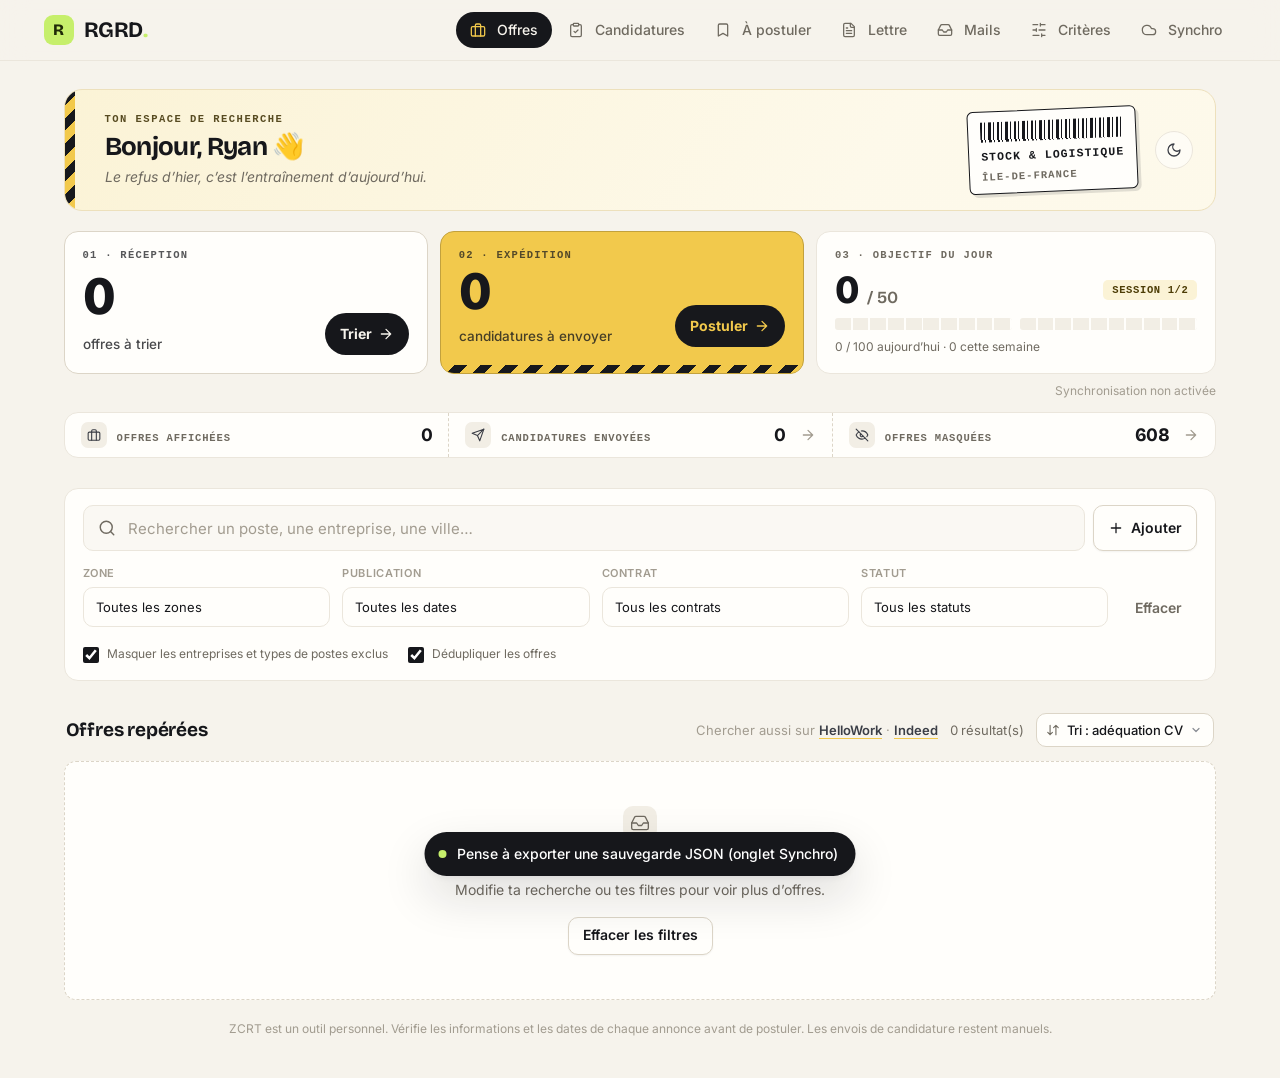
==== index.html @ 9b46cd70 "Refonte visuelle « esprit entrepôt » : bannière, poste de travail, candidatures, mobile - Bannière :" ====
<!doctype html>
<html lang="fr">
<head>
<meta charset="utf-8"><meta name="viewport" content="width=device-width,initial-scale=1">
<title>ZCRT — Recherche d'emploi</title>
<link rel="manifest" href="manifest.webmanifest">
<meta name="theme-color" content="#15161b">
<link rel="icon" type="image/png" href="icons/favicon-64.png">
<link rel="apple-touch-icon" href="icons/apple-touch-icon.png">
<meta name="apple-mobile-web-app-capable" content="yes">
<meta name="mobile-web-app-capable" content="yes">
<meta name="apple-mobile-web-app-status-bar-style" content="black">
<meta name="apple-mobile-web-app-title" content="ZCRT">
<link rel="preconnect" href="https://fonts.googleapis.com"><link rel="preconnect" href="https://fonts.gstatic.com" crossorigin>
<link href="https://fonts.googleapis.com/css2?family=Bricolage+Grotesque:opsz,wght@12..96,500;12..96,700;12..96,800&family=Inter:wght@400;500;600;700&display=swap" rel="stylesheet">
<link rel="stylesheet" href="theme.css">
<script src="profiles.js"></script>
<script>
// Mode nuit appliqué avant l'affichage (pas de flash blanc) : choix enregistré
// sur cet appareil, sinon réglage clair/sombre du système.
(function () {
  var theme = '';
  try { theme = localStorage.getItem('zcrt_theme') || ''; } catch (e) {}
  if (!theme) theme = window.matchMedia && matchMedia('(prefers-color-scheme: dark)').matches ? 'dark' : 'light';
  document.documentElement.setAttribute('data-theme', theme);
  // Écran tactile (iPhone, iPad…) : réglages d'affichage propres au doigt (theme.css, .touch).
  if (navigator.maxTouchPoints > 0 || (window.matchMedia && matchMedia('(pointer: coarse)').matches)) {
    document.documentElement.classList.add('touch');
  }
})();
</script></head><body>
<svg xmlns="http://www.w3.org/2000/svg" style="display:none" aria-hidden="true">
<symbol id="i-briefcase" viewBox="0 0 24 24"><rect width="20" height="14" x="2" y="7" rx="2"/><path d="M16 21V5a2 2 0 0 0-2-2h-4a2 2 0 0 0-2 2v16"/></symbol>
<symbol id="i-clipboard" viewBox="0 0 24 24"><rect width="8" height="4" x="8" y="2" rx="1"/><path d="M16 4h2a2 2 0 0 1 2 2v14a2 2 0 0 1-2 2H6a2 2 0 0 1-2-2V6a2 2 0 0 1 2-2h2"/><path d="m9 14 2 2 4-4"/></symbol>
<symbol id="i-sliders" viewBox="0 0 24 24"><path d="M21 4h-7M10 4H3M21 12h-9M8 12H3M21 20h-5M12 20H3M14 2v4M8 10v4M16 18v4"/></symbol>
<symbol id="i-cloud" viewBox="0 0 24 24"><path d="M17.5 19H9a7 7 0 1 1 6.71-9h1.79a4.5 4.5 0 1 1 0 9Z"/></symbol>
<symbol id="i-search" viewBox="0 0 24 24"><circle cx="11" cy="11" r="8"/><path d="m21 21-4.3-4.3"/></symbol>
<symbol id="i-filter" viewBox="0 0 24 24"><path d="M3 6h18M7 12h10M10 18h4"/></symbol>
<symbol id="i-pin" viewBox="0 0 24 24"><path d="M20 10c0 6-8 12-8 12s-8-6-8-12a8 8 0 0 1 16 0Z"/><circle cx="12" cy="10" r="3"/></symbol>
<symbol id="i-clock" viewBox="0 0 24 24"><circle cx="12" cy="12" r="10"/><path d="M12 6v6l4 2"/></symbol>
<symbol id="i-route" viewBox="0 0 24 24"><circle cx="6" cy="19" r="3"/><path d="M9 19h8.5a3.5 3.5 0 0 0 0-7h-11a3.5 3.5 0 0 1 0-7H15"/><circle cx="18" cy="5" r="3"/></symbol>
<symbol id="i-zap" viewBox="0 0 24 24"><path d="M13 2 3 14h9l-1 8 10-12h-9l1-8z"/></symbol>
<symbol id="i-send" viewBox="0 0 24 24"><path d="m22 2-7 20-4-9-9-4Z"/><path d="M22 2 11 13"/></symbol>
<symbol id="i-target" viewBox="0 0 24 24"><circle cx="12" cy="12" r="10"/><circle cx="12" cy="12" r="6"/><circle cx="12" cy="12" r="2"/></symbol>
<symbol id="i-eyeoff" viewBox="0 0 24 24"><path d="M9.88 9.88a3 3 0 1 0 4.24 4.24"/><path d="M10.73 5.08A10.43 10.43 0 0 1 12 5c7 0 10 7 10 7a13.16 13.16 0 0 1-1.67 2.68"/><path d="M6.61 6.61A13.53 13.53 0 0 0 2 12s3 7 10 7a9.74 9.74 0 0 0 5.39-1.61"/><path d="M2 2l20 20"/></symbol>
<symbol id="i-inbox" viewBox="0 0 24 24"><path d="M22 12h-6l-2 3h-4l-2-3H2"/><path d="M5.45 5.11 2 12v6a2 2 0 0 0 2 2h16a2 2 0 0 0 2-2v-6l-3.45-6.89A2 2 0 0 0 16.76 4H7.24a2 2 0 0 0-1.79 1.11z"/></symbol>
<symbol id="i-moon" viewBox="0 0 24 24"><path d="M12 3a6 6 0 0 0 9 9 9 9 0 1 1-9-9Z"/></symbol>
<symbol id="i-sun" viewBox="0 0 24 24"><circle cx="12" cy="12" r="4"/><path d="M12 2v2M12 20v2M4.93 4.93l1.41 1.41M17.66 17.66l1.41 1.41M2 12h2M20 12h2M6.34 17.66l-1.41 1.41M19.07 4.93l-1.41 1.41"/></symbol>
<symbol id="i-package" viewBox="0 0 24 24"><path d="m7.5 4.27 9 5.15"/><path d="M21 8a2 2 0 0 0-1-1.73l-7-4a2 2 0 0 0-2 0l-7 4A2 2 0 0 0 3 8v8a2 2 0 0 0 1 1.73l7 4a2 2 0 0 0 2 0l7-4A2 2 0 0 0 21 16Z"/><path d="m3.3 7 8.7 5 8.7-5M12 22V12"/></symbol>
<symbol id="i-cart" viewBox="0 0 24 24"><circle cx="8" cy="21" r="1"/><circle cx="19" cy="21" r="1"/><path d="M2.05 2.05h2l2.66 12.42a2 2 0 0 0 2 1.58h9.78a2 2 0 0 0 1.95-1.57l1.65-7.43H5.12"/></symbol>
<symbol id="i-cup" viewBox="0 0 24 24"><path d="M17 8h1a4 4 0 0 1 0 8h-1"/><path d="M3 8h14v9a4 4 0 0 1-4 4H7a4 4 0 0 1-4-4z"/><path d="M6 2v2M10 2v2M14 2v2"/></symbol>
<symbol id="i-tag" viewBox="0 0 24 24"><path d="M12.59 2.59A2 2 0 0 0 11.17 2H4a2 2 0 0 0-2 2v7.17a2 2 0 0 0 .59 1.42l8.7 8.7a2.43 2.43 0 0 0 3.42 0l6.58-6.58a2.43 2.43 0 0 0 0-3.42z"/><circle cx="7.5" cy="7.5" r="1.2"/></symbol>
<symbol id="i-x" viewBox="0 0 24 24"><path d="M18 6 6 18M6 6l12 12"/></symbol>
<symbol id="i-trash" viewBox="0 0 24 24"><path d="M3 6h18M8 6V4a2 2 0 0 1 2-2h4a2 2 0 0 1 2 2v2M19 6l-1 14a2 2 0 0 1-2 2H8a2 2 0 0 1-2-2L5 6M10 11v6M14 11v6"/></symbol>
<symbol id="i-arrow" viewBox="0 0 24 24"><path d="M5 12h14M12 5l7 7-7 7"/></symbol>
<symbol id="i-back" viewBox="0 0 24 24"><path d="m12 19-7-7 7-7M19 12H5"/></symbol>
<symbol id="i-plus" viewBox="0 0 24 24"><path d="M5 12h14M12 5v14"/></symbol>
<symbol id="i-columns" viewBox="0 0 24 24"><rect width="18" height="18" x="3" y="3" rx="2"/><path d="M9 3v18M15 3v18"/></symbol>
<symbol id="i-rows" viewBox="0 0 24 24"><rect width="18" height="18" x="3" y="3" rx="2"/><path d="M3 9h18M3 15h18"/></symbol>
<symbol id="i-external" viewBox="0 0 24 24"><path d="M15 3h6v6M10 14 21 3M18 13v6a2 2 0 0 1-2 2H5a2 2 0 0 1-2-2V8a2 2 0 0 1 2-2h6"/></symbol>
<symbol id="i-check" viewBox="0 0 24 24"><path d="M20 6 9 17l-5-5"/></symbol>
<symbol id="i-calendar" viewBox="0 0 24 24"><rect width="18" height="18" x="3" y="4" rx="2"/><path d="M16 2v4M8 2v4M3 10h18"/></symbol>
<symbol id="i-bell" viewBox="0 0 24 24"><path d="M6 8a6 6 0 0 1 12 0c0 7 3 9 3 9H3s3-2 3-9"/><path d="M10.3 21a1.94 1.94 0 0 0 3.4 0"/></symbol>
<symbol id="i-bookmark" viewBox="0 0 24 24"><path d="m19 21-7-4-7 4V5a2 2 0 0 1 2-2h10a2 2 0 0 1 2 2v16z"/></symbol>
<symbol id="i-dot" viewBox="0 0 24 24"><circle cx="12" cy="12" r="9"/><circle cx="12" cy="12" r="2.5"/></symbol>
<symbol id="i-xcircle" viewBox="0 0 24 24"><circle cx="12" cy="12" r="10"/><path d="m15 9-6 6M9 9l6 6"/></symbol>
<symbol id="i-download" viewBox="0 0 24 24"><path d="M21 15v4a2 2 0 0 1-2 2H5a2 2 0 0 1-2-2v-4M7 10l5 5 5-5M12 15V3"/></symbol>
<symbol id="i-upload" viewBox="0 0 24 24"><path d="M21 15v4a2 2 0 0 1-2 2H5a2 2 0 0 1-2-2v-4M17 8l-5-5-5 5M12 3v12"/></symbol>
<symbol id="i-refresh" viewBox="0 0 24 24"><path d="M21 12a9 9 0 0 0-9-9 9.75 9.75 0 0 0-6.74 2.74L3 8"/><path d="M3 3v5h5M3 12a9 9 0 0 0 9 9 9.75 9.75 0 0 0 6.74-2.74L21 16"/><path d="M16 16h5v5"/></symbol>
<symbol id="i-file" viewBox="0 0 24 24"><path d="M15 2H6a2 2 0 0 0-2 2v16a2 2 0 0 0 2 2h12a2 2 0 0 0 2-2V7Z"/><path d="M14 2v4a2 2 0 0 0 2 2h4M16 13H8M16 17H8M10 9H8"/></symbol>
<symbol id="i-user" viewBox="0 0 24 24"><path d="M19 21v-2a4 4 0 0 0-4-4H9a4 4 0 0 0-4 4v2"/><circle cx="12" cy="7" r="4"/></symbol>
<symbol id="i-sort" viewBox="0 0 24 24"><path d="m3 16 4 4 4-4M7 20V4M21 8l-4-4-4 4M17 4v16"/></symbol>
</svg>
<div class="app">
<aside class="side">
  <div class="brand" data-brand></div>
  <nav class="nav" aria-label="Navigation principale">
    <button class="active" data-tab="dashboard"><svg class="ic" aria-hidden="true"><use href="#i-briefcase"/></svg><span>Offres</span></button>
    <button data-tab="applications"><svg class="ic" aria-hidden="true"><use href="#i-clipboard"/></svg><span class="hide-sm">Candidatures</span><span class="show-sm">Suivi</span><b class="nav-count" data-nav-count="applications" hidden></b></button>
    <button data-tab="queue"><svg class="ic" aria-hidden="true"><use href="#i-bookmark"/></svg><span>À postuler</span><b class="nav-count" data-nav-count="queue" hidden></b></button>
    <button data-tab="lettre"><svg class="ic" aria-hidden="true"><use href="#i-file"/></svg><span>Lettre</span></button>
    <button data-tab="mails"><svg class="ic" aria-hidden="true"><use href="#i-inbox"/></svg><span>Mails</span><b class="nav-count" data-nav-count="mails" hidden></b></button>
    <button data-tab="profile"><svg class="ic" aria-hidden="true"><use href="#i-sliders"/></svg><span>Critères</span></button>
    <button data-tab="export"><svg class="ic" aria-hidden="true"><use href="#i-cloud"/></svg><span>Synchro</span></button>
  </nav>
  <div class="side-note">Version 1.2 · Collecte automatique toutes les 6 h</div>
</aside>
<main class="main">
<header class="top">
  <div class="top-brand" data-brand></div>
  <div class="top-text"><div class="eyebrow">Ton espace de recherche</div><h1 id="pageTitle">Bonjour, prêt à avancer ?</h1><div class="motto" id="motto">Les bonnes offres, au même endroit.</div></div>
  <div class="hero-art" aria-hidden="true"><span class="hl-bars"></span><b id="heroTag"></b><span>Île-de-France</span></div>
  <div class="top-actions"><button class="ghost icon-btn theme-toggle" id="themeToggle" type="button" aria-label="Basculer le mode nuit" title="Mode nuit / jour">🌙</button></div>
</header>

<section id="dashboard" class="section active">
  <div class="pilot-bar">
    <button id="triageBtn" class="action-btn tile"><span class="tile-tag">01 · Réception</span><span class="count" id="triageCount">0</span><span class="tile-name">offres à trier</span><span class="tile-go">Trier <svg class="ic" aria-hidden="true"><use href="#i-arrow"/></svg></span></button>
    <button id="queueBtn" class="ok action-btn tile"><span class="tile-tag">02 · Expédition</span><span class="count" id="queueCount">0</span><span class="tile-name">candidatures à envoyer</span><span class="tile-go">Postuler <svg class="ic" aria-hidden="true"><use href="#i-arrow"/></svg></span></button>
    <div class="goal" id="goalBox"><div class="goal-top"><span class="goal-label">03 · Objectif du jour</span><span class="goal-check"><svg class="ic" aria-hidden="true"><use href="#i-check"/></svg></span></div><div class="goal-main"><b id="goalToday">0</b><span class="goal-of">/ <span id="goalTarget">50</span></span><span class="goal-session" id="goalSession">Session 1/2</span></div><div class="goal-bars"><div class="goal-bar" title="Session 1"><i id="goalFill"></i></div><div class="goal-bar" title="Session 2"><i id="goalFill2"></i></div></div><div class="goal-text"><span id="goalDay">0 / 100</span> aujourd’hui · <span id="goalWeek">0</span> cette semaine</div></div>
    <span class="sync-state" id="syncState"></span>
  </div>

  <div class="stats">
    <div class="stat"><span class="stat-ic"><svg class="ic" aria-hidden="true"><use href="#i-briefcase"/></svg></span><div><label><span class="hide-sm">Offres </span>affichées</label><strong id="statOffers">0</strong></div></div>
    <div class="stat"><span class="stat-ic"><svg class="ic" aria-hidden="true"><use href="#i-dot"/></svg></span><div><label>À examiner</label><strong id="statNew">0</strong></div></div>
    <div class="stat clickable" id="statSentCard" role="button" tabindex="0" title="Voir mes candidatures"><span class="stat-ic"><svg class="ic" aria-hidden="true"><use href="#i-send"/></svg></span><div><label><span class="hide-sm">Candidatures </span>envoyées</label><strong id="statSent">0</strong></div><svg class="ic stat-go" aria-hidden="true"><use href="#i-arrow"/></svg></div>
    <div class="stat clickable" id="statExcludedCard" role="button" tabindex="0" title="Voir les offres masquées"><span class="stat-ic"><svg class="ic" aria-hidden="true"><use href="#i-eyeoff"/></svg></span><div><label><span class="hide-sm">Offres </span>masquées</label><strong id="statExcluded">0</strong></div><svg class="ic stat-go" aria-hidden="true"><use href="#i-arrow"/></svg></div>
  </div>

  <div class="category-tabs" id="categoryTabs" role="tablist" aria-label="Métiers"></div>

  <div class="panel search-panel" id="searchPanel">
    <div class="search-row">
      <label class="search-box"><svg class="ic" aria-hidden="true"><use href="#i-search"/></svg><input id="q" type="search" placeholder="Rechercher un poste, une entreprise, une ville…" aria-label="Rechercher dans les offres"></label>
      <button class="secondary filters-toggle" id="filtersToggle" type="button" aria-expanded="false" aria-controls="filtersBox"><svg class="ic" aria-hidden="true"><use href="#i-filter"/></svg><span>Filtres</span><b class="ft-count" id="filtersCount" hidden></b></button>
      <button class="secondary" id="addOfferBtn" type="button" title="Ajouter une offre à la main"><svg class="ic" aria-hidden="true"><use href="#i-plus"/></svg><span class="hide-sm">Ajouter</span></button>
    </div>
    <div class="filters" id="filtersBox">
      <div class="field"><label for="zone">Zone</label><select id="zone"><option value="all">Toutes les zones</option><option value="75">Paris (75)</option><option value="paris10">Paris 10e et autour</option><option value="93">Seine-Saint-Denis (93)</option><option value="92">Hauts-de-Seine (92)</option><option value="94">Val-de-Marne (94)</option><option value="gc">Grande couronne (77·78·91·95)</option><option value="IDF">Toute l'Île-de-France</option></select></div>
      <div class="field"><label for="freshness">Publication</label><select id="freshness"><option value="all">Toutes les dates</option><option value="1">24 dernières heures</option><option value="7">7 derniers jours</option><option value="30">30 derniers jours</option></select></div>
      <div class="field"><label for="contract">Contrat</label><select id="contract"><option value="all">Tous les contrats</option><option>CDI</option><option>CDD</option><option>Intérim</option><option>À vérifier</option></select></div>
      <div class="field"><label for="status">Statut</label><select id="status"><option value="all">Tous les statuts</option><option value="À examiner">À examiner</option><option value="À postuler">À postuler</option><option value="Candidature envoyée">Candidature envoyée</option><option value="Entretien">Entretien</option><option value="Refus">Refus</option><option value="À relancer">À relancer</option><option value="Ignorée">Ignorée</option></select></div>
      <button id="resetFilters" class="ghost" type="button">Effacer</button>
      <div class="checks"><label><input type="checkbox" id="hideExcluded" checked> Masquer les entreprises et types de postes exclus</label><label><input type="checkbox" id="hideDuplicates" checked> Dédupliquer les offres</label></div>
    </div>
    <div class="active-filters" id="activeFilters" hidden></div>
  </div>

  <div class="results">
    <div class="results-head">
      <h2><span id="listTitle">Offres repérées</span> <button class="ghost small-btn" id="exitHidden" hidden>← Revenir aux offres</button></h2>
      <div class="results-tools"><span class="more-search">Chercher aussi sur <a href="#" onclick="return searchElsewhere('hellowork')">HelloWork</a> · <a href="#" onclick="return searchElsewhere('indeed')">Indeed</a></span><span class="result-count" id="resultCount">0 résultat</span><label class="sort"><svg class="ic" aria-hidden="true"><use href="#i-sort"/></svg><select id="sortMode" aria-label="Tri"><option value="score">Tri : adéquation CV</option><option value="date">Tri : date</option><option value="trajet">Tri : trajet</option></select></label></div>
    </div>
    <div class="jobs" id="jobs" aria-live="polite"></div>
  </div>
</section>

<section id="applications" class="section">
  <div class="apps-toolbar">
    <div class="segmented" id="appsFilters" role="group" aria-label="Filtrer par statut"></div>
    <div class="apps-actions">
      <div class="view-switch" role="group" aria-label="Affichage"><button class="ghost" data-apps-view="table" title="Tableau"><svg class="ic" aria-hidden="true"><use href="#i-rows"/></svg><span>Liste</span></button><button class="ghost" data-apps-view="kanban" title="Kanban"><svg class="ic" aria-hidden="true"><use href="#i-columns"/></svg><span>Kanban</span></button></div>
      <button class="secondary" id="exportCsv"><svg class="ic" aria-hidden="true"><use href="#i-download"/></svg><span class="hide-sm">Exporter CSV</span></button>
    </div>
  </div>
  <div class="table-wrap" id="appsTable"><table><thead><tr><th>Poste</th><th>Statut</th><th>Candidature</th><th><span class="sr-only">Actions</span></th></tr></thead><tbody id="applicationRows"></tbody></table></div>
  <div class="kanban" id="appsKanban" hidden></div>
</section>

<section id="queue" class="section">
  <div class="segmented queue-filters" id="queueFilters" role="group" aria-label="Filtrer par métier" hidden></div>
  <div class="apps-toolbar">
    <p class="muted" id="queueSummary"></p>
    <div class="apps-actions"><label class="sort"><svg class="ic" aria-hidden="true"><use href="#i-sort"/></svg><select id="queueSort" aria-label="Tri des offres à postuler"><option value="score">Tri : adéquation CV</option><option value="date">Tri : date</option></select></label><button class="ok" id="queueStart"><svg class="ic" aria-hidden="true"><use href="#i-send"/></svg><span>Lancer la file</span></button></div>
  </div>
  <div class="table-wrap"><table><thead><tr><th>Poste</th><th>Publiée</th><th>Statut</th><th><span class="sr-only">Actions</span></th></tr></thead><tbody id="queueRows"></tbody></table></div>
</section>

<section id="lettre" class="section">
<div class="lm-grid">
  <div class="panel lm-input">
    <div class="panel-head"><div><h2>Générateur de lettre</h2><p class="panel-sub">Colle le texte de l’annonce et coche le CV que tu envoies : la lettre se compose toute seule, selon ce que demande l’annonce.</p></div></div>
    <div class="field"><label for="lmText">Texte de l’annonce</label><textarea id="lmText" rows="10" placeholder="Copie ici l’annonce : titre, entreprise, missions, profil recherché…"></textarea></div>
    <div class="field"><label>CV joint</label><div class="lm-cvs" id="lmCvs" role="radiogroup" aria-label="CV joint"></div><p class="lm-file">Fichier : <b id="lmCvFile">—</b></p></div>
    <div class="lm-fields">
      <div class="field"><label for="lmTitle">Poste</label><input id="lmTitle" placeholder="Deviné dans l’annonce"></div>
      <div class="field"><label for="lmCompany">Entreprise</label><input id="lmCompany" placeholder="Facultatif"></div>
      <div class="field"><label for="lmContract">Contrat</label><select id="lmContract"><option>À vérifier</option><option>CDI</option><option>CDD</option><option>Intérim</option></select></div>
    </div>
    <button class="ghost" id="lmClear" type="button"><svg class="ic" aria-hidden="true"><use href="#i-x"/></svg>Vider</button>
  </div>
  <div class="panel lm-result empty" id="lmResult">
    <div class="panel-head"><div><h2>Ta lettre</h2><p class="panel-sub">Modifiable avant de la copier.</p></div></div>
    <textarea id="lmOut" rows="22" aria-label="Lettre de motivation" placeholder="La lettre apparaît ici dès que tu colles une annonce."></textarea>
    <div class="lm-actions">
      <button id="lmCopy" type="button"><svg class="ic" aria-hidden="true"><use href="#i-check"/></svg>Copier la lettre</button>
      <button class="secondary" id="lmAgain" type="button"><svg class="ic" aria-hidden="true"><use href="#i-refresh"/></svg>Autre version</button>
      <button class="secondary" id="lmPrint" type="button"><svg class="ic" aria-hidden="true"><use href="#i-download"/></svg>Imprimer / PDF</button>
    </div>
  </div>
</div>
</section>
<section id="mails" class="section">
  <div class="apps-toolbar">
    <div class="segmented" id="mailFilters" role="group" aria-label="Filtrer par type"></div>
    <p class="muted small" id="mailSummary"></p>
  </div>
  <div class="table-wrap"><table><thead><tr><th>Mail</th><th>Type</th><th>Reçu</th><th><span class="sr-only">Actions</span></th></tr></thead><tbody id="mailRows"></tbody></table></div>
</section>

<section id="profile" class="section">
<div class="panel"><div class="panel-head"><div><h2>Critères de recherche</h2><p class="panel-sub">Métiers suivis, entreprises écartées et zones prioritaires.</p></div><span class="pill green"><svg class="ic" aria-hidden="true"><use href="#i-check"/></svg>Enregistrés sur cet appareil</span></div><div class="two"><div class="field"><label for="keywords">Métiers et mots-clés (séparés par des virgules)</label><textarea id="keywords" rows="4">gestionnaire de stock, stockiste, magasinier, assistant logistique, préparateur de commandes, approvisionnement
Employé libre-service, mise en rayon, rayoniste, employé de rayon, réassortisseur, vendeur grande surface
Vendeur boutique, vendeur prêt-à-porter, conseiller de vente Paris</textarea></div><div class="field"><label for="excluded">Entreprises à exclure (séparées par des virgules)</label><textarea id="excluded" rows="4" placeholder="Entreprise déjà contactée, entreprise déjà traitée…"></textarea><p class="hint">Les exclusions sont appliquées aux offres affichées.</p></div><div class="field" hidden><label for="priority">Zone prioritaire</label><select id="priority"><option>Paris 10e et alentours → Paris → Bondy/93 → Île-de-France</option><option>Paris → Bondy/93 → Île-de-France</option><option>Bondy/93 → Paris → Île-de-France</option></select></div><div class="field"><label>Fréquence de collecte</label><input value="Toutes les 6 heures" disabled><p class="hint">La collecte automatique sur GitHub tourne déjà à ce rythme.</p></div></div><div class="panel-foot"><button id="saveProfile">Enregistrer les critères</button></div></div>
<div class="panel"><div class="panel-head"><div><h2>Types de postes à masquer</h2><p class="panel-sub">Entre parenthèses : nombre d’offres concernées aujourd’hui. Les offres que tu suis restent toujours visibles.</p></div></div><div class="job-types" id="jobTypes"></div><div class="field" style="margin-top:16px"><label for="excludedWords">Autres mots à exclure du titre (séparés par des virgules)</label><input id="excludedWords" placeholder="Ex. nettoyage, inventaire de nuit, alternance"></div><div class="panel-foot"><button id="saveJobTypes">Enregistrer les types masqués</button></div></div>
<div class="panel"><div class="panel-head"><div><h2>Mes infos</h2><p class="panel-sub">Copiables en un clic dans la fenêtre Préparer.</p></div></div><div class="info-grid"><div class="field"><label for="info_prenom">Prénom</label><input id="info_prenom" autocomplete="given-name"></div><div class="field"><label for="info_nom">Nom</label><input id="info_nom" autocomplete="family-name"></div><div class="field"><label for="info_telephone">Téléphone</label><input id="info_telephone" type="tel" autocomplete="tel"></div><div class="field"><label for="info_email">E-mail</label><input id="info_email" type="email" autocomplete="email"></div><div class="field"><label for="info_adresse">Adresse / ville</label><input id="info_adresse" autocomplete="address-level2"></div><div class="field"><label for="info_disponibilite">Disponibilité</label><input id="info_disponibilite" placeholder="immédiatement"></div><div class="field"><label for="info_permis">Permis / CACES</label><input id="info_permis" placeholder="Permis B, CACES 1-3-5…"></div><div class="field"><label for="info_accroche">Phrase d’accroche (facultative)</label><input id="info_accroche" placeholder="Ajoutée dans la lettre si remplie"></div><div class="field"><label for="goalInput">Objectif par session (2 sessions par jour)</label><input id="goalInput" type="number" min="1" max="200" value="50"></div></div></div>
<div class="panel"><div class="panel-head"><div><h2>Modèles de lettre de motivation</h2><p class="panel-sub">Variables : <code>{poste}</code> <code>{entreprise}</code> <code>{ville}</code> <code>{prenom}</code> <code>{nom}</code> <code>{telephone}</code> <code>{email}</code> <code>{adresse}</code> <code>{disponibilite}</code> <code>{permis}</code> <code>{accroche}</code></p></div></div><div class="tpl-grid" id="tplGrid"></div><div class="panel-foot"><button id="saveTemplates">Enregistrer les modèles et mes infos</button></div></div></section>

<section id="export" class="section">
<div class="panel"><div class="panel-head"><div><h2>Synchronisation téléphone / PC</h2><p class="panel-sub">Statuts, notes, candidatures, critères, modèles et infos sont enregistrés dans un gist GitHub <b>secret</b> de ton compte, puis récupérés sur chaque appareil. Un gist secret n’est pas listé publiquement mais reste lisible par quiconque obtient son lien.</p></div><span class="sync-state sync-pill" id="syncState2"></span></div><ol class="steps"><li>Crée un jeton classique sur GitHub : <a href="https://github.com/settings/tokens/new?scopes=gist&description=ZCRT%20synchro" target="_blank" rel="noopener">Settings → Developer settings → Tokens (classic) ↗</a></li><li>Coche uniquement la case <b>gist</b>.</li><li>Colle-le ici sur chacun de tes appareils. Il reste enregistré dans ce navigateur uniquement.</li></ol><div class="field" style="max-width:520px"><label for="syncTokenInput">Jeton GitHub</label><input id="syncTokenInput" type="password" autocomplete="off" placeholder="ghp_…"></div><div class="panel-foot"><button id="syncEnable">Activer sur cet appareil</button> <button class="secondary" id="syncNowBtn"><svg class="ic" aria-hidden="true"><use href="#i-refresh"/></svg>Synchroniser maintenant</button> <button class="ghost" id="syncDisable">Désactiver sur cet appareil</button></div></div>
<div class="panel"><div class="panel-head"><div><h2>Sauvegarde</h2><p class="panel-sub">Télécharge une copie de tes statuts, notes et candidatures, ou restaure une sauvegarde.</p></div></div><div class="panel-foot"><button id="downloadData" class="secondary"><svg class="ic" aria-hidden="true"><use href="#i-download"/></svg>Télécharger une sauvegarde JSON</button> <button id="importData" class="secondary"><svg class="ic" aria-hidden="true"><use href="#i-upload"/></svg>Importer une sauvegarde JSON</button><input type="file" id="importFile" accept="application/json" hidden></div></div>
<div class="panel"><div class="panel-head"><div><h2>Collecte & sources</h2><p class="panel-sub">La collecte tourne sur GitHub, même lorsque ce navigateur est fermé.</p></div><span class="pill blue">GitHub Actions</span></div><div class="info-cards"><div class="info-card"><h3><svg class="ic" aria-hidden="true"><use href="#i-clock"/></svg>Cadence</h3><p>Toutes les 6 heures (00 h 07, 06 h 07, 12 h 07 et 18 h 07 UTC, soit 1 à 2 h de plus à Paris).</p></div><div class="info-card"><h3><svg class="ic" aria-hidden="true"><use href="#i-inbox"/></svg>Sources</h3><ul><li>Jooble et Adzuna (API)</li><li>France Travail, dès que ses identifiants sont configurés</li><li>Pages carrière d’employeurs (SmartRecruiters…)</li></ul></div><div class="info-card"><h3><svg class="ic" aria-hidden="true"><use href="#i-check"/></svg>Fonctions</h3><ul><li>Doublons détectés par lien, poste, entreprise et ville</li><li>Suivi des candidatures et export CSV</li><li>Lettre préparée, envoi toujours manuel</li></ul><p><a href="https://www.data.gouv.fr/dataservices/api-offres-demploi" target="_blank" rel="noopener">Documentation de l’API France Travail ↗</a></p></div></div></div></section>
<div class="footer">ZCRT est un outil personnel. Vérifie les informations et les dates de chaque annonce avant de postuler. Les envois de candidature restent manuels.</div></main></div>
<div class="modal" id="modal"><div class="modal-card" role="dialog" aria-modal="true" aria-labelledby="modalTitle"><div class="panel-head"><h2 id="modalTitle">Ajouter une offre</h2><button class="ghost icon-btn" id="closeModal" aria-label="Fermer"><svg class="ic" aria-hidden="true"><use href="#i-x"/></svg></button></div><form id="offerForm"><input type="hidden" id="editId"><div class="two"><div class="field"><label for="fTitle">Intitulé du poste *</label><input id="fTitle" required></div><div class="field"><label for="fCompany">Entreprise *</label><input id="fCompany" required></div><div class="field"><label for="fLocation">Lieu</label><input id="fLocation" placeholder="Paris, Bondy, Saint-Denis…"></div><div class="field"><label for="fContract">Contrat</label><select id="fContract"><option>CDI</option><option>CDD</option><option>Intérim</option></select></div><div class="field"><label for="fDate">Date de publication</label><input id="fDate" type="date"></div><div class="field"><label for="fUrl">Lien direct</label><input id="fUrl" type="url" placeholder="https://…"></div></div><div class="field" style="margin-top:12px"><label for="fNotes">Notes / exigences</label><textarea id="fNotes" rows="3"></textarea></div><div class="panel-foot"><button type="submit">Enregistrer l’offre</button></div></form></div></div><div class="toast" id="toast" role="status"></div>
<script src="letters.js"></script>
<script src="compose.js"></script>
<script src="pilot.js"></script>
<script src="logos.js"></script>
<script src="ui.js"></script>
<script src="motion.js"></script>
<script src="fun.js"></script>
<script src="lettre.js"></script>
<script>
const KEY=nsKey('emploipilot_v1_data'), PROFILE=nsKey('emploipilot_v1_profile');document.querySelectorAll('[data-brand]').forEach(el=>el.innerHTML=brandHtml());document.getElementById('categoryTabs').innerHTML=categoryTabsHtml();document.getElementById('categoryTabs').hidden=ACTIVE_PROFILE.cats.length<2;document.getElementById('heroTag').textContent=ACTIVE_PROFILE.cats.map(c=>CAT_INFO[c].label).join(' · ');document.getElementById('tplGrid').innerHTML=templateFieldsHtml();if(!ACTIVE_PROFILE.mails)document.querySelectorAll('[data-tab="mails"]').forEach(b=>b.hidden=true);document.getElementById('pageTitle').textContent='Bonjour, '+fem('prêt','prête')+' à avancer ?';let offers=[];let profile={keywords:'gestionnaire de stock, stockiste, magasinier, assistant logistique, préparateur de commandes, approvisionnement\nEmployé libre-service, mise en rayon, rayoniste, employé de rayon, réassortisseur, vendeur grande surface\nVendeur boutique, vendeur prêt-à-porter, conseiller de vente Paris',excluded:[],priority:'Paris 10e et alentours → Paris → Bondy/93 → Île-de-France'};if(ACTIVE_PROFILE.keywords)profile.keywords=ACTIVE_PROFILE.keywords;if(ACTIVE_PROFILE.priority)profile.priority=ACTIVE_PROFILE.priority;let activeCategory=ACTIVE_PROFILE.cats[0],hiddenView=false;
const demo=[{id:'demo1',title:'Gestionnaire de stock (exemple)',company:'Entreprise de démonstration A',location:'Paris 10e',contract:'CDI',category:'stock',date:'',url:'',notes:'Exemple fictif : suivi des entrées/sorties, inventaires et outils de gestion.',status:'À examiner',created:'2026-10-10',demo:true},{id:'demo2',title:'Employé de mise en rayon (exemple)',company:'Entreprise de démonstration B',location:'Bondy / 93',contract:'CDD',category:'rayon',date:'',url:'',notes:'Exemple fictif : remplissage des rayons, réassort et rotation des produits.',status:'À examiner',created:'2026-10-10',demo:true},{id:'demo3',title:'Vendeur boutique (exemple)',company:'Entreprise de démonstration C',location:'Paris 10e',contract:'CDI',category:'vente',date:'',url:'',notes:'Exemple fictif : accueil, conseil client et vente en magasin.',status:'À examiner',created:'2026-10-10',demo:true},{id:'demo4',title:'Préparateur de commandes — mission (exemple)',company:'Agence de démonstration D',location:'Pantin',contract:'Intérim',category:'interim',date:'',url:'',notes:'Exemple fictif : mission d’intérim en préparation de commandes. Aucune annonce réelle.',status:'À examiner',created:'2026-10-10',demo:true}];
function load(){try{offers=JSON.parse(localStorage.getItem(KEY)||'null')||(location.protocol==='file:'?demo:[]);if(location.protocol==='file:'&&!offers.some(o=>o.id==='demo4'))offers.push(demo.find(o=>o.id==='demo4'));purgeOffers();profile={...profile,...JSON.parse(localStorage.getItem(PROFILE)||'{}')};}catch(e){offers=demo;}document.getElementById('keywords').value=profile.keywords;document.getElementById('excluded').value=(profile.excluded||[]).join(', ');document.getElementById('priority').value=profile.priority;render();}
function save(){storeOffers();render();syncSchedule();}function norm(s){return (s||'').toLowerCase().normalize('NFD').replace(/[\u0300-\u036f]/g,'').replace(/[^a-z0-9]/g,'');}function dedupe(list){let seen=new Set();return list.filter(o=>{let k=urlKey(o.url)||contentKey(o);if(seen.has(k))return false;seen.add(k);return true;});}function isExcluded(o){return isHiddenType(o)||isTooFar(o)||(profile.excluded||[]).some(x=>x.trim()&&norm(o.company).includes(norm(x)));}function toast(t){let e=document.getElementById('toast');e.textContent=t;e.style.display='block';setTimeout(()=>e.style.display='none',2400)}function esc(s){return String(s||'').replace(/[&<>"']/g,c=>({'&':'&amp;','<':'&lt;','>':'&gt;','"':'&quot;',"'":'&#39;'}[c]));}
function urlKey(u){return String(u||'').split('#')[0].replace(/\/+$/,'').trim();}
// Même clé que collect.py : titre sans « H/F », entreprise et ville seule.
function placeKey(l){return norm(String(l||'').split(/[,(]/)[0].replace(/\b\d{5}\b/g,' '));}
function contentKey(o){return norm(String(o.title||'').replace(/\(?\b[hfx]\s*\/\s*[hfx](\s*\/\s*[hfx])?\b\)?/gi,' '))+'_'+norm(o.company)+'_'+placeKey(o.location);}
function offerDate(o){/* Sans vraie date (Jooble) : la plus ancienne entre la mise à jour et le jour où ZCRT l'a vue pour la première fois, pour qu'une annonce republiée ne paraisse pas neuve. */return o.date||[o.updated,o.created].filter(Boolean).map(x=>String(x).slice(0,10)).sort()[0]||'';}
function isTracked(o){return (o.status&&o.status!=='À examiner'&&o.status!=='Ignorée')||!!o.appliedDate||!!o.notesEdited;}
function parseDate(s){if(!s)return null;let d=Date.parse(String(s).replace(/(\.\d{3})\d+/,'$1'));return isNaN(d)?null:new Date(d);}
function fmtDate(s){let d=parseDate(s);if(!d)return 'Date à vérifier';let days=Math.floor((Date.now()-d.getTime())/86400000);let rel=days<=0?"aujourd'hui":days===1?'hier':days<31?'il y a '+days+' jours':days<60?'il y a 1 mois':'il y a '+Math.round(days/30)+' mois';return d.toLocaleDateString('fr-FR')+' ('+rel+')';}
// Le département des offres collectées est calculé par collect.py ; ce calcul
// ne sert qu'aux offres ajoutées à la main. Un lieu n'est reconnu que s'il forme
// des mots entiers, et le plus long l'emporte (Clichy-sous-Bois ≠ Clichy).
const DEPT_PLACES={75:['paris'],77:['seine-et-marne','meaux','melun','torcy','chelles','chessy','bussy','marne-la-vallee','lagny','coulommiers','provins','fontainebleau','dammarie','serris','villeparisis','montereau-fault-yonne','pontault-combault','lieusaint'],78:['yvelines','versailles','saint-quentin-en-yvelines','mantes','poissy','sartrouville','plaisir','rambouillet','trappes','guyancourt','chatou','houilles','conflans','le-chesnay','saint-germain-en-laye','velizy-villacoublay','montigny-le-bretonneux'],91:['essonne','evry','massy','palaiseau','longjumeau','draveil','ris-orangis','savigny-sur-orge','athis-mons','juvisy','bretigny','orsay','bondoufle','lisses','les-ulis','corbeil-essonnes','etampes'],92:['hauts-de-seine','nanterre','courbevoie','boulogne-billancourt','puteaux','asnieres','colombes','levallois','neuilly-sur-seine','clichy','montrouge','antony','gennevilliers','issy-les-moulineaux','clamart','suresnes','rueil','bagneux','malakoff','chatenay-malabry','la-defense','meudon','chatillon'],93:['seine-saint-denis','bondy','saint-denis','montreuil','pantin','aubervilliers','bobigny','noisy-le-sec','romainville','rosny-sous-bois','aulnay','drancy','bagnolet','pierrefitte','saint-ouen','villemomble','gagny','blanc-mesnil','livry-gargan','neuilly-sur-marne','neuilly-plaisance','clichy-sous-bois','coubron','vaujours','sevran','noisy-le-grand','montfermeil','stains','la-courneuve','les-lilas','epinay-sur-seine'],94:['val-de-marne','creteil','vincennes','ivry','vitry','villejuif','joinville','nogent-sur-marne','le-perreux','champigny','maisons-alfort','saint-maur','kremlin-bicetre','fontenay-sous-bois','bonneuil','saint-mande','chennevieres','choisy-le-roi','thiais','chevilly','rungis','orly','charenton'],95:['val-d-oise','argenteuil','cergy','pontoise','sarcelles','garges','enghien','montmorency','eaubonne','franconville','ermont','goussainville','villiers-le-bel','herblay','taverny','cormeilles-en-parisis','saint-ouen-l-aumone','roissy-en-france','gonesse']};
function slugify(s){return String(s||'').toLowerCase().normalize('NFD').replace(/[̀-ͯ]/g,'').replace(/[^a-z0-9]+/g,'-');}
function deptOf(o){if(o.dept)return String(o.dept);if(o.source)return '';const l=(o.location||'')+' '+(o.title||'');const t='-'+slugify(l)+'-';let best='',len=0;for(const d in DEPT_PLACES)for(const p of DEPT_PLACES[d])if(p.length>len&&t.includes('-'+p+'-')){best=d;len=p.length;}if(best)return best;const m=l.match(/(?:^|\D)(75|77|78|9[1-5])\d{3}(?!\d)/)||l.match(/\b(75|77|78|9[1-5])\b/);if(m)return m[1];if(/-(ile-de-france|idf)-/.test(t))return 'IDF';return '';}
function backupReminder(){let t=Number(localStorage.getItem(nsKey('emploipilot_last_backup'))||0);if(t&&Date.now()-t<30*86400000)return;toast('Pense à exporter une sauvegarde JSON (onglet Synchro)');}
// Onglet d'une offre : la catégorie calculée par collect.py à partir du titre
// (même ordre : stock, rayon, puis vente). Les missions d'intérim vont dans
// l'onglet de leur métier. Le repli sur le titre ne sert qu'aux offres ajoutées à la main.
function categoryOf(o){
 if(o.category in CAT_INFO)return o.category;
 const t=o.title||'';
 if(/stock|logisti|magasinier|pr[eé]parat(eur|rice|ion) de commandes|approvision|cariste|r[eé]ceptionnaire|entrep[oô]t|manutention|agent de quai/i.test(t))return 'stock';
 if(/mise en rayon|employ[eé].{0,12}rayon|employ[eé]e? commercia|rayonn?iste|libre.?service|r[eé]assort|r[eé]serviste|grande distribution/i.test(t))return 'rayon';
 if(/vendeu(r|se)|conseill[\w.·()]*(\s+\w+)?\s+(de |en |des )?ventes?|conseill[\w.·()]*\s+(de )?mode|caissi|h[oô]te(sse)?\s*de\s*caisse|[eé]quipier\w*\s+(de\s+)?vente/i.test(t))return 'vente';
 if(/serveu(r|se)|runner|commis de salle|chef(fe)? de rang|barista|barman|barmaid|h[oô]te(sse)?\s+d['’]accueil.{0,25}(restau|brasserie|caf[eé])/i.test(t))return 'restauration';
 return ACTIVE_PROFILE.cats[0];
}function render(){const q=norm(document.getElementById('q')?.value||''),zone=document.getElementById('zone')?.value||'all',contract=document.getElementById('contract')?.value||'all',status=document.getElementById('status')?.value||'all',fresh=document.getElementById('freshness')?.value||'all';let list=hiddenView?offers.filter(o=>isExcluded(o)&&CATS.includes(categoryOf(o))):offers.slice().filter(o=>categoryOf(o)===activeCategory);document.getElementById('listTitle').textContent=hiddenView?'Offres masquées (toutes catégories)':'Offres repérées';document.getElementById('exitHidden').hidden=!hiddenView;if(document.getElementById('hideDuplicates')?.checked)list=dedupe(list);if(!hiddenView&&document.getElementById('hideExcluded')?.checked)list=list.filter(o=>!isExcluded(o));if(q)list=list.filter(o=>norm([o.title,o.company,o.location,o.notes].join(' ')).includes(q));if(zone!=='all')list=list.filter(o=>{let d=deptOf(o);if(zone==='paris10')return d==='75'||/paris( ?(9e|10e|11e|19e|2e)(me)?|pantin|saint-denis|aubervilliers)/i.test(o.location||'');if(zone==='gc')return ['77','78','91','95'].includes(d);if(zone==='IDF')return !!d;return d===zone;});if(fresh!=='all')list=list.filter(o=>{let d=parseDate(offerDate(o));let days=d?(Date.now()-d.getTime())/86400000:Infinity;return days<=Number(fresh);});if(contract!=='all')list=list.filter(o=>o.contract===contract);if(status!=='all')list=list.filter(o=>(o.status||'À examiner')===status);else list=list.filter(o=>!HORS_REPEREES.includes(o.status));if(document.getElementById('sortMode')?.value==='trajet')list.sort((a,b)=>travelCost(a)-travelCost(b));else if(document.getElementById('sortMode')?.value==='date')list.sort((a,b)=>(parseDate(offerDate(b))?.getTime()||0)-(parseDate(offerDate(a))?.getTime()||0));else list.sort((a,b)=>score(b)-score(a));document.getElementById('statOffers').textContent=CATS.reduce((n,c)=>n+repereesOf(c).length,0);document.getElementById('statNew').textContent=pilotList('triage').length;document.getElementById('statSent').textContent=offers.filter(o=>o.status!=='Ignorée'&&(o.appliedDate||['Candidature envoyée','À relancer','Entretien','Refus'].includes(o.status))).length;document.getElementById('statExcluded').textContent=offers.filter(o=>isExcluded(o)&&CATS.includes(categoryOf(o))).length;document.getElementById('resultCount').textContent=list.length+' résultat(s)';document.getElementById('jobs').innerHTML=list.length?list.map(o=>{const st=o.status||'À examiner',nw=uiIsNew(o);return `<article class="job${nw?' is-new':''}" data-cat="${categoryOf(o)}" data-status="${esc(st)}">${uiLogo(o.company)}<div class="job-main"><div class="job-head"><h3>${esc(o.title)}</h3>${nw?'<span class="badge-new">Nouveau</span>':''}${o.demo?'<span class="pill">Exemple fictif</span>':''}</div><div class="job-company">${esc(o.company)}</div><div class="job-meta"><span>${ic('pin')}${esc(o.location||'Lieu non précisé')}</span>${travelLabel(o)?`<span class="travel">${ic('route')}${esc(uiTravel(o))}</span>`:''}<span class="m-date${nw?' fresh':''}" title="${esc(o.date?fmtDate(o.date):o.updated?'Mise à jour le '+fmtDate(o.updated):'Date à vérifier')}">${ic('clock')}${uiAge(o)}</span>${(w=>w?`<span class="hidden-why">${ic('eyeoff')}Masquée : ${esc(w)}</span>`:'')(hiddenReason(o))}</div><p>${esc(o.notes||'Pas de description.')}</p><div class="job-tags">${uiContract(o.contract)}${(o.source==='Adzuna'||(o.sources||[]).includes('Adzuna'))?'<a class="source-credit" href="https://www.adzuna.fr/" target="_blank" rel="noopener">Adzuna</a>':''}</div></div><div class="job-side">${uiStatus(st)}<button class="prep-main" onclick="prep('${o.id}')">Préparer${ic('arrow')}</button>${uiStatusSelect(o)}</div></article>`}).join(''):uiEmpty('Aucune offre ne correspond','Modifie ta recherche ou tes filtres pour voir plus d’offres.','<button class="secondary" onclick="uiClearFilter(\'all\')">Effacer les filtres</button>');let apps=offers.filter(o=>!['À examiner','À postuler','Ignorée'].includes(o.status||'À examiner')).sort((a,b)=>(b.status==='À relancer')-(a.status==='À relancer')||String(b.appliedDate||'').localeCompare(String(a.appliedDate||'')));document.getElementById('applicationRows').innerHTML=apps.length?apps.map(o=>`<tr data-status="${esc(o.status)}"><td data-label="Poste"><div class="cell-job">${uiLogo(o.company)}<div><b>${esc(o.title)}</b><span class="muted small">${esc(o.company)}${o.location?' · '+esc(o.location):''}</span></div></div></td><td data-label="Statut">${uiStatus(o.status)}</td><td data-label="Candidature">${uiDay(o.appliedDate)}${uiMail(o)}</td><td><div class="row-actions"><button class="secondary small-btn" onclick="prep('${o.id}')">Préparer</button>${o.url?`<a class="icon-link" href="${esc(o.url)}" target="_blank" rel="noopener" title="Ouvrir l'annonce" aria-label="Ouvrir l'annonce">${ic('external')}</a>`:''}</div></td></tr>`).join(''):`<tr class="empty-row"><td colspan="4">${uiEmpty('Aucune candidature pour le moment','Passe une offre en « Candidature envoyée » depuis Préparer pour la retrouver ici.')}</td></tr>`;updatePilotBar();}
function setStatus(id,s){let o=offers.find(x=>x.id===id);if(o){setTrack(o,s);save();toast('Statut mis à jour');}}function openModal(o){document.getElementById('modal').classList.add('open');document.getElementById('modalTitle').textContent=o?'Modifier l’offre':'Ajouter une offre';document.getElementById('editId').value=o?.id||'';document.getElementById('fTitle').value=o?.title||'';document.getElementById('fCompany').value=o?.company||'';document.getElementById('fLocation').value=o?.location||'';document.getElementById('fContract').value=o?.contract||'CDI';document.getElementById('fDate').value=o?.date||'';document.getElementById('fUrl').value=o?.url||'';document.getElementById('fNotes').value=o?.notes||'';}function editOffer(id){openModal(offers.find(o=>o.id===id));}function prep(id){openPilotFor(id);}
document.getElementById('offerForm').addEventListener('submit',e=>{e.preventDefault();let id=document.getElementById('editId').value;let o={id:id||('o'+Date.now()),title:document.getElementById('fTitle').value.trim(),company:document.getElementById('fCompany').value.trim(),location:document.getElementById('fLocation').value.trim(),category:activeCategory,contract:document.getElementById('fContract').value,date:document.getElementById('fDate').value,url:document.getElementById('fUrl').value.trim(),notes:document.getElementById('fNotes').value.trim(),status:offers.find(x=>x.id===id)?.status||'À examiner',created:new Date().toISOString().slice(0,10),trackedAt:Date.now()};if(id){let prev=offers.find(x=>x.id===id);if(prev&&prev.notes!==o.notes)o.notesEdited=true;}if(id)offers=offers.map(x=>x.id===id?{...x,...o}:x);else offers.unshift(o);save();document.getElementById('modal').classList.remove('open');toast('Offre enregistrée');});document.getElementById('addOfferBtn').onclick=()=>openModal();document.getElementById('closeModal').onclick=()=>{document.getElementById('modal').classList.remove('open');location.reload()};['q','zone','freshness','contract','status','hideExcluded','hideDuplicates','sortMode'].forEach(id=>document.getElementById(id).addEventListener('input',render));document.querySelectorAll('[data-category]').forEach(b=>b.onclick=()=>{activeCategory=b.dataset.category;hiddenView=false;document.querySelectorAll('[data-category]').forEach(x=>x.classList.toggle('active',x===b));document.querySelector('#jobs').innerHTML='';document.getElementById('q').value='';document.getElementById('zone').value='all';render();});function statClick(id,fn){let e=document.getElementById(id);e.onclick=fn;e.onkeydown=ev=>{if(ev.key==='Enter'||ev.key===' '){ev.preventDefault();fn();}};}statClick('statSentCard',()=>document.querySelector('[data-tab="applications"]').click());statClick('statExcludedCard',()=>{hiddenView=true;document.getElementById('status').value='all';render();document.getElementById('jobs').scrollIntoView({behavior:'smooth',block:'start'});});document.getElementById('exitHidden').onclick=()=>{hiddenView=false;render();};document.getElementById('resetFilters').onclick=()=>{['q'].forEach(id=>document.getElementById(id).value='');['zone','freshness','contract','status'].forEach(id=>document.getElementById(id).value='all');render()};document.getElementById('saveProfile').onclick=()=>{profile.keywords=document.getElementById('keywords').value;profile.excluded=document.getElementById('excluded').value.split(',').map(s=>s.trim()).filter(Boolean);profile.priority=document.getElementById('priority').value;saveProfileState();toast('Critères enregistrés')};document.querySelectorAll('[data-tab]').forEach(b=>b.onclick=()=>{document.querySelectorAll('[data-tab]').forEach(x=>x.classList.toggle('active',x===b));document.querySelectorAll('.section').forEach(x=>x.classList.toggle('active',x.id===b.dataset.tab));document.getElementById('pageTitle').textContent=({'dashboard':'Bonjour, '+fem('prêt','prête')+' à avancer ?','applications':'Suivi des candidatures','profile':'Critères & modèles','queue':'À postuler','mails':'Mails de candidature','lettre':'Lettre de motivation','export':'Synchro & sauvegarde'})[b.dataset.tab]});function csv(){let rows=[['Poste','Entreprise','Lieu','Contrat','Date publication','Statut','Date candidature','URL'],...offers.map(o=>[o.title,o.company,o.location,o.contract,o.date,o.status,o.appliedDate,o.url])];let s='\ufeff'+rows.map(r=>r.map(v=>'"'+String(v||'').replace(/"/g,'""')+'"').join(';')).join('\r\n');let a=document.createElement('a');a.href=URL.createObjectURL(new Blob([s],{type:'text/csv;charset=utf-8;'}));a.download='zcrt_candidatures.csv';a.click();URL.revokeObjectURL(a.href)}document.getElementById('exportCsv').onclick=csv;document.getElementById('downloadData').onclick=()=>{localStorage.setItem(nsKey('emploipilot_last_backup'),Date.now());let a=document.createElement('a');a.href=URL.createObjectURL(new Blob([JSON.stringify({offers,profile},null,2)],{type:'application/json'}));a.download='zcrt_sauvegarde'+(ACTIVE_PROFILE.ns?'_'+ACTIVE_PROFILE.id:'')+'.json';a.click();URL.revokeObjectURL(a.href)};document.getElementById('importData').onclick=()=>document.getElementById('importFile').click();document.getElementById('importFile').onchange=e=>{let f=e.target.files[0];if(!f)return;let r=new FileReader();r.onload=()=>{try{let d=JSON.parse(r.result);offers=d.offers||offers;profile={...profile,...d.profile};storeOffers();localStorage.setItem(PROFILE,JSON.stringify(profile));load();toast('Sauvegarde importée')}catch(err){toast('Fichier invalide')}};r.readAsText(f)};load();backupReminder();pilotInit();
// En version hébergée, fusionner les offres publiées par le collecteur autorisé.

if (location.protocol === 'http:' || location.protocol === 'https:') {
  fetch('./offres.json', { cache: 'no-store' })
    .then(response => {
      if (!response.ok) throw new Error('Fichier offres.json introuvable');
      return response.json();
    })
    .then(remote => {
      if (!Array.isArray(remote)) return;

      const byUrl = new Map(), byContent = new Map();

      offers.forEach(offer => {
        if (offer.url) byUrl.set(urlKey(offer.url), offer);
        byContent.set(contentKey(offer), offer);
      });

      // Offres locales conservées d'office : celles ajoutées à la main et celles
      // que tu suis (statut, candidature, notes). Les autres offres collectées
      // disparaissent quand le collecteur les a retirées (obsolètes, hors cible).
      const merged = new Map();
      offers.forEach(offer => {
        if (!offer.source || isTracked(offer)) merged.set(offer.id, offer);
      });

      remote.filter(offer => offer && offer.url && !offer.demo).forEach(offer => {
        const old = byUrl.get(urlKey(offer.url)) || byContent.get(contentKey(offer));
        if (old) {
          merged.set(old.id, { ...offer,
            id: old.id,
            status: old.status || offer.status,
            appliedDate: old.appliedDate || offer.appliedDate,
            created: old.created || offer.created,
            notes: old.notesEdited ? old.notes : (offer.notes || old.notes),
            notesEdited: old.notesEdited,
            trackedAt: old.trackedAt,
            relanceAuto: old.relanceAuto,
            relanceDate: old.relanceDate,
            mailKind: old.mailKind,
            mailAt: old.mailAt,
            mailDate: old.mailDate,
            mailSubject: old.mailSubject,
            mailFrom: old.mailFrom
          });
        } else {
          merged.set(offer.id, offer);
        }
      });

      offers = Array.from(merged.values());
      applySyncCache(); // statuts posés sur un autre appareil
      render(); // d'abord l'affichage : un stockage plein ne doit jamais vider la liste
      storeOffers();
      autoRelances();
      afterRemoteLoad();
    })
    .catch(error => console.error('Chargement des offres :', error));
}
</script>
</body>
</html>
---- theme.css ----
/* ==========================================================================
   ZCRT — système de design
   Identité : encre profonde + citron vert (signal), fond papier chaud,
   une couleur discrète par métier. Titres en Bricolage Grotesque, interface
   en Inter. Clair et sombre partagent les mêmes jetons.
   ========================================================================== */

:root {
  color-scheme: light;
  --bg: #f6f5f1;
  --surface: #ffffff;
  --surface-2: #faf9f6;
  --surface-3: #f1efea;
  --ink: #16171b;
  --ink-2: #3b3e46;
  --muted: #6a6d75;
  --faint: #9a9ca3;
  --line: #e8e5de;
  --line-strong: #d8d4cb;

  --brand: #16171b;
  --brand-ink: #ffffff;
  --signal: #c6ef6b;
  --signal-ink: #1f2a07;
  --focus: #4c6ef5;

  --stock: #d97a2b;
  --rayon: #1d9a74;
  --vente: #cf4a7d;

  --st-examiner: #6a6d75;
  --st-postuler: #3a66db;
  --st-envoyee: #1d8f57;
  --st-entretien: #7a55e8;
  --st-relancer: #b7791f;
  --st-refus: #c9423a;
  --st-ignoree: #8b8e95;

  --radius-sm: 8px;
  --radius: 12px;
  --radius-lg: 16px;
  --shadow-xs: 0 1px 2px rgba(22, 23, 27, .05);
  --shadow-sm: 0 1px 2px rgba(22, 23, 27, .04), 0 2px 6px rgba(22, 23, 27, .04);
  --shadow: 0 1px 2px rgba(22, 23, 27, .04), 0 8px 24px rgba(22, 23, 27, .06);
  --shadow-lg: 0 2px 6px rgba(22, 23, 27, .06), 0 20px 48px rgba(22, 23, 27, .14);
  --ease: cubic-bezier(.2, .7, .2, 1);

  --display: "Bricolage Grotesque", "Inter", system-ui, sans-serif;
  --sans: "Inter", ui-sans-serif, system-ui, -apple-system, "Segoe UI", Arial, sans-serif;
  --mono: ui-monospace, "SF Mono", Menlo, Consolas, monospace;
}

:root[data-theme="dark"] {
  color-scheme: dark;
  --bg: #0e0f12;
  --surface: #16171c;
  --surface-2: #1b1d23;
  --surface-3: #22242b;
  --ink: #eceef1;
  --ink-2: #c5c8ce;
  --muted: #9a9ea7;
  --faint: #6e727b;
  --line: #25272e;
  --line-strong: #33363e;

  --brand: #eceef1;
  --brand-ink: #111215;
  --signal: #c6ef6b;
  --signal-ink: #1a2405;
  --focus: #8aa4ff;

  --stock: #f0974f;
  --rayon: #3cc196;
  --vente: #ec6f9d;

  --st-examiner: #a2a6ae;
  --st-postuler: #7c9dff;
  --st-envoyee: #4cc887;
  --st-entretien: #a98bff;
  --st-relancer: #e3b04f;
  --st-refus: #f07b72;
  --st-ignoree: #7d818a;

  --shadow-xs: 0 1px 2px rgba(0, 0, 0, .4);
  --shadow-sm: 0 1px 2px rgba(0, 0, 0, .35), 0 2px 6px rgba(0, 0, 0, .2);
  --shadow: 0 1px 2px rgba(0, 0, 0, .35), 0 8px 24px rgba(0, 0, 0, .3);
  --shadow-lg: 0 2px 6px rgba(0, 0, 0, .4), 0 24px 56px rgba(0, 0, 0, .55);
}

/* ---------- Base ---------- */
*, *::before, *::after { box-sizing: border-box; }
html { scroll-behavior: smooth; -webkit-text-size-adjust: 100%; }
body {
  margin: 0;
  background: var(--bg);
  color: var(--ink);
  font: 14px/1.55 var(--sans);
  -webkit-font-smoothing: antialiased;
  -moz-osx-font-smoothing: grayscale;
  text-rendering: optimizeLegibility;
}
h1, h2, h3, h4 { font-family: var(--display); color: var(--ink); margin: 0; letter-spacing: -.01em; }
p { margin: 0 0 10px; }
a { color: var(--ink); text-underline-offset: 3px; text-decoration-color: var(--line-strong); }
a:hover { text-decoration-color: currentColor; }
code { font: 12px/1 var(--mono); background: var(--surface-3); border-radius: 5px; padding: 2px 5px; color: var(--ink-2); }
ul { margin: 6px 0 10px; padding-left: 18px; }
li { margin: 3px 0; }
[hidden] { display: none !important; }
.sr-only { position: absolute; width: 1px; height: 1px; overflow: hidden; clip: rect(0 0 0 0); white-space: nowrap; }
.muted { color: var(--muted); }
.small { font-size: 12px; }
.hint { color: var(--muted); font-size: 12px; margin: 6px 0 0; }
::selection { background: color-mix(in srgb, var(--signal) 60%, transparent); color: var(--ink); }

.ic { width: 16px; height: 16px; flex: none; fill: none; stroke: currentColor; stroke-width: 1.9; stroke-linecap: round; stroke-linejoin: round; vertical-align: -3px; }

:focus-visible { outline: 2px solid var(--focus); outline-offset: 2px; border-radius: 6px; }

/* ---------- Boutons ---------- */
button, input, select, textarea { font: inherit; color: inherit; }
button {
  display: inline-flex; align-items: center; justify-content: center; gap: 7px;
  min-height: 38px; padding: 8px 14px;
  border: 1px solid transparent; border-radius: 10px;
  background: var(--brand); color: var(--brand-ink);
  font-weight: 600; font-size: 14px; line-height: 1.2;
  cursor: pointer; white-space: nowrap;
  box-shadow: var(--shadow-xs);
  transition: background-color .15s var(--ease), border-color .15s var(--ease), color .15s var(--ease), box-shadow .15s var(--ease), transform .15s var(--ease);
}
button:hover { background: color-mix(in srgb, var(--brand) 86%, var(--bg)); }
button:active { transform: translateY(1px); }
button:disabled, button[disabled] { opacity: .45; cursor: not-allowed; transform: none; box-shadow: none; }
button.secondary { background: var(--surface); color: var(--ink); border-color: var(--line-strong); }
button.secondary:hover { background: var(--surface-2); border-color: color-mix(in srgb, var(--line-strong) 60%, var(--ink)); }
button.ghost { background: transparent; color: var(--ink-2); border-color: transparent; box-shadow: none; }
button.ghost:hover { background: var(--surface-3); color: var(--ink); }
button.ok { background: var(--st-envoyee); color: #fff; }
button.ok:hover { background: color-mix(in srgb, var(--st-envoyee) 86%, #000); }
:root[data-theme="dark"] button.ok { color: #08130d; }
.small-btn { min-height: 32px; padding: 5px 10px; font-size: 13px; }
.icon-btn { width: 38px; padding: 0; }
.icon-link { display: inline-grid; place-items: center; width: 32px; height: 32px; border-radius: 8px; color: var(--muted); }
.icon-link:hover { background: var(--surface-3); color: var(--ink); }

/* ---------- Champs ---------- */
.field label { display: block; margin: 0 0 6px; font-size: 12px; font-weight: 600; color: var(--ink-2); }
.field input, .field select, .field textarea, select, .search-box {
  width: 100%; min-height: 40px; padding: 9px 12px;
  border: 1px solid var(--line-strong); border-radius: 10px;
  background: var(--surface); color: var(--ink);
  transition: border-color .15s var(--ease), box-shadow .15s var(--ease), background-color .15s var(--ease);
}
.field textarea { line-height: 1.55; resize: vertical; }
.field input:hover, .field select:hover, .field textarea:hover, select:hover { border-color: color-mix(in srgb, var(--line-strong) 55%, var(--ink)); }
.field input:focus, .field select:focus, .field textarea:focus, select:focus, .search-box:focus-within {
  outline: none; border-color: var(--focus); box-shadow: 0 0 0 3px color-mix(in srgb, var(--focus) 22%, transparent);
}
.field input:disabled { background: var(--surface-3); color: var(--muted); }
input::placeholder, textarea::placeholder { color: var(--faint); }
select {
  appearance: none; -webkit-appearance: none; cursor: pointer; padding-right: 32px;
  background-image: url("data:image/svg+xml,%3Csvg xmlns='http://www.w3.org/2000/svg' width='12' height='12' viewBox='0 0 24 24' fill='none' stroke='%238a8d94' stroke-width='2.4' stroke-linecap='round' stroke-linejoin='round'%3E%3Cpath d='m6 9 6 6 6-6'/%3E%3C/svg%3E");
  background-repeat: no-repeat; background-position: right 11px center;
}
input[type="checkbox"] { accent-color: var(--brand); width: 16px; height: 16px; margin: 0; }

/* ---------- Structure ---------- */
.app { display: grid; grid-template-columns: 236px minmax(0, 1fr); min-height: 100vh; }
.side {
  position: sticky; top: 0; height: 100vh; display: flex; flex-direction: column; gap: 6px;
  padding: 22px 14px; background: #121316; color: #fff; z-index: 10;
}
:root[data-theme="dark"] .side { background: #0a0b0d; border-right: 1px solid var(--line); }
.brand { display: flex; align-items: center; gap: 10px; margin: 0 8px 22px; font: 700 22px/1 var(--display); letter-spacing: -.5px; }
.brand-mark { display: inline-grid; place-items: center; width: 30px; height: 30px; border-radius: 9px; background: var(--signal); color: var(--signal-ink); font: 800 16px/1 var(--display); }
.brand i, .top-brand i { font-style: normal; color: var(--signal); }
/* Le logo est aussi la bascule de profil (RGRD = Ryan, ZCRT = Zia). */
.brand-btn { display: inline-flex; align-items: center; gap: 10px; min-height: 0; padding: 0; border: 0; border-radius: 10px; background: none; color: inherit; box-shadow: none; font: inherit; letter-spacing: inherit; cursor: pointer; -webkit-tap-highlight-color: transparent; }
.brand-btn:hover { background: none; opacity: .85; }
.brand-btn:active { opacity: .6; }
.nav { display: grid; gap: 2px; }
.nav button {
  justify-content: flex-start; gap: 11px; width: 100%; min-height: 40px; padding: 9px 12px;
  background: transparent; color: #a8abb3; border: 0; box-shadow: none; font-weight: 500; text-align: left;
}
.nav button .ic { width: 18px; height: 18px; }
.nav button:hover { background: rgba(255, 255, 255, .06); color: #fff; }
.nav button.active { background: rgba(255, 255, 255, .09); color: #fff; }
.nav button.active .ic { color: var(--signal); }
.nav-count { margin-left: auto; min-width: 22px; padding: 1px 7px; border-radius: 999px; background: rgba(255, 255, 255, .1); color: #fff; font-size: 11px; font-weight: 600; text-align: center; }
.side-note { margin-top: auto; padding: 0 10px; color: #6f727a; font-size: 11px; line-height: 1.5; }

.main { min-width: 0; width: 100%; max-width: 1240px; margin: 0 auto; padding: 28px clamp(18px, 3.4vw, 44px) 40px; }

/* ---------- En-tête ---------- */
.top { position: relative; display: flex; align-items: center; justify-content: center; text-align: center; padding: 4px 52px 22px; margin-bottom: 22px; border-bottom: 1px solid var(--line); }
.top-brand { display: none; }
.top-brand i { margin-left: -6px; }
.eyebrow { color: var(--muted); font-size: 11px; font-weight: 600; letter-spacing: .14em; text-transform: uppercase; }
.top h1 { margin: 6px 0 4px; font-size: clamp(24px, 2.6vw, 32px); font-weight: 700; line-height: 1.15; letter-spacing: -.025em; }
.motto { color: var(--muted); font-size: 14px; font-style: italic; }
.top-actions { position: absolute; top: 2px; right: 0; }
.theme-toggle { border: 1px solid var(--line-strong); background: var(--surface); color: var(--ink-2); border-radius: 999px; }
.theme-toggle:hover { background: var(--surface-2); color: var(--ink); }

.section { display: none; }
.section.active { display: block; animation: rise .28s var(--ease); }
@keyframes rise { from { opacity: 0; transform: translateY(6px); } to { opacity: 1; transform: none; } }

/* ---------- Pastilles ---------- */
.pill { display: inline-flex; align-items: center; gap: 6px; padding: 4px 10px; border-radius: 999px; background: var(--surface-3); color: var(--ink-2); font-size: 12px; font-weight: 600; white-space: nowrap; }
.pill .ic { width: 13px; height: 13px; }
.pill.green { background: color-mix(in srgb, var(--st-envoyee) 13%, transparent); color: var(--st-envoyee); }
.pill.blue { background: color-mix(in srgb, var(--st-postuler) 13%, transparent); color: var(--st-postuler); }

/* ---------- Statistiques ---------- */
.stats { display: grid; grid-template-columns: repeat(4, minmax(0, 1fr)); gap: 12px; margin-bottom: 12px; }
.stat {
  position: relative; display: flex; align-items: center; gap: 12px; padding: 14px 16px;
  background: var(--surface); border: 1px solid var(--line); border-radius: var(--radius); box-shadow: var(--shadow-xs);
}
.stat-ic { display: grid; place-items: center; flex: none; width: 36px; height: 36px; border-radius: 10px; background: var(--surface-3); color: var(--ink-2); }
.stat-ic .ic { width: 18px; height: 18px; }
.stat:nth-child(2) .stat-ic { background: color-mix(in srgb, var(--stock) 14%, transparent); color: var(--stock); }
.stat:nth-child(3) .stat-ic { background: color-mix(in srgb, var(--st-envoyee) 14%, transparent); color: var(--st-envoyee); }
.stat:nth-child(4) .stat-ic { background: color-mix(in srgb, var(--st-entretien) 13%, transparent); color: var(--st-entretien); }
.stat label { display: block; color: var(--muted); font-size: 12px; font-weight: 500; line-height: 1.3; }
.stat strong { display: block; margin-top: 2px; font: 700 24px/1.1 var(--display); letter-spacing: -.02em; font-variant-numeric: tabular-nums; }
.stat.clickable { cursor: pointer; transition: border-color .15s var(--ease), box-shadow .15s var(--ease), transform .15s var(--ease); }
.stat.clickable:hover { border-color: var(--line-strong); box-shadow: var(--shadow-sm); transform: translateY(-1px); }
.stat-go { margin-left: auto; color: var(--faint); transition: transform .15s var(--ease), color .15s var(--ease); }
.stat.clickable:hover .stat-go { color: var(--ink); transform: translateX(2px); }

/* ---------- Actions rapides et objectif ---------- */
.pilot-bar { display: grid; grid-template-columns: repeat(3, minmax(0, 1fr)); gap: 12px; margin-bottom: 12px; }
.action-btn { min-height: 52px; border-radius: var(--radius); font-size: 15px; font-weight: 600; gap: 9px; }
.action-btn .ic { width: 18px; height: 18px; }
.count { min-width: 26px; padding: 2px 8px; border-radius: 999px; background: rgba(255, 255, 255, .16); font-size: 12px; font-weight: 600; font-variant-numeric: tabular-nums; }
:root[data-theme="dark"] #triageBtn { background: var(--surface-3); color: var(--ink); border-color: var(--line-strong); }
:root[data-theme="dark"] #triageBtn:hover { background: #2b2e36; }
:root[data-theme="dark"] .ok .count { background: rgba(0, 0, 0, .12); }
.goal { display: flex; flex-direction: column; justify-content: center; gap: 6px; min-width: 0; padding: 10px 14px; background: var(--surface); border: 1px solid var(--line); border-radius: var(--radius); box-shadow: var(--shadow-xs); color: var(--muted); font-size: 12px; }
.goal-top { display: flex; align-items: center; justify-content: space-between; }
.goal-label { display: inline-flex; align-items: center; gap: 6px; font-weight: 600; color: var(--ink-2); }
.goal-label .ic { width: 14px; height: 14px; }
.goal-check { display: none; color: var(--st-envoyee); }
.goal.done .goal-check { display: inline-flex; }
.goal-text b { color: var(--ink); font: 700 15px/1 var(--display); }
.goal-bar { height: 6px; overflow: hidden; border-radius: 99px; background: var(--surface-3); }
.goal-bar i { display: block; width: 0; height: 100%; border-radius: inherit; background: var(--ink); transition: width .5s var(--ease); }
.goal.done .goal-bar i { background: var(--st-envoyee); }
.sync-state { color: var(--muted); font-size: 12px; }
.pilot-bar .sync-state { grid-column: 1 / -1; margin-top: -4px; text-align: right; }
.pilot-bar .sync-state:empty { display: none; }
.sync-error { color: var(--st-refus) !important; }
.sync-pill:not(:empty) { padding: 4px 10px; border-radius: 999px; background: var(--surface-3); white-space: nowrap; }

/* ---------- Onglets métiers ---------- */
.category-tabs { display: grid; grid-template-columns: repeat(3, minmax(0, 1fr)); gap: 12px; margin-bottom: 16px; }
.category-tabs button {
  --c: var(--stock);
  position: relative; justify-content: flex-start; gap: 12px; min-height: 64px; padding: 12px 16px;
  background: var(--surface); color: var(--ink-2); border: 1px solid var(--line); border-radius: var(--radius);
  box-shadow: var(--shadow-xs); font: 600 15px/1.25 var(--display); text-align: left; white-space: normal;
}
.category-tabs button[data-category="rayon"] { --c: var(--rayon); }
.category-tabs button[data-category="vente"] { --c: var(--vente); }
.ct-ic { display: grid; place-items: center; flex: none; width: 38px; height: 38px; border-radius: 10px; background: color-mix(in srgb, var(--c) 13%, transparent); color: var(--c); transition: background-color .15s var(--ease), color .15s var(--ease); }
.ct-ic .ic { width: 19px; height: 19px; }
.ct-label { flex: 1; min-width: 0; }
.ct-count { padding: 2px 9px; border-radius: 999px; background: var(--surface-3); color: var(--muted); font: 600 12px/1.5 var(--sans); font-variant-numeric: tabular-nums; }
.ct-count:empty { display: none; }
.category-tabs button:hover { background: var(--surface-2); border-color: var(--line-strong); color: var(--ink); }
.category-tabs button.active { color: var(--ink); border-color: var(--c); background: color-mix(in srgb, var(--c) 6%, var(--surface)); box-shadow: 0 0 0 1px var(--c), var(--shadow-sm); }
.category-tabs button.active .ct-ic { background: var(--c); color: #fff; }
.category-tabs button.active .ct-count { background: color-mix(in srgb, var(--c) 16%, transparent); color: var(--ink); }

/* ---------- Recherche et filtres ---------- */
.panel { background: var(--surface); border: 1px solid var(--line); border-radius: var(--radius-lg); box-shadow: var(--shadow-xs); padding: 22px; margin-bottom: 16px; }
.panel-head { display: flex; align-items: flex-start; justify-content: space-between; gap: 14px; margin-bottom: 18px; }
.panel h2 { font-size: 18px; font-weight: 700; letter-spacing: -.015em; }
.panel h3 { font-size: 15px; }
.panel-sub { margin: 4px 0 0; color: var(--muted); font-size: 13px; max-width: 70ch; }
.panel-foot { display: flex; flex-wrap: wrap; gap: 8px; margin-top: 18px; }

.search-panel { padding: 14px; margin-bottom: 18px; }
.search-row { display: flex; gap: 8px; }
.search-box { display: flex; align-items: center; gap: 10px; flex: 1; width: auto; min-width: 0; min-height: 46px; padding: 0 14px; cursor: text; border-radius: 11px; background: var(--surface-2); }
.search-box .ic { width: 18px; height: 18px; color: var(--muted); }
.search-box input { flex: 1; min-width: 0; height: 44px; border: 0; outline: 0; background: transparent; font-size: 15px; }
.search-box input::-webkit-search-cancel-button { cursor: pointer; }
.search-row > button { min-height: 46px; border-radius: 11px; }
.filters-toggle { display: none; }
.ft-count { min-width: 20px; padding: 1px 6px; border-radius: 999px; background: var(--brand); color: var(--brand-ink); font-size: 11px; }
.filters { display: grid; grid-template-columns: repeat(4, minmax(0, 1fr)) auto; gap: 10px; align-items: end; margin-top: 12px; }
.filters .field label { font-size: 11px; color: var(--muted); font-weight: 600; letter-spacing: .02em; }
.filters select { min-height: 38px; font-size: 13px; background-color: var(--surface); }
.filters #resetFilters { min-height: 38px; color: var(--muted); }
.checks { grid-column: 1 / -1; display: flex; flex-wrap: wrap; gap: 8px 20px; padding-top: 4px; color: var(--muted); font-size: 12px; }
.checks label { display: inline-flex; align-items: center; gap: 8px; cursor: pointer; }
.active-filters { display: flex; flex-wrap: wrap; gap: 6px; margin-top: 12px; padding-top: 12px; border-top: 1px dashed var(--line); }
.filter-chip { min-height: 30px; padding: 4px 8px 4px 11px; gap: 6px; border-radius: 999px; background: var(--surface-3); color: var(--ink); border: 1px solid transparent; box-shadow: none; font-size: 12px; font-weight: 500; }
.filter-chip .ic { width: 13px; height: 13px; color: var(--muted); }
.filter-chip:hover { background: color-mix(in srgb, var(--surface-3) 60%, var(--line-strong)); }
.filter-chip.clear-all { background: transparent; color: var(--muted); padding: 4px 10px; }
.filter-chip.clear-all:hover { color: var(--ink); background: transparent; text-decoration: underline; }

/* ---------- Résultats ---------- */
.results-head { display: flex; align-items: center; justify-content: space-between; gap: 12px; margin: 0 2px 12px; }
.results-head h2 { display: flex; align-items: center; gap: 10px; font-size: 18px; }
.results-tools { display: flex; align-items: center; gap: 12px; }
.result-count { color: var(--muted); font-size: 13px; font-variant-numeric: tabular-nums; }
.sort { position: relative; display: inline-flex; align-items: center; }
.sort .ic { position: absolute; left: 10px; width: 14px; height: 14px; color: var(--muted); pointer-events: none; }
.sort select { width: auto; min-height: 34px; padding: 6px 30px 6px 30px; border-radius: 9px; font-size: 13px; font-weight: 500; }

.jobs { display: grid; gap: 10px; }
.jobs:empty { min-height: 300px; border-radius: var(--radius); background:
  linear-gradient(90deg, transparent, color-mix(in srgb, var(--surface) 70%, transparent), transparent) 0 0 / 40% 100% no-repeat,
  repeating-linear-gradient(var(--surface-3) 0 118px, transparent 118px 128px);
  animation: shimmer 1.2s linear infinite; }
@keyframes shimmer { from { background-position: -40% 0, 0 0; } to { background-position: 140% 0, 0 0; } }

/* ---------- Carte d'offre ---------- */
.job {
  --c: var(--stock);
  position: relative; display: grid; grid-template-columns: auto minmax(0, 1fr) 176px; gap: 16px;
  padding: 16px 16px 16px 18px; background: var(--surface); border: 1px solid var(--line); border-radius: var(--radius);
  box-shadow: var(--shadow-xs); transition: border-color .15s var(--ease), box-shadow .15s var(--ease), transform .15s var(--ease);
}
.job::before { content: ""; position: absolute; left: -1px; top: 14px; bottom: 14px; width: 3px; border-radius: 0 3px 3px 0; background: var(--c); }
.job[data-cat="rayon"] { --c: var(--rayon); }
.job[data-cat="vente"] { --c: var(--vente); }
.job:hover { border-color: var(--line-strong); box-shadow: var(--shadow); transform: translateY(-1px); }
.job[data-status="Candidature envoyée"], .job[data-status="Refus"], .job[data-status="Ignorée"] { background: var(--surface-2); }
.job[data-status="Candidature envoyée"] h3, .job[data-status="Refus"] h3, .job[data-status="Ignorée"] h3 { color: var(--ink-2); }

.job-logo { flex: none; display: grid; place-items: center; width: 44px; height: 44px; border-radius: 11px; background: hsl(var(--h, 220) 42% 93%); color: hsl(var(--h, 220) 38% 30%); font: 700 15px/1 var(--display); letter-spacing: .02em; }
:root[data-theme="dark"] .job-logo { background: hsl(var(--h, 220) 22% 20%); color: hsl(var(--h, 220) 60% 80%); }
.job-main { min-width: 0; }
.job-head { display: flex; align-items: flex-start; gap: 8px; }
.job h3 { font-size: 16px; font-weight: 700; line-height: 1.3; letter-spacing: -.01em; }
.badge-new { flex: none; margin-top: 1px; padding: 2px 8px; border-radius: 999px; background: var(--signal); color: var(--signal-ink); font-size: 11px; font-weight: 700; letter-spacing: .01em; }
.job-company { margin-top: 2px; color: var(--ink-2); font-weight: 500; font-size: 14px; }
.job-meta { display: flex; flex-wrap: wrap; align-items: center; gap: 4px 14px; margin-top: 8px; color: var(--muted); font-size: 13px; }
.job-meta > span { display: inline-flex; align-items: center; gap: 5px; }
.job-meta .ic { width: 14px; height: 14px; color: var(--faint); }
.job-meta .travel { color: var(--ink-2); font-weight: 500; }
.job-meta .hidden-why { color: var(--muted); font-style: italic; }
.job-meta .fresh { color: color-mix(in srgb, var(--st-envoyee) 85%, var(--ink)); font-weight: 600; }
.job-meta .fresh .ic { color: currentColor; }
.job p { margin: 10px 0 0; color: var(--muted); font-size: 13px; line-height: 1.55; display: -webkit-box; -webkit-line-clamp: 2; -webkit-box-orient: vertical; overflow: hidden; }
.job-tags { display: flex; flex-wrap: wrap; align-items: center; gap: 6px; margin-top: 10px; }
.contract { display: inline-flex; align-items: center; padding: 3px 9px; border-radius: 6px; font-size: 12px; font-weight: 600; border: 1px solid transparent; }
.c-cdi { background: color-mix(in srgb, var(--st-envoyee) 12%, transparent); color: var(--st-envoyee); }
.c-cdd { background: color-mix(in srgb, var(--st-postuler) 12%, transparent); color: var(--st-postuler); }
.c-interim { background: color-mix(in srgb, var(--st-entretien) 12%, transparent); color: var(--st-entretien); }
.c-verifier { background: transparent; color: var(--muted); border: 1px dashed var(--line-strong); }
.source-credit { display: inline-flex; align-items: center; padding: 3px 8px; border-radius: 6px; border: 1px solid var(--line); color: var(--muted); font-size: 11px; font-weight: 600; text-decoration: none; }
.source-credit:hover { color: var(--ink); border-color: var(--line-strong); }

.job-side { display: flex; flex-direction: column; align-items: stretch; gap: 8px; }
.job-side .status { align-self: flex-end; }
.job-side .status.s-examiner { display: none; } /* statut par défaut : déjà lisible dans le menu */
.prep-main { min-height: 40px; font-weight: 600; }
.prep-main .ic { transition: transform .15s var(--ease); }
.prep-main:hover .ic { transform: translateX(3px); }
.status-select { min-height: 34px; padding: 6px 30px 6px 10px; font-size: 12px; color: var(--ink-2); background-color: var(--surface); }
.status-select.compact { width: auto; min-height: 32px; }

/* ---------- Statuts (icône + texte, jamais la couleur seule) ---------- */
.status { --s: var(--st-examiner); display: inline-flex; align-items: center; gap: 5px; padding: 3px 9px 3px 7px; border-radius: 999px; background: color-mix(in srgb, var(--s) 12%, transparent); color: var(--s); font-size: 12px; font-weight: 600; white-space: nowrap; }
.status .ic { width: 13px; height: 13px; stroke-width: 2.2; }
.s-postuler { --s: var(--st-postuler); }
.s-envoyee { --s: var(--st-envoyee); }
.s-entretien { --s: var(--st-entretien); }
.s-relancer { --s: var(--st-relancer); }
.s-refus { --s: var(--st-refus); }
.s-ignoree { --s: var(--st-ignoree); }

/* ---------- États vides ---------- */
.empty { display: flex; flex-direction: column; align-items: center; gap: 6px; padding: 44px 20px; text-align: center; color: var(--muted); background: var(--surface); border: 1px dashed var(--line-strong); border-radius: var(--radius); }
.empty strong { color: var(--ink); font: 600 16px/1.3 var(--display); }
.empty .empty-ic { width: 34px; height: 34px; margin-bottom: 6px; padding: 7px; border-radius: 10px; background: var(--surface-3); color: var(--muted); stroke-width: 1.6; }
.empty button { margin-top: 10px; }

/* ---------- Candidatures ---------- */
.apps-toolbar { display: flex; flex-wrap: wrap; align-items: center; justify-content: space-between; gap: 10px; margin-bottom: 14px; }
.segmented { display: flex; flex-wrap: wrap; gap: 6px; }
.seg { min-height: 34px; padding: 5px 12px; gap: 6px; border-radius: 999px; background: var(--surface); color: var(--ink-2); border: 1px solid var(--line); box-shadow: none; font-size: 13px; font-weight: 500; }
.seg .ic { width: 14px; height: 14px; }
.seg b { color: var(--muted); font-weight: 600; font-variant-numeric: tabular-nums; }
.seg:hover { background: var(--surface-2); border-color: var(--line-strong); }
.seg.active { background: var(--brand); color: var(--brand-ink); border-color: var(--brand); }
.seg.active b { color: inherit; opacity: .7; }
.apps-actions { display: flex; gap: 8px; margin-left: auto; }
.view-switch { display: inline-flex; padding: 3px; border-radius: 11px; background: var(--surface-3); }
.view-switch button { min-height: 32px; padding: 5px 11px; font-size: 13px; color: var(--muted); }
.view-switch button.active { background: var(--surface); color: var(--ink); box-shadow: var(--shadow-xs); }

.table-wrap { overflow: auto; background: var(--surface); border: 1px solid var(--line); border-radius: var(--radius-lg); box-shadow: var(--shadow-xs); }
table { width: 100%; border-collapse: collapse; }
th { position: sticky; top: 0; padding: 11px 16px; background: var(--surface-2); border-bottom: 1px solid var(--line); color: var(--muted); font-size: 11px; font-weight: 600; letter-spacing: .06em; text-transform: uppercase; text-align: left; white-space: nowrap; }
td { padding: 12px 16px; border-bottom: 1px solid var(--line); font-size: 13px; vertical-align: middle; }
tbody tr { transition: background-color .12s var(--ease); }
tbody tr:hover { background: var(--surface-2); }
tbody tr:last-child td { border-bottom: 0; }
.cell-job { display: flex; align-items: center; gap: 12px; min-width: 220px; }
#appsTable td:nth-child(3) { color: var(--muted); white-space: nowrap; font-variant-numeric: tabular-nums; }
.cell-job .muted { display: block; margin-top: 1px; }
#appsTable td:last-child { width: 1%; white-space: nowrap; }
.row-actions .status-select { width: 168px; }
.cell-job .job-logo { width: 34px; height: 34px; border-radius: 9px; font-size: 12px; }
.cell-job b { display: block; font-weight: 600; color: var(--ink); line-height: 1.35; }
.row-actions { display: flex; align-items: center; justify-content: flex-end; gap: 6px; }
.empty-row td { padding: 16px; }
.empty-row .empty { border: 0; }

.kanban { display: grid; grid-auto-flow: column; grid-auto-columns: minmax(200px, 1fr); gap: 12px; overflow-x: auto; padding-bottom: 6px; align-items: start; }
.kcol { background: var(--surface-2); border: 1px solid var(--line); border-radius: var(--radius-lg); padding: 10px; }
.kcol-head { display: flex; align-items: center; justify-content: space-between; padding: 2px 4px 10px; }
.kcount { color: var(--muted); font-size: 12px; font-weight: 600; }
.kcol { min-width: 0; }
.kcol-body { display: grid; grid-template-columns: minmax(0, 1fr); gap: 8px; }
.kcard-top > div { min-width: 0; }
.kcard h4 { overflow-wrap: anywhere; }
.kcard-meta { min-width: 0; }
.kcard { padding: 12px; background: var(--surface); border: 1px solid var(--line); border-radius: var(--radius); box-shadow: var(--shadow-xs); transition: box-shadow .15s var(--ease), border-color .15s var(--ease); }
.kcard:hover { border-color: var(--line-strong); box-shadow: var(--shadow-sm); }
.kcard-top { display: flex; gap: 10px; margin-bottom: 8px; }
.kcard-top .job-logo { width: 32px; height: 32px; border-radius: 8px; font-size: 11px; }
.kcard h4 { font-size: 14px; line-height: 1.3; }
.kcard-meta { display: flex; align-items: center; gap: 6px; margin-top: 3px; color: var(--muted); font-size: 12px; }
.kcard-meta .ic { width: 13px; height: 13px; color: var(--faint); }
.mail-entretien, .mail-entretien .ic { color: var(--st-entretien); font-weight: 600; }
.mail-refus, .mail-refus .ic { color: var(--st-refus); }
.mail-reponse, .mail-reponse .ic { color: var(--st-envoyee); font-weight: 600; }
.mail-action, .mail-action .ic { color: var(--st-relancer); font-weight: 600; }
.mail-tag { display: inline-flex; align-items: center; gap: 6px; white-space: nowrap; font-size: 13px; color: var(--ink-2); }
.mail-tag .ic { width: 14px; height: 14px; color: var(--faint); }
.mail-verifier, .mail-verifier .ic { color: var(--st-postuler); }
.kcard-actions { display: flex; flex-wrap: wrap; align-items: center; gap: 6px; margin-top: 10px; }
.kcard-actions .small-btn { flex: 1; }
.kcard-actions .status-select { flex: 1 1 100%; width: 100%; min-width: 0; }
.kcard-top .job-logo { flex: none; }
.kempty { padding: 18px; text-align: center; color: var(--faint); font-size: 12px; border: 1px dashed var(--line); border-radius: var(--radius); }

/* ---------- Critères, modèles, synchro ---------- */
.two { display: grid; grid-template-columns: 1fr 1fr; gap: 16px; }
.info-grid { display: grid; grid-template-columns: repeat(3, minmax(0, 1fr)); gap: 14px; }
.tpl-grid { display: grid; grid-template-columns: repeat(3, minmax(0, 1fr)); gap: 16px; }
.tpl { --c: var(--stock); padding: 14px; border: 1px solid var(--line); border-radius: var(--radius); background: var(--surface-2); }
.tpl[data-cat="rayon"] { --c: var(--rayon); }
.tpl[data-cat="vente"] { --c: var(--vente); }
.tpl > label:first-child { display: flex; align-items: center; gap: 8px; font: 600 14px/1.3 var(--display); color: var(--ink); }
.tpl > label:first-child::before { content: ""; width: 8px; height: 8px; border-radius: 50%; background: var(--c); }
.tpl textarea { min-height: 300px; font-size: 13px; }
.tpl p { margin: 10px 0 0; }
.job-types { display: grid; grid-template-columns: repeat(auto-fill, minmax(260px, 1fr)); gap: 8px; }
.job-types label { display: flex; align-items: center; gap: 10px; padding: 10px 12px; border: 1px solid var(--line); border-radius: 10px; background: var(--surface); cursor: pointer; font-size: 13px; transition: border-color .15s var(--ease), background-color .15s var(--ease); }
.job-types label:hover { border-color: var(--line-strong); }
.job-types label:has(input:checked) { background: color-mix(in srgb, var(--vente) 7%, var(--surface)); border-color: color-mix(in srgb, var(--vente) 40%, var(--line)); color: var(--ink); }
.job-types input { accent-color: var(--vente); }
.steps { margin: 0 0 16px; padding-left: 20px; color: var(--ink-2); }
.steps li { margin: 6px 0; padding-left: 4px; }
.info-cards { display: grid; grid-template-columns: repeat(3, minmax(0, 1fr)); gap: 12px; }
.info-card { padding: 16px; border: 1px solid var(--line); border-radius: var(--radius); background: var(--surface-2); color: var(--ink-2); font-size: 13px; }
.info-card h3 { display: flex; align-items: center; gap: 8px; margin-bottom: 8px; font-size: 14px; }
.info-card h3 .ic { color: var(--muted); }
.footer { padding: 20px 2px 0; color: var(--faint); font-size: 12px; text-align: center; }

/* ---------- Fenêtres ---------- */
.modal, .pilot { position: fixed; inset: 0; z-index: 50; display: none; align-items: center; justify-content: center; padding: 20px; background: rgba(14, 15, 18, .5); backdrop-filter: blur(6px); -webkit-backdrop-filter: blur(6px); }
.modal.open, .pilot.open { display: flex; animation: fade .18s var(--ease); }
@keyframes fade { from { opacity: 0; } to { opacity: 1; } }
@keyframes pop { from { opacity: 0; transform: translateY(10px) scale(.985); } to { opacity: 1; transform: none; } }
.modal-card, .pilot-card { width: min(640px, 100%); max-height: 92vh; overflow: auto; padding: 24px; background: var(--surface); border: 1px solid var(--line); border-radius: 20px; box-shadow: var(--shadow-lg); animation: pop .22s var(--ease); }
.modal-card .panel-head { align-items: center; }
.pilot-card { width: min(860px, 100%); }
.pilot-head { display: flex; flex-wrap: wrap; align-items: center; gap: 6px; margin-bottom: 14px; }
.pilot-head > button { margin-left: auto; }
.pilot-head .pill.blue { background: var(--brand); color: var(--brand-ink); }
.pilot-card h2 { margin: 2px 0 8px; font-size: 24px; font-weight: 700; line-height: 1.2; letter-spacing: -.02em; }
.pilot-card .job-meta { margin-top: 0; }
.pilot-card .m-company { color: var(--ink); font-weight: 600; }
.pilot-notes { max-height: 34vh; overflow: auto; overscroll-behavior: contain; white-space: pre-line; margin: 14px 0 0; padding: 14px; border-radius: var(--radius); background: var(--surface-2); color: var(--ink-2); font-size: 14px; line-height: 1.65; }
.pilot-hint { display: flex; align-items: center; gap: 6px; margin: 16px 0 8px; padding: 9px 12px; border-radius: 10px; background: color-mix(in srgb, var(--signal) 22%, var(--surface)); color: var(--ink-2); font-size: 13px; }
:root[data-theme="dark"] .pilot-hint { background: color-mix(in srgb, var(--signal) 10%, var(--surface)); }
.pilot-card textarea { width: 100%; min-height: 260px; padding: 14px; border: 1px solid var(--line-strong); border-radius: var(--radius); background: var(--surface-2); color: var(--ink); font: 13.5px/1.65 var(--sans); resize: vertical; }
.pilot-card textarea:focus { outline: none; border-color: var(--focus); box-shadow: 0 0 0 3px color-mix(in srgb, var(--focus) 22%, transparent); background: var(--surface); }
.pilot-chips { display: flex; flex-wrap: wrap; align-items: center; gap: 6px; margin: 12px 0 4px; }
.chip { min-height: 30px; padding: 4px 11px; border-radius: 999px; background: var(--surface-3); color: var(--ink); border: 1px solid transparent; box-shadow: none; font-size: 12px; font-weight: 500; }
.chip:hover { background: var(--surface); border-color: var(--line-strong); }
.pilot-actions { display: flex; flex-wrap: wrap; gap: 8px; margin-top: 16px; padding-top: 16px; border-top: 1px solid var(--line); }
.pilot-actions button { min-height: 42px; }
kbd { display: inline-block; min-width: 20px; padding: 0 5px; border-radius: 5px; background: rgba(255, 255, 255, .18); font: 600 11px/19px var(--mono); text-align: center; }
button.secondary kbd, button.ghost kbd { background: var(--surface-3); color: var(--muted); }
:root[data-theme="dark"] button:not(.secondary):not(.ghost):not(.ok) kbd { background: rgba(0, 0, 0, .1); }

/* ---------- Notification ---------- */
.toast { position: fixed; left: 50%; bottom: 24px; z-index: 60; display: none; transform: translateX(-50%); max-width: calc(100vw - 32px); padding: 11px 18px 11px 14px; border-radius: 999px; background: var(--brand); color: var(--brand-ink); box-shadow: var(--shadow-lg); font-weight: 500; animation: toastIn .22s var(--ease); }
.toast::before { content: ""; display: inline-block; width: 8px; height: 8px; margin-right: 10px; border-radius: 50%; background: var(--signal); vertical-align: 1px; }
@keyframes toastIn { from { opacity: 0; transform: translate(-50%, 8px); } to { opacity: 1; transform: translate(-50%, 0); } }

/* ==========================================================================
   Responsive
   ========================================================================== */
.show-sm { display: none; }

@media (max-width: 1180px) {
  .job { grid-template-columns: auto minmax(0, 1fr) 160px; }
  .tpl-grid { grid-template-columns: 1fr; }
  .info-cards { grid-template-columns: 1fr 1fr; }
}

/* Tablette et mobile : barre de navigation en bas de l'écran. */
@media (max-width: 900px) {
  .app { grid-template-columns: minmax(0, 1fr); }
  .side {
    position: fixed; top: auto; bottom: 0; left: 0; right: 0; height: auto; flex-direction: row;
    padding: 6px 8px calc(6px + env(safe-area-inset-bottom)); border-top: 1px solid rgba(255, 255, 255, .06);
  }
  .brand, .side-note { display: none; }
  .nav { grid-template-columns: none; grid-auto-flow: column; grid-auto-columns: minmax(0, 1fr); width: 100%; gap: 2px; }
  .nav button { position: relative; flex-direction: column; justify-content: center; gap: 3px; min-height: 52px; padding: 6px 0; font-size: 10px; text-align: center; letter-spacing: -.02em; }
  .nav button span { max-width: 100%; overflow: hidden; text-overflow: ellipsis; white-space: nowrap; }
  .nav button .ic { width: 20px; height: 20px; }
  .nav button.active { background: transparent; }
  .nav button.active span { color: #fff; font-weight: 600; }
  .nav-count { position: absolute; top: 3px; left: calc(50% + 6px); margin: 0; min-width: 18px; padding: 0 5px; background: var(--signal); color: var(--signal-ink); font-size: 10px; line-height: 16px; }
  .main { padding: 18px 16px calc(88px + env(safe-area-inset-bottom)); }
  .top { flex-direction: column; padding: 0 44px 16px; margin-bottom: 16px; }
  .top-brand { display: flex; align-items: center; gap: 7px; margin-bottom: 10px; font: 700 17px/1 var(--display); }
  .top-brand .brand-mark { width: 24px; height: 24px; border-radius: 7px; font-size: 13px; }
  .top-brand .brand-btn { gap: 7px; }
  .top-brand .brand-name i { margin-left: 0; }
  .eyebrow { display: none; }
  .stats { grid-template-columns: repeat(2, minmax(0, 1fr)); }
  .filters-toggle { display: inline-flex; }
  .filters { display: none; grid-template-columns: 1fr 1fr; }
  .search-panel.filters-open .filters { display: grid; animation: rise .2s var(--ease); }
  .filters #resetFilters { grid-column: 1 / -1; }
  .info-grid { grid-template-columns: 1fr 1fr; }
  .info-cards { grid-template-columns: 1fr; }
  .toast { bottom: calc(80px + env(safe-area-inset-bottom)); border-radius: 14px; width: max-content; text-align: left; }
}

@media (max-width: 640px) {
  body { font-size: 14px; }
  .top { padding: 0 40px 14px; }
  .top h1 { font-size: 22px; }
  .motto { font-size: 13px; }
  .top-actions { top: 0; }
  .stats { gap: 8px; }
  /* « Offres affichées » et « À examiner » sont déjà lisibles sur les onglets et le bouton Trier. */
  .stat:nth-child(1), .stat:nth-child(2) { display: none; }
  .stat { padding: 11px 12px; gap: 10px; }
  .stat-ic { width: 32px; height: 32px; }
  .stat strong { font-size: 20px; }
  .stat label { font-size: 11px; }
  .stat-go { display: none; }
  .pilot-bar { grid-template-columns: 1fr 1fr; gap: 8px; }
  .pilot-bar .goal { grid-column: 1 / -1; }
  .action-btn { min-height: 52px; font-size: 14px; white-space: normal; }
  .category-tabs { gap: 8px; }
  .category-tabs button { flex-direction: column; justify-content: center; gap: 4px; min-height: 0; padding: 10px 6px; text-align: center; font-size: 12.5px; }
  .ct-ic { width: 30px; height: 30px; border-radius: 9px; }
  .ct-ic .ic { width: 16px; height: 16px; }
  .ct-label { flex: none; }
  .ct-count { padding: 0 7px; font-size: 11px; }
  .search-panel { padding: 10px; }
  .search-box { min-height: 44px; padding: 0 12px; }
  .search-box input { font-size: 16px; }
  .hide-sm { display: none; }
  .show-sm { display: inline; }
  .search-row > button { width: 46px; padding: 0; }
  .filters-toggle { width: auto !important; padding: 0 12px !important; }
  .results-head { flex-direction: column; align-items: flex-start; gap: 6px; }
  .results-tools { width: 100%; justify-content: space-between; }
  .job { grid-template-columns: auto minmax(0, 1fr); gap: 12px; padding: 14px; }
  .job-logo { width: 38px; height: 38px; border-radius: 10px; font-size: 13px; }
  .job h3 { font-size: 15px; }
  .job-side { grid-column: 1 / -1; display: grid; grid-template-columns: 1fr 1fr; align-items: center; }
  .job-side .status { display: none; }
  .prep-main { min-height: 44px; }
  .status-select { min-height: 44px; }
  .panel { padding: 16px; border-radius: var(--radius); }
  .panel-head { flex-direction: column; }
  .two, .info-grid { grid-template-columns: 1fr; }
  .apps-toolbar { flex-direction: column; align-items: stretch; }
  .segmented { flex-wrap: nowrap; min-width: 0; max-width: 100%; overflow-x: auto; padding-bottom: 2px; scrollbar-width: none; }
  .apps-toolbar > * { min-width: 0; }
  .seg { flex: none; }
  .apps-actions { justify-content: space-between; }
  /* Tableau des candidatures en cartes. */
  .table-wrap { background: transparent; border: 0; box-shadow: none; overflow: visible; }
  .table-wrap thead { display: none; }
  .table-wrap table, .table-wrap tbody, .table-wrap tr, .table-wrap td { display: block; width: 100%; }
  .table-wrap tbody { display: grid; gap: 10px; }
  .table-wrap tr { padding: 12px 14px; background: var(--surface); border: 1px solid var(--line); border-radius: var(--radius); }
  .table-wrap tr:hover { background: var(--surface); }
  .table-wrap td { display: flex; align-items: center; justify-content: space-between; gap: 10px; padding: 6px 0; border: 0; }
  .table-wrap td[data-label]::before { content: attr(data-label); color: var(--muted); font-size: 12px; }
  .table-wrap td[data-label="Poste"] { display: block; padding-bottom: 10px; margin-bottom: 4px; border-bottom: 1px solid var(--line); }
  .table-wrap td[data-label="Poste"]::before { display: none; }
  .cell-job { min-width: 0; }
  .row-actions { justify-content: stretch; margin-top: 6px; }
  .row-actions .status-select { flex: 1; }
  .empty-row { padding: 0 !important; border: 0 !important; }
  .kanban { grid-auto-columns: 86%; scroll-snap-type: x mandatory; }
  .kcol { scroll-snap-align: start; }
  .modal, .pilot { padding: 0; align-items: flex-end; }
  .modal-card, .pilot-card { width: 100%; max-height: 94vh; border-radius: 20px 20px 0 0; padding: 18px 16px calc(18px + env(safe-area-inset-bottom)); }
  .pilot-card h2 { font-size: 20px; }
  .pilot-actions button { flex: 1 1 calc(50% - 4px); min-height: 46px; white-space: normal; }
  kbd { display: none; }
}

@media (max-width: 380px) {
  .category-tabs button { font-size: 12px; }
  .stat-ic { display: none; }
}

/* ---------- Écrans tactiles (iPhone, iPad) ----------
   Pas de raccourcis clavier, des cibles à la taille du doigt, et des champs
   en 16 px : en dessous, Safari zoome sur la page à chaque saisie. */
.touch kbd, .touch .key-hint { display: none; }
.touch input, .touch select, .touch textarea { font-size: 16px !important; }
.touch .pilot-actions button { min-height: 48px; }
.touch .pilot-actions .ghost { border: 1px solid var(--line); }
.touch .chip { min-height: 36px; padding: 6px 12px; }
.touch .status-select, .touch .filters select, .touch .sort select { min-height: 40px; }

/* Fenêtre de la file / du tri : pastille métier cliquable (menu). */
.pill-select { position: relative; padding: 0; cursor: pointer; }
.pill-select select { min-height: 0; padding: 4px 26px 4px 10px; border: 0; border-radius: 999px; background: transparent; color: inherit; font: inherit; font-weight: 600; cursor: pointer; appearance: none; -webkit-appearance: none; }
/* Liste déroulante des menus : couleurs du thème (sinon fond blanc et texte pâle en mode nuit). */
select option, select optgroup { background-color: var(--surface); color: var(--ink); }
.pill-select::after { content: "▾"; position: absolute; right: 10px; top: 50%; transform: translateY(-50%); pointer-events: none; font-size: 11px; opacity: .7; }
.touch .pill-select select { font-size: 16px !important; padding: 6px 28px 6px 12px; }

/* Fenêtre « Préparer » / tri : pourquoi ce score d'adéquation avec le CV. */
.fit-why { margin: 8px 0 0; color: var(--muted); font-size: 13px; line-height: 1.5; }

/* Onglet « À postuler » : filtres par métier au-dessus de la liste. */
.queue-filters { margin-bottom: 14px; }

/* Tri au doigt (glisser la carte) : tampons, indication, arrivée de la carte suivante. */
.swipe-hint { display: none; margin: 10px 0 0; color: var(--muted); font-size: 13px; text-align: center; }
.touch .swipe-hint { display: block; }
.touch .pilot-card { position: relative; touch-action: pan-y; }
.pilot-card[data-swipe]::after { position: absolute; top: 22px; z-index: 2; padding: 6px 14px; border: 3px solid; border-radius: 10px; font: 800 22px/1 var(--display); letter-spacing: .04em; background: var(--surface); pointer-events: none; }
.pilot-card[data-swipe="apply"]::after { content: "POSTULER"; left: 18px; color: var(--st-envoyee); transform: rotate(-12deg); }
.pilot-card[data-swipe="ignore"]::after { content: "IGNORER"; right: 18px; color: var(--st-refus); transform: rotate(12deg); }
.pilot-card.swipe-in { animation: swipe-in .22s var(--ease); }
@keyframes swipe-in { from { opacity: 0; transform: scale(.94) translateY(12px); } to { opacity: 1; transform: none; } }

/* « Supprimer » dans la file : corbeille où part la carte. */
.trash-bin { position: fixed; left: 50%; bottom: calc(28px + env(safe-area-inset-bottom)); z-index: 60; display: grid; place-items: center; width: 58px; height: 58px; margin-left: -29px; border-radius: 50%; background: var(--st-refus); color: #fff; box-shadow: var(--shadow-lg); animation: bin-in .2s var(--ease); pointer-events: none; }
.trash-bin .ic { width: 26px; height: 26px; }
.trash-bin.gulp { animation: bin-gulp .45s var(--ease) forwards; }
@keyframes bin-in { from { opacity: 0; transform: translateY(16px) scale(.8); } to { opacity: 1; transform: none; } }
@keyframes bin-gulp { 0% { transform: scale(1); } 30% { transform: scale(1.18) rotate(-8deg); } 60% { transform: scale(.95) rotate(4deg); opacity: 1; } 100% { transform: translateY(10px) scale(.8); opacity: 0; } }

/* Premier lancement sur un appareil : choix du profil. */
.welcome { position: fixed; inset: 0; z-index: 100; display: grid; place-items: center; padding: 16px; background: rgba(14, 15, 18, .55); }
.welcome-card { width: min(420px, 100%); padding: 24px 20px 20px; border-radius: 18px; background: var(--surface); color: var(--ink); box-shadow: var(--shadow-lg); text-align: center; }
.welcome-card h2 { margin-bottom: 6px; font-size: 22px; }
.welcome-card p { margin: 0 0 18px; color: var(--muted); font-size: 14px; }
.welcome-choices { display: grid; grid-template-columns: 1fr 1fr; gap: 10px; }
.welcome-choices button { min-height: 64px; border-radius: 14px; font-size: 17px; font-weight: 700; }

/* iPhone / iPad dans Safari : conseil d'installation sur l'écran d'accueil. */
.install-hint { position: fixed; left: 12px; right: 12px; bottom: calc(76px + env(safe-area-inset-bottom)); z-index: 60; display: flex; align-items: flex-start; gap: 10px; max-width: 520px; margin: 0 auto; padding: 12px 12px 12px 14px; border: 1px solid var(--line); border-radius: 14px; background: var(--surface); color: var(--ink); box-shadow: var(--shadow-lg); font-size: 14px; line-height: 1.45; }
.install-hint b { font-weight: 700; }
.install-hint button { flex: none; min-height: 36px; padding: 6px 12px; }
@media (min-width: 901px) { .install-hint { bottom: 20px; } }

/* ---------- Animations (motion.js) : transform et opacity seulement ---------- */
.pilot-card { position: relative; }
/* Listes en cascade : les 12 premiers éléments arrivent l'un après l'autre. */
.stagger > :nth-child(-n+12) { animation: item-in .32s var(--ease) both; }
.stagger > :nth-child(1) { animation-delay: 0ms; }
.stagger > :nth-child(2) { animation-delay: 28ms; }
.stagger > :nth-child(3) { animation-delay: 56ms; }
.stagger > :nth-child(4) { animation-delay: 84ms; }
.stagger > :nth-child(5) { animation-delay: 112ms; }
.stagger > :nth-child(6) { animation-delay: 140ms; }
.stagger > :nth-child(7) { animation-delay: 168ms; }
.stagger > :nth-child(8) { animation-delay: 196ms; }
.stagger > :nth-child(9) { animation-delay: 224ms; }
.stagger > :nth-child(10) { animation-delay: 252ms; }
.stagger > :nth-child(11) { animation-delay: 280ms; }
.stagger > :nth-child(12) { animation-delay: 308ms; }
@keyframes item-in { from { opacity: 0; transform: translateY(10px); } to { opacity: 1; transform: none; } }
/* Offre qui quitte une liste : glisse et s'efface, puis la place se referme. */
.leaving { overflow: hidden; opacity: 0; transform: translateX(28px); height: 0 !important; margin-top: 0 !important; margin-bottom: 0 !important; padding-top: 0 !important; padding-bottom: 0 !important; border-width: 0 !important;
  transition: opacity .18s ease-out, transform .18s ease-out, height .22s var(--ease) .08s, margin .22s var(--ease) .08s, padding .22s var(--ease) .08s; }
tr.leaving { height: auto !important; }
/* Ligne mise à jour (Candidatures, Kanban) : bref surlignage. */
.flash { animation: flash .9s var(--ease); }
@keyframes flash { 0%, 30% { background-color: color-mix(in srgb, var(--st-envoyee) 16%, transparent); } 100% { background-color: transparent; } }
/* Appui : léger enfoncement des éléments touchables. */
.chip, .seg, .kcard, .category-tabs button, .filter-chip { transition: background-color .15s var(--ease), border-color .15s var(--ease), color .15s var(--ease), transform .12s var(--ease); }
.chip:active, .seg:active, .kcard:active, .category-tabs button:active, .filter-chip:active, .stat.clickable:active, .action-btn:active { transform: scale(.97); }
/* Sur écran tactile, pas d'effet de survol qui reste « collé » après un appui. */
.touch .job:hover, .touch .stat.clickable:hover { transform: none; box-shadow: var(--shadow-xs); }
.touch .job:active { transform: scale(.985); }
/* « Candidature envoyée » dans la file : tampon vert avant l'envol de la carte. */
.pilot-card[data-swipe="sent"]::after { content: "ENVOYÉE ✓"; left: 50%; color: var(--st-envoyee); transform: translateX(-50%) rotate(-8deg); animation: stamp .18s var(--ease); }
@keyframes stamp { from { opacity: 0; transform: translateX(-50%) rotate(-8deg) scale(1.6); } to { opacity: 1; transform: translateX(-50%) rotate(-8deg) scale(1); } }

/* ---------- Ambiance vivante (fun.js) ---------- */
.confetti-canvas { position: fixed; inset: 0; z-index: 200; width: 100vw; height: 100vh; pointer-events: none; }

/* Objectif du jour : barre dégradée avec un reflet qui passe, fête quand c'est atteint. */
.goal-bar i { position: relative; overflow: hidden; background: linear-gradient(90deg, var(--signal), var(--st-envoyee)); }
.goal-bar i::after { content: ""; position: absolute; inset: 0; background: linear-gradient(100deg, transparent 20%, rgba(255, 255, 255, .55) 50%, transparent 80%); transform: translateX(-100%); animation: sheen 2.6s ease-in-out infinite; }
@keyframes sheen { 60%, 100% { transform: translateX(100%); } }
.goal-streak { margin-left: auto; margin-right: 6px; padding: 2px 8px; border-radius: 999px; background: color-mix(in srgb, #ff9f43 18%, transparent); color: #e07a14; font-size: 12px; font-weight: 700; }
:root[data-theme="dark"] .goal-streak { color: #ffb366; }
.goal.celebrate { animation: celebrate 1.4s var(--ease); }
@keyframes celebrate { 0% { transform: scale(1); } 15% { transform: scale(1.04) rotate(-1deg); } 30% { transform: scale(1.02) rotate(1deg); } 45%, 100% { transform: none; } }

/* « Postuler » : bouton mis en avant, avec un reflet de temps en temps. */
#queueBtn { position: relative; overflow: hidden; background: linear-gradient(135deg, var(--st-envoyee), color-mix(in srgb, var(--st-envoyee) 70%, #3fc1ff)); border-color: transparent; }
#queueBtn::after { content: ""; position: absolute; inset: 0; background: linear-gradient(100deg, transparent 30%, rgba(255, 255, 255, .35) 50%, transparent 70%); transform: translateX(-120%); animation: sheen-slow 5s ease-in-out infinite; pointer-events: none; }
@keyframes sheen-slow { 70%, 100% { transform: translateX(120%); } }

/* Icônes qui réagissent. */
.category-tabs button:hover .ct-ic, .category-tabs button.active .ct-ic { animation: hop .45s var(--ease); }
@keyframes hop { 40% { transform: translateY(-4px) rotate(-6deg); } 70% { transform: translateY(1px); } }
.stat:hover .stat-ic, .stat:hover > .ic, .stat:hover svg:first-child { animation: wiggle .5s var(--ease); }
@keyframes wiggle { 25% { transform: rotate(-10deg); } 50% { transform: rotate(8deg); } 75% { transform: rotate(-4deg); } }
.nav button.active .ic { animation: pop .3s var(--ease); }
@keyframes pop-ic { 50% { transform: scale(1.25); } }
.nav button.active .ic { animation-name: pop-ic; }

@media (prefers-reduced-motion: reduce) {
  *, *::before, *::after { animation: none !important; transition: none !important; scroll-behavior: auto !important; }
}

/* ==========================================================================
   Habillage RGRD : calme et aéré. Fond crème, texte noir, jaune en accent,
   noir pour l'action principale, bordures légères et coins doucement arrondis.
   ========================================================================== */
:root:not([data-theme="dark"]) {
  --bg: #f6f3ec;
  --surface: #fffefb;
  --surface-2: #faf8f3;
  --surface-3: #f2eee5;
  --line: #ebe6dc;
  --line-strong: #dcd5c7;
  --muted: #6f6a60;
  --faint: #a29c90;
  --accent: #f2c94c;
  --accent-soft: #fbf3d6;
  --accent-ink: #4d3d06;
}
:root[data-theme="dark"] { --accent: #f2c94c; --accent-soft: #2a2414; --accent-ink: #f6dc8a; }
:root { --r-card: 14px; --r-ctrl: 10px; }

/* ---------- Navigation (barre du haut sur ordinateur) ---------- */
@media (min-width: 901px) {
  .app { grid-template-columns: minmax(0, 1fr); }
  .side {
    position: sticky; top: 0; height: auto; flex-direction: row; align-items: center; gap: 24px;
    padding: 12px clamp(18px, 3.4vw, 44px); color: var(--ink); border-bottom: 1px solid var(--line);
    background: color-mix(in srgb, var(--bg) 86%, transparent); -webkit-backdrop-filter: blur(14px); backdrop-filter: blur(14px);
  }
  :root[data-theme="dark"] .side { background: color-mix(in srgb, var(--bg) 86%, transparent); border-right: 0; }
  .side .brand { margin: 0; }
  .side-note { display: none; }
  .nav { grid-auto-flow: column; gap: 2px; margin-left: auto; }
  .nav button { width: auto; min-height: 36px; padding: 7px 14px; border-radius: 999px; color: var(--muted); font-size: 14px; }
  .nav button .ic { width: 16px; height: 16px; }
  .nav button:hover { background: var(--surface-3); color: var(--ink); }
  .nav button.active { background: var(--ink); color: var(--bg); }
  .nav button.active .ic { color: var(--accent); }
  .nav-count { background: var(--surface-3); color: var(--ink); }
  .nav button.active .nav-count { background: var(--accent); color: var(--accent-ink); }
  .main { padding-top: 28px; }
}
@media (max-width: 900px) {
  :root:not([data-theme="dark"]) .side { background: var(--surface); border-top: 1px solid var(--line); }
  :root:not([data-theme="dark"]) .nav button { color: var(--muted); }
  :root:not([data-theme="dark"]) .nav button.active span { color: var(--ink); }
  :root:not([data-theme="dark"]) .nav button.active .ic { color: #b8900f; }
  .nav-count { background: var(--accent); color: var(--accent-ink); }
}

/* ---------- Bannière d'accueil : douce, discrète ---------- */
.top {
  align-items: center; justify-content: flex-start; text-align: left; min-height: 0;
  padding: 22px 28px; margin-bottom: 20px; border: 1px solid color-mix(in srgb, var(--accent) 22%, var(--line));
  border-radius: 18px; overflow: hidden;
  background: linear-gradient(120deg, var(--accent-soft), color-mix(in srgb, var(--accent-soft) 45%, var(--surface)) 70%);
}
.top::before, .top::after { display: none; }
.top .top-text { position: relative; z-index: 1; max-width: 62%; }
.top .eyebrow { color: color-mix(in srgb, var(--accent-ink) 70%, var(--muted)); letter-spacing: .12em; }
.top h1 { margin: 6px 0 4px; font-size: 26px; font-weight: 700; color: var(--ink); }
.top .motto { color: var(--muted); font-size: 14px; }
.hero-art { position: absolute; right: 76px; top: 50%; font-size: 48px; line-height: 1; letter-spacing: -6px; opacity: .9; transform: translateY(-50%); pointer-events: none; user-select: none; filter: drop-shadow(0 4px 8px rgba(0, 0, 0, .08)); }
.top .top-actions { top: 50%; right: 22px; transform: translateY(-50%); }
.top .theme-toggle { background: color-mix(in srgb, var(--surface) 70%, transparent); border: 1px solid var(--line); }

/* ---------- Surfaces communes ---------- */
.stat, .goal, .panel, .search-panel, .category-tabs button, .job {
  background: var(--surface); border: 1px solid var(--line); border-radius: var(--r-card); box-shadow: none;
}
button, select, .search-box, .search-row > button, .sort select { border-radius: var(--r-ctrl); }

/* ---------- Indicateurs : sobres, monochromes ---------- */
.stats { gap: 12px; margin-bottom: 14px; }
.stat { gap: 14px; padding: 16px 18px; }
.stat .stat-ic, .stat:nth-child(n) .stat-ic { width: 34px; height: 34px; border-radius: 9px; background: var(--surface-3); color: var(--ink-2); }
.stat .stat-ic .ic { width: 17px; height: 17px; }
.stat label { color: var(--muted); font-size: 12.5px; }
.stat strong { margin-top: 3px; font-size: 26px; }
.stat.clickable:hover { border-color: var(--line-strong); box-shadow: none; transform: none; }

/* ---------- Actions : Postuler en jaune, Trier en blanc ---------- */
.pilot-bar { margin-bottom: 30px; }
.action-btn { min-height: 54px; font-size: 15px; box-shadow: none; }
#queueBtn { background: var(--accent); color: #17181c; border: 1px solid color-mix(in srgb, var(--accent) 80%, #000); }
#queueBtn:hover { background: color-mix(in srgb, var(--accent) 90%, #000); }
#queueBtn::after { display: none; }
#queueBtn .count { background: rgba(0, 0, 0, .12); color: #17181c; }
#triageBtn, :root[data-theme="dark"] #triageBtn { background: var(--surface); color: var(--ink); border: 1px solid var(--line-strong); }
#triageBtn:hover { background: var(--surface-2); border-color: var(--ink); }
#triageBtn .count { background: var(--surface-3); color: var(--ink-2); }
.goal { padding: 12px 16px; }
.goal-bars { display: grid; grid-template-columns: 1fr 1fr; gap: 6px; }
.goal-bar { height: 5px; }
.goal-bar.full i { background: var(--st-envoyee); }
.goal-session { margin-right: 4px; padding: 1px 7px; border-radius: 999px; background: var(--accent-soft); color: var(--accent-ink); font-size: 11px; font-weight: 700; }
.goal-bar i { background: var(--accent); }
.goal-bar i::after { display: none; }
.sync-state { color: var(--faint); }

/* ---------- Catégories ---------- */
.category-tabs { gap: 12px; margin-bottom: 14px; }
.category-tabs button { padding: 14px 16px; color: var(--ink-2); }
.category-tabs button .ct-ic { width: 36px; height: 36px; border-radius: 9px; background: var(--surface-3); color: var(--ink-2); }
.category-tabs button:hover { background: var(--surface); border-color: var(--line-strong); }
.category-tabs button.active { color: var(--ink); background: var(--surface); border-color: var(--ink); box-shadow: 0 0 0 1px var(--ink); }
.category-tabs button.active .ct-ic { background: var(--ink); color: var(--accent); }
.category-tabs button.active .ct-count { background: var(--accent-soft); color: var(--accent-ink); }

/* ---------- Recherche et filtres ---------- */
.search-panel { padding: 16px 18px; margin-bottom: 32px; }
.search-box { min-height: 46px; background: var(--surface-2); border: 1px solid var(--line); }
.search-row > button { border: 1px solid var(--line-strong); background: var(--surface); }
.filters { gap: 12px; margin-top: 14px; }
.filters .field label { margin-bottom: 5px; font-size: 11px; font-weight: 600; letter-spacing: .06em; text-transform: uppercase; color: var(--faint); }
.filters select { min-height: 40px; border-color: var(--line); background-color: var(--surface); }
.checks { padding-top: 6px; }

/* ---------- Résultats ---------- */
.results-head { margin: 0 2px 14px; }
.results-head h2 { font-size: 19px; letter-spacing: -.01em; }
.results-tools { flex-wrap: wrap; justify-content: flex-end; }
.more-search { color: var(--faint); font-size: 13px; }
.more-search a { color: var(--ink-2); font-weight: 600; text-decoration: none; border-bottom: 1px solid var(--accent); }
.more-search a:hover { color: var(--ink); }
@media (max-width: 640px) { .more-search { order: 3; width: 100%; text-align: right; } }
.jobs { gap: 12px; }

/* ---------- Cartes d'offres : aérées, hiérarchie nette ---------- */
.job { grid-template-columns: 64px minmax(0, 1fr) 176px; gap: 20px; padding: 22px 24px; align-items: start; overflow: hidden; }
.job::before { display: none; }
.job:hover { border-color: var(--line-strong); box-shadow: 0 6px 20px rgba(23, 24, 28, .05); transform: none; }
.job .job-logo, :root[data-theme="dark"] .job .job-logo {
  position: relative; overflow: hidden; width: 64px; height: 64px; min-height: 0; border-radius: 14px;
  background: var(--surface-3); color: var(--ink-2); font-size: 18px;
}
.job-logo { position: relative; overflow: hidden; }
.job-logo img { position: absolute; inset: 0; width: 100%; height: 100%; padding: 3px; border-radius: inherit; background: #fff; object-fit: contain; }
.job .job-logo.has-logo { background: #fff; box-shadow: inset 0 0 0 1px var(--line); }
.job .job-logo img { padding: 9px; }
.job .job-logo.logo-sd img { padding: 16px; }
.job-logo.has-logo > span { visibility: hidden; }
.job-main { padding: 0; }
.job-head { gap: 10px; }
.job h3 { font-size: 18px; font-weight: 650; line-height: 1.3; letter-spacing: -.012em; color: var(--ink); }
.job-company { margin-top: 3px; color: var(--ink-2); font-size: 14px; font-weight: 500; }
.job-meta { gap: 6px 18px; margin-top: 10px; color: var(--muted); font-size: 13px; }
.job-meta > span:first-child { padding: 0; background: none; border-radius: 0; color: var(--muted); font-weight: 400; }
.job-meta .ic { color: var(--faint); }
.job-meta .travel { color: var(--muted); font-weight: 400; }
.job p { margin-top: 14px; color: var(--muted); font-size: 14px; line-height: 1.6; }
.job-main > p { cursor: pointer; border-radius: 8px; transition: background-color .15s var(--ease), color .15s var(--ease); }
.job-main > p:hover { color: var(--ink-2); }
.job-main > p.open {
  display: block; -webkit-line-clamp: unset; max-height: 220px; overflow-y: auto; overscroll-behavior: contain;
  margin-left: -10px; margin-right: -10px; padding: 10px; background: var(--surface-2); color: var(--ink-2); box-shadow: inset 0 0 0 1px var(--line);
}
.job-tags { gap: 8px; margin-top: 14px; }
.contract, .c-cdi, .c-cdd, .c-interim { padding: 3px 9px; border: 0; border-radius: 6px; background: var(--surface-3); color: var(--ink-2); font-size: 12px; font-weight: 600; }
.c-verifier { padding: 3px 9px; border-radius: 6px; background: transparent; color: var(--muted); border: 1px dashed var(--line-strong); font-size: 12px; }
.source-credit { color: var(--faint); font-size: 12px; border: 0; padding: 0; }
.badge-new, :root[data-theme="dark"] .badge-new { background: var(--accent-soft); color: var(--accent-ink); }
.job-side { padding: 0; gap: 10px; justify-content: flex-start; }
.job .prep-main { min-height: 40px; background: var(--ink); color: var(--bg); border: 1px solid var(--ink); box-shadow: none; }
.job .prep-main:hover { background: color-mix(in srgb, var(--ink) 85%, var(--accent)); }
.job-side select { min-height: 38px; border-color: var(--line); font-size: 13px; }
.job[data-status="Candidature envoyée"], .job[data-status="Refus"], .job[data-status="Ignorée"] { background: var(--surface-2); }

/* ---------- Grand écran : contenu élargi, offres sur deux colonnes ---------- */
@media (min-width: 1440px) {
  .main { max-width: 1560px; }
  .side { padding-left: max(44px, calc((100vw - 1560px) / 2 + 44px)); padding-right: max(44px, calc((100vw - 1560px) / 2 + 44px)); }
}
@media (min-width: 1500px) {
  .jobs { grid-template-columns: repeat(2, minmax(0, 1fr)); gap: 14px; }
  .jobs > :not(.job) { grid-column: 1 / -1; }
  .job { grid-template-columns: 56px minmax(0, 1fr); }
  .job .job-logo { width: 56px; height: 56px; }
  .job-side { grid-column: 2; flex-direction: row; align-items: center; gap: 8px; margin-top: 4px; }
  .job-side > :not(.prep-main) { flex: 1; min-width: 0; }
  .job-side .status { display: none; }
}

/* ---------- Tablette et mobile ---------- */
@media (max-width: 900px) {
  .top { padding: 18px 20px; }
  .top .top-text { max-width: 74%; }
  .top .top-actions { top: 16px; transform: none; }
  .hero-art { right: 18px; top: auto; bottom: 12px; font-size: 38px; transform: none; }
  .pilot-bar { margin-bottom: 22px; }
  .search-panel { margin-bottom: 24px; }
}
@media (max-width: 640px) {
  .top { padding: 16px 18px 52px; margin-bottom: 16px; }
  .top .top-text { max-width: 100%; padding-right: 40px; }
  .top h1 { font-size: 22px; }
  .hero-art { font-size: 32px; bottom: 10px; }
  .job { grid-template-columns: 44px minmax(0, 1fr); gap: 12px 14px; padding: 16px; }
  .job .job-logo { width: 44px; height: 44px; border-radius: 11px; font-size: 14px; }
  .job .job-logo img { padding: 6px; }
  .job .job-logo.logo-sd img { padding: 10px; }
  .job h3 { font-size: 16px; }
  .job p { font-size: 13.5px; }
  .job-side { grid-column: 1 / -1; padding: 0; }
}

/* ---------- Générateur de lettre ---------- */
.lm-grid { display: grid; grid-template-columns: minmax(0, 1fr) minmax(0, 1.1fr); gap: 16px; align-items: start; }
.lm-input { display: grid; gap: 14px; }
.lm-input > #lmClear { justify-self: start; color: var(--muted); }
.lm-input textarea { min-height: 220px; line-height: 1.55; }
.lm-cvs { display: flex; flex-wrap: wrap; gap: 8px; }
.lm-cv input { position: absolute; opacity: 0; pointer-events: none; }
.lm-cv span { display: inline-flex; align-items: center; gap: 8px; padding: 8px 14px; border: 1px solid var(--line-strong); border-radius: 999px; background: var(--surface); color: var(--ink-2); font-size: 14px; font-weight: 500; cursor: pointer; transition: background-color .15s var(--ease), border-color .15s var(--ease); }
.lm-cv span .ic { width: 16px; height: 16px; }
.lm-cv input:checked + span { background: var(--ink); border-color: var(--ink); color: var(--bg); }
.lm-cv input:checked + span .ic { color: var(--accent); }
.lm-cv input:focus-visible + span { outline: 2px solid var(--focus); outline-offset: 2px; }
.lm-file { margin-top: 6px; color: var(--muted); font-size: 12.5px; }
.lm-fields { display: grid; grid-template-columns: 1.4fr 1fr .8fr; gap: 10px; }
.lm-result { position: sticky; top: 76px; }
.lm-result textarea { width: 100%; min-height: 460px; padding: 18px 20px; border: 1px solid var(--line); border-radius: var(--r-ctrl); background: var(--surface-2); font: 14.5px/1.65 var(--sans); color: var(--ink); resize: vertical; }
.lm-result.empty .lm-actions { opacity: .45; pointer-events: none; }
.lm-actions { display: flex; flex-wrap: wrap; gap: 8px; margin-top: 12px; }
@media (max-width: 900px) {
  .lm-grid { grid-template-columns: minmax(0, 1fr); }
  .lm-result { position: static; }
  .lm-result textarea { min-height: 380px; }
  .lm-fields { grid-template-columns: 1fr 1fr; }
  .lm-fields .field:first-child { grid-column: 1 / -1; }
}

/* ==========================================================================
   Esprit entrepôt : même identité (crème, noir, jaune), avec trois motifs
   empruntés à la logistique — une bande de signalisation jaune et noire,
   des étiquettes en caractères machine, des perforations en pointillés.
   Zones retouchées : haut de page, candidatures, navigation mobile.
   ========================================================================== */
:root {
  --hazard: repeating-linear-gradient(-45deg, var(--accent) 0 9px, #17181c 9px 18px);
  --label: 600 10.5px/1.35 var(--mono);
}

/* ---------- Bannière : bande de signalisation et étiquette de colis ---------- */
.top { padding-left: 40px; }
.top::before { content: ""; display: block; position: absolute; inset: 0 auto 0 0; width: 10px; background: var(--hazard); }
.top .eyebrow { display: block; font: var(--label); letter-spacing: .14em; }
.hero-art {
  right: 78px; display: grid; gap: 5px; min-width: 148px; padding: 10px 12px 9px;
  border: 1.5px solid var(--ink); border-radius: 6px; background: var(--surface); color: var(--ink);
  font: var(--label); letter-spacing: .1em; text-transform: uppercase; opacity: 1; filter: none;
  transform: translateY(-50%) rotate(-2.5deg); box-shadow: 3px 3px 0 color-mix(in srgb, var(--ink) 12%, transparent);
}
.hero-art b { font-weight: 700; font-size: 11.5px; }
.hero-art span:last-child { color: var(--muted); }
/* Code-barres dessiné en CSS. */
.hl-bars { height: 20px; margin-bottom: 2px; background: repeating-linear-gradient(90deg, var(--ink) 0 2px, transparent 2px 4px, var(--ink) 4px 5px, transparent 5px 8px, var(--ink) 8px 11px, transparent 11px 13px, var(--ink) 13px 14px, transparent 14px 17px); }

/* ---------- Poste de travail : réception (tri), expédition (envoi), objectif ----------
   Trois tuiles : le nombre en grand, l'action dans une pastille. */
.pilot-bar { grid-template-columns: minmax(0, 1fr) minmax(0, 1fr) minmax(0, 1.1fr); gap: 12px; margin-bottom: 12px; }
.tile {
  position: relative; display: grid; grid-template-columns: minmax(0, 1fr) auto; grid-template-areas: "tag tag" "count go" "name go";
  align-items: end; justify-items: start; gap: 0 12px; min-height: 138px; padding: 16px 18px 18px; overflow: hidden;
  border-radius: var(--r-card); font: inherit; text-align: left; white-space: normal;
  transition: border-color .15s var(--ease), background-color .15s var(--ease), transform .15s var(--ease);
}
.tile-tag { grid-area: tag; align-self: start; font: var(--label); letter-spacing: .12em; text-transform: uppercase; opacity: .72; }
.tile .count, #triageBtn .count, #queueBtn .count {
  grid-area: count; min-width: 0; padding: 0; border-radius: 0; background: none; color: inherit;
  font: 800 54px/1 var(--display); letter-spacing: -.035em; font-variant-numeric: tabular-nums;
}
.tile-name { grid-area: name; margin-top: 5px; font-size: 13.5px; font-weight: 500; opacity: .78; }
.tile-go { grid-area: go; align-self: end; display: inline-flex; align-items: center; gap: 6px; padding: 10px 15px; border-radius: 999px; background: var(--ink); color: var(--bg); font-size: 14px; font-weight: 700; white-space: nowrap; transition: gap .15s var(--ease); }
.tile-go .ic { width: 16px; height: 16px; }
.tile:hover .tile-go { gap: 10px; }
#triageBtn:hover { border-color: var(--ink); }
/* Expédition : la tuile jaune, soulignée par la bande de signalisation. */
#queueBtn { padding-bottom: 26px; }
#queueBtn::after { content: ""; display: block; position: absolute; inset: auto 0 0 0; height: 8px; background: var(--hazard); transform: none; animation: none; }
#queueBtn .tile-go { background: #17181c; color: var(--accent); }

/* Objectif : nombre en grand, jauge graduée (rayée tant qu'elle se remplit, verte une fois pleine). */
.goal { justify-content: space-between; gap: 8px; padding: 16px 18px; }
.goal-main { display: flex; align-items: baseline; flex-wrap: wrap; gap: 4px 8px; }
.goal-main b { color: var(--ink); font: 800 40px/1 var(--display); letter-spacing: -.03em; font-variant-numeric: tabular-nums; }
.goal-of { color: var(--muted); font: 600 17px/1 var(--display); }
.goal-main .goal-session { margin: 0 0 0 auto; align-self: center; padding: 3px 9px; border-radius: 5px; font: var(--label); letter-spacing: .06em; text-transform: uppercase; }
.goal-bars { gap: 8px; }
.goal-bar { position: relative; height: 12px; border-radius: 3px; }
.goal-bar i { border-radius: 0; background: var(--hazard); }
.goal-bar::after { content: ""; position: absolute; inset: 0; background: repeating-linear-gradient(90deg, transparent 0 calc(10% - 2px), var(--surface) calc(10% - 2px) 10%); pointer-events: none; }
.goal-bar.full i, .goal.done .goal-bar i { background: var(--st-envoyee); }
.goal-text { font-size: 12px; }
.goal-label { font: var(--label); letter-spacing: .12em; text-transform: uppercase; color: var(--muted); }

/* ---------- Compteurs : bandeau fin sous le poste de travail, cases séparées par des perforations ---------- */
.stats { grid-template-columns: repeat(3, minmax(0, 1fr)); gap: 0; margin-bottom: 30px; overflow: hidden; background: var(--surface); border: 1px solid var(--line); border-radius: var(--r-card); }
.stat:nth-child(2) { display: none; } /* « À examiner » : c'est le nombre de la tuile Réception */
.stat, .stat:nth-child(n) { gap: 10px; padding: 9px 16px; background: transparent; border: 0; border-radius: 0; box-shadow: none; }
.stat + .stat { border-left: 1px dashed var(--line-strong); }
.stat .stat-ic, .stat:nth-child(n) .stat-ic { width: 26px; height: 26px; border-radius: 7px; }
.stat .stat-ic .ic { width: 14px; height: 14px; }
.stat > div { display: flex; flex: 1; align-items: baseline; justify-content: space-between; gap: 10px; min-width: 0; }
.stat label { overflow: hidden; font: var(--label); letter-spacing: .08em; text-transform: uppercase; text-overflow: ellipsis; white-space: nowrap; }
.stat strong { margin: 0; font-size: 19px; }
.stat-go { margin-left: 4px; }
.stat.clickable:hover { background: var(--surface-2); }

/* ---------- Candidatures : une couleur par statut, colonnes façon emplacements ---------- */
[data-status="Candidature envoyée"] { --s: var(--st-envoyee); }
[data-status="Entretien"] { --s: var(--st-entretien); }
[data-status="À relancer"] { --s: var(--st-relancer); }
[data-status="Refus"] { --s: var(--st-refus); }
.kcol.s-relancer { --s: var(--st-relancer); }
.kcol.s-refus { --s: var(--st-refus); }
th { font: var(--label); letter-spacing: .1em; }
#applicationRows tr[data-status] td:first-child { box-shadow: inset 3px 0 0 var(--s, var(--line-strong)); }
#appsTable td:nth-child(3) { font-family: var(--mono); font-size: 12px; }
.kcol { padding: 0 10px 10px; border-top: 3px solid var(--s, var(--line-strong)); border-radius: var(--r-card); }
.kcol-head { margin: 0 -10px 10px; padding: 10px 12px; border-bottom: 1px dashed var(--line-strong); }
.kcount { min-width: 26px; padding: 1px 7px; border: 1px solid var(--line-strong); border-radius: 5px; background: var(--surface); color: var(--ink-2); font: var(--label); text-align: center; }
.kcard { border-radius: 10px; box-shadow: none; }
.kempty { font: var(--label); letter-spacing: .08em; text-transform: uppercase; }
/* « Lancer la file » : même jaune que « Postuler ». */
#queueStart { background: var(--accent); color: #17181c; border: 1px solid color-mix(in srgb, var(--accent) 80%, #000); }
#queueStart:hover { background: color-mix(in srgb, var(--accent) 90%, #000); }
#queueStart:disabled { opacity: .5; }
#queueSummary { font-family: var(--mono); font-size: 12px; }

/* ---------- Tablette et mobile ---------- */
@media (max-width: 900px) {
  .top { align-items: flex-start; padding: 16px 20px 16px 30px; text-align: left; }
  .top::before { width: 8px; }
  .top .top-text { max-width: calc(100% - 210px); }
  .top h1 { margin-top: 4px; }
  .tile .count, #triageBtn .count, #queueBtn .count { font-size: 46px; }
  .tile { padding: 14px 14px 16px; }
  .tile-go { padding: 9px 12px; }
  .hero-art { right: 76px; top: 50%; bottom: auto; transform: translateY(-50%) rotate(-2.5deg); font-size: 10px; }
  .stat label .hide-sm { display: none; } /* libellés courts dès la tablette */
  /* Barre du bas : repère jaune au-dessus de l'onglet ouvert. */
  .nav button.active::before { content: ""; position: absolute; top: -6px; left: 50%; width: 28px; height: 3px; margin-left: -14px; border-radius: 0 0 3px 3px; background: var(--accent); }
  .nav button.active .ic, :root:not([data-theme="dark"]) .nav button.active .ic { color: var(--ink); }
}
@media (max-width: 640px) {
  .top { padding: 14px 16px 14px 26px; }
  .top .top-text { max-width: 100%; padding-right: 0; }
  .top-brand { margin-bottom: 8px; }
  .hero-art { display: none; }
  /* Tuiles côte à côte : le nombre, puis l'action sur toute la largeur. */
  .pilot-bar { grid-template-columns: minmax(0, 1fr) minmax(0, 1fr); gap: 8px; margin-bottom: 8px; }
  .tile { grid-template-columns: minmax(0, 1fr); grid-template-areas: "tag" "count" "name" "go"; min-height: 0; padding: 12px 12px 14px; }
  #queueBtn { padding-bottom: 20px; }
  #queueBtn::after { height: 6px; }
  .tile .count, #triageBtn .count, #queueBtn .count { margin-top: 8px; font-size: 40px; }
  .tile-name { font-size: 12.5px; }
  .tile-go { justify-self: stretch; justify-content: center; margin-top: 12px; }
  .goal { padding: 12px 14px; }
  .goal-main b { font-size: 32px; }
  /* Compteurs : trois cases sur une ligne, libellés courts, sans icône. */
  .stats { margin-bottom: 20px; }
  .stat:nth-child(1) { display: flex; }
  .stat, .stat:nth-child(n) { padding: 9px 10px; }
  .stat .stat-ic, .stat:nth-child(n) .stat-ic { display: none; }
  .stat > div { display: block; }
  .stat label { display: block; font-size: 9.5px; letter-spacing: .05em; }
  .stat strong { margin-top: 2px; font-size: 19px; }
  /* Candidatures en cartes : le repère de statut passe sur le bord de la carte. */
  #applicationRows tr[data-status] { border-left: 3px solid var(--s, var(--line-strong)); }
  #applicationRows tr[data-status] td:first-child { box-shadow: none; }
  .kcol-head { padding: 10px 12px; }
}
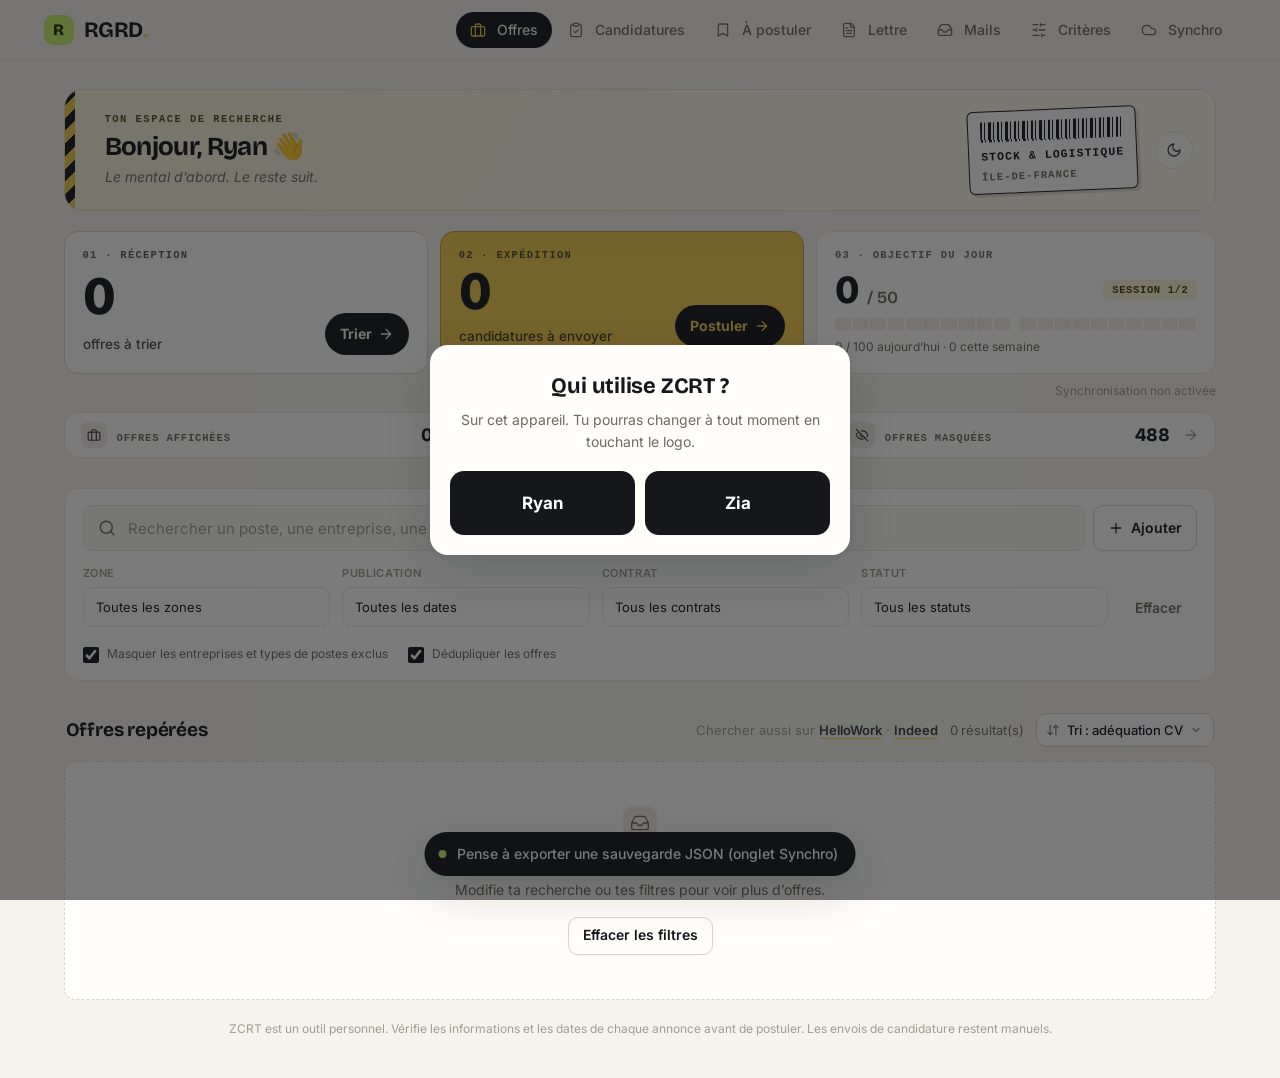
==== commit 798ac47a: "Mise à niveau (2) : relance des collectes, France Travail prêt, nom CARTIER GAZARD - Workflows : cha" ====
--- a/index.html
+++ b/index.html
@@ -81,9 +81,9 @@
     <button data-tab="lettre"><svg class="ic" aria-hidden="true"><use href="#i-file"/></svg><span>Lettre</span></button>
     <button data-tab="mails"><svg class="ic" aria-hidden="true"><use href="#i-inbox"/></svg><span>Mails</span><b class="nav-count" data-nav-count="mails" hidden></b></button>
     <button data-tab="profile"><svg class="ic" aria-hidden="true"><use href="#i-sliders"/></svg><span>Critères</span></button>
-    <button data-tab="export"><svg class="ic" aria-hidden="true"><use href="#i-cloud"/></svg><span>Synchro</span></button>
+    <button data-tab="export" class="nav-wide"><svg class="ic" aria-hidden="true"><use href="#i-cloud"/></svg><span>Synchro</span></button>
   </nav>
-  <div class="side-note">Version 1.2 · Collecte automatique toutes les 6 h</div>
+  <div class="side-note">Version 1.3 · Collecte automatique plusieurs fois par jour</div>
 </aside>
 <main class="main">
 <header class="top">
@@ -190,6 +190,7 @@
 </section>
 
 <section id="profile" class="section">
+<button type="button" class="secondary only-sm sync-link" onclick="document.querySelector('.nav [data-tab=export]').click()"><svg class="ic" aria-hidden="true"><use href="#i-cloud"/></svg>Synchro &amp; sauvegarde</button>
 <div class="panel"><div class="panel-head"><div><h2>Critères de recherche</h2><p class="panel-sub">Métiers suivis, entreprises écartées et zones prioritaires.</p></div><span class="pill green"><svg class="ic" aria-hidden="true"><use href="#i-check"/></svg>Enregistrés sur cet appareil</span></div><div class="two"><div class="field"><label for="keywords">Métiers et mots-clés (séparés par des virgules)</label><textarea id="keywords" rows="4">gestionnaire de stock, stockiste, magasinier, assistant logistique, préparateur de commandes, approvisionnement
 Employé libre-service, mise en rayon, rayoniste, employé de rayon, réassortisseur, vendeur grande surface
 Vendeur boutique, vendeur prêt-à-porter, conseiller de vente Paris</textarea></div><div class="field"><label for="excluded">Entreprises à exclure (séparées par des virgules)</label><textarea id="excluded" rows="4" placeholder="Entreprise déjà contactée, entreprise déjà traitée…"></textarea><p class="hint">Les exclusions sont appliquées aux offres affichées.</p></div><div class="field" hidden><label for="priority">Zone prioritaire</label><select id="priority"><option>Paris 10e et alentours → Paris → Bondy/93 → Île-de-France</option><option>Paris → Bondy/93 → Île-de-France</option><option>Bondy/93 → Paris → Île-de-France</option></select></div><div class="field"><label>Fréquence de collecte</label><input value="Toutes les 6 heures" disabled><p class="hint">La collecte automatique sur GitHub tourne déjà à ce rythme.</p></div></div><div class="panel-foot"><button id="saveProfile">Enregistrer les critères</button></div></div>
@@ -211,99 +212,6 @@
 <script src="motion.js"></script>
 <script src="fun.js"></script>
 <script src="lettre.js"></script>
-<script>
-const KEY=nsKey('emploipilot_v1_data'), PROFILE=nsKey('emploipilot_v1_profile');document.querySelectorAll('[data-brand]').forEach(el=>el.innerHTML=brandHtml());document.getElementById('categoryTabs').innerHTML=categoryTabsHtml();document.getElementById('categoryTabs').hidden=ACTIVE_PROFILE.cats.length<2;document.getElementById('heroTag').textContent=ACTIVE_PROFILE.cats.map(c=>CAT_INFO[c].label).join(' · ');document.getElementById('tplGrid').innerHTML=templateFieldsHtml();if(!ACTIVE_PROFILE.mails)document.querySelectorAll('[data-tab="mails"]').forEach(b=>b.hidden=true);document.getElementById('pageTitle').textContent='Bonjour, '+fem('prêt','prête')+' à avancer ?';let offers=[];let profile={keywords:'gestionnaire de stock, stockiste, magasinier, assistant logistique, préparateur de commandes, approvisionnement\nEmployé libre-service, mise en rayon, rayoniste, employé de rayon, réassortisseur, vendeur grande surface\nVendeur boutique, vendeur prêt-à-porter, conseiller de vente Paris',excluded:[],priority:'Paris 10e et alentours → Paris → Bondy/93 → Île-de-France'};if(ACTIVE_PROFILE.keywords)profile.keywords=ACTIVE_PROFILE.keywords;if(ACTIVE_PROFILE.priority)profile.priority=ACTIVE_PROFILE.priority;let activeCategory=ACTIVE_PROFILE.cats[0],hiddenView=false;
-const demo=[{id:'demo1',title:'Gestionnaire de stock (exemple)',company:'Entreprise de démonstration A',location:'Paris 10e',contract:'CDI',category:'stock',date:'',url:'',notes:'Exemple fictif : suivi des entrées/sorties, inventaires et outils de gestion.',status:'À examiner',created:'2026-10-10',demo:true},{id:'demo2',title:'Employé de mise en rayon (exemple)',company:'Entreprise de démonstration B',location:'Bondy / 93',contract:'CDD',category:'rayon',date:'',url:'',notes:'Exemple fictif : remplissage des rayons, réassort et rotation des produits.',status:'À examiner',created:'2026-10-10',demo:true},{id:'demo3',title:'Vendeur boutique (exemple)',company:'Entreprise de démonstration C',location:'Paris 10e',contract:'CDI',category:'vente',date:'',url:'',notes:'Exemple fictif : accueil, conseil client et vente en magasin.',status:'À examiner',created:'2026-10-10',demo:true},{id:'demo4',title:'Préparateur de commandes — mission (exemple)',company:'Agence de démonstration D',location:'Pantin',contract:'Intérim',category:'interim',date:'',url:'',notes:'Exemple fictif : mission d’intérim en préparation de commandes. Aucune annonce réelle.',status:'À examiner',created:'2026-10-10',demo:true}];
-function load(){try{offers=JSON.parse(localStorage.getItem(KEY)||'null')||(location.protocol==='file:'?demo:[]);if(location.protocol==='file:'&&!offers.some(o=>o.id==='demo4'))offers.push(demo.find(o=>o.id==='demo4'));purgeOffers();profile={...profile,...JSON.parse(localStorage.getItem(PROFILE)||'{}')};}catch(e){offers=demo;}document.getElementById('keywords').value=profile.keywords;document.getElementById('excluded').value=(profile.excluded||[]).join(', ');document.getElementById('priority').value=profile.priority;render();}
-function save(){storeOffers();render();syncSchedule();}function norm(s){return (s||'').toLowerCase().normalize('NFD').replace(/[\u0300-\u036f]/g,'').replace(/[^a-z0-9]/g,'');}function dedupe(list){let seen=new Set();return list.filter(o=>{let k=urlKey(o.url)||contentKey(o);if(seen.has(k))return false;seen.add(k);return true;});}function isExcluded(o){return isHiddenType(o)||isTooFar(o)||(profile.excluded||[]).some(x=>x.trim()&&norm(o.company).includes(norm(x)));}function toast(t){let e=document.getElementById('toast');e.textContent=t;e.style.display='block';setTimeout(()=>e.style.display='none',2400)}function esc(s){return String(s||'').replace(/[&<>"']/g,c=>({'&':'&amp;','<':'&lt;','>':'&gt;','"':'&quot;',"'":'&#39;'}[c]));}
-function urlKey(u){return String(u||'').split('#')[0].replace(/\/+$/,'').trim();}
-// Même clé que collect.py : titre sans « H/F », entreprise et ville seule.
-function placeKey(l){return norm(String(l||'').split(/[,(]/)[0].replace(/\b\d{5}\b/g,' '));}
-function contentKey(o){return norm(String(o.title||'').replace(/\(?\b[hfx]\s*\/\s*[hfx](\s*\/\s*[hfx])?\b\)?/gi,' '))+'_'+norm(o.company)+'_'+placeKey(o.location);}
-function offerDate(o){/* Sans vraie date (Jooble) : la plus ancienne entre la mise à jour et le jour où ZCRT l'a vue pour la première fois, pour qu'une annonce republiée ne paraisse pas neuve. */return o.date||[o.updated,o.created].filter(Boolean).map(x=>String(x).slice(0,10)).sort()[0]||'';}
-function isTracked(o){return (o.status&&o.status!=='À examiner'&&o.status!=='Ignorée')||!!o.appliedDate||!!o.notesEdited;}
-function parseDate(s){if(!s)return null;let d=Date.parse(String(s).replace(/(\.\d{3})\d+/,'$1'));return isNaN(d)?null:new Date(d);}
-function fmtDate(s){let d=parseDate(s);if(!d)return 'Date à vérifier';let days=Math.floor((Date.now()-d.getTime())/86400000);let rel=days<=0?"aujourd'hui":days===1?'hier':days<31?'il y a '+days+' jours':days<60?'il y a 1 mois':'il y a '+Math.round(days/30)+' mois';return d.toLocaleDateString('fr-FR')+' ('+rel+')';}
-// Le département des offres collectées est calculé par collect.py ; ce calcul
-// ne sert qu'aux offres ajoutées à la main. Un lieu n'est reconnu que s'il forme
-// des mots entiers, et le plus long l'emporte (Clichy-sous-Bois ≠ Clichy).
-const DEPT_PLACES={75:['paris'],77:['seine-et-marne','meaux','melun','torcy','chelles','chessy','bussy','marne-la-vallee','lagny','coulommiers','provins','fontainebleau','dammarie','serris','villeparisis','montereau-fault-yonne','pontault-combault','lieusaint'],78:['yvelines','versailles','saint-quentin-en-yvelines','mantes','poissy','sartrouville','plaisir','rambouillet','trappes','guyancourt','chatou','houilles','conflans','le-chesnay','saint-germain-en-laye','velizy-villacoublay','montigny-le-bretonneux'],91:['essonne','evry','massy','palaiseau','longjumeau','draveil','ris-orangis','savigny-sur-orge','athis-mons','juvisy','bretigny','orsay','bondoufle','lisses','les-ulis','corbeil-essonnes','etampes'],92:['hauts-de-seine','nanterre','courbevoie','boulogne-billancourt','puteaux','asnieres','colombes','levallois','neuilly-sur-seine','clichy','montrouge','antony','gennevilliers','issy-les-moulineaux','clamart','suresnes','rueil','bagneux','malakoff','chatenay-malabry','la-defense','meudon','chatillon'],93:['seine-saint-denis','bondy','saint-denis','montreuil','pantin','aubervilliers','bobigny','noisy-le-sec','romainville','rosny-sous-bois','aulnay','drancy','bagnolet','pierrefitte','saint-ouen','villemomble','gagny','blanc-mesnil','livry-gargan','neuilly-sur-marne','neuilly-plaisance','clichy-sous-bois','coubron','vaujours','sevran','noisy-le-grand','montfermeil','stains','la-courneuve','les-lilas','epinay-sur-seine'],94:['val-de-marne','creteil','vincennes','ivry','vitry','villejuif','joinville','nogent-sur-marne','le-perreux','champigny','maisons-alfort','saint-maur','kremlin-bicetre','fontenay-sous-bois','bonneuil','saint-mande','chennevieres','choisy-le-roi','thiais','chevilly','rungis','orly','charenton'],95:['val-d-oise','argenteuil','cergy','pontoise','sarcelles','garges','enghien','montmorency','eaubonne','franconville','ermont','goussainville','villiers-le-bel','herblay','taverny','cormeilles-en-parisis','saint-ouen-l-aumone','roissy-en-france','gonesse']};
-function slugify(s){return String(s||'').toLowerCase().normalize('NFD').replace(/[̀-ͯ]/g,'').replace(/[^a-z0-9]+/g,'-');}
-function deptOf(o){if(o.dept)return String(o.dept);if(o.source)return '';const l=(o.location||'')+' '+(o.title||'');const t='-'+slugify(l)+'-';let best='',len=0;for(const d in DEPT_PLACES)for(const p of DEPT_PLACES[d])if(p.length>len&&t.includes('-'+p+'-')){best=d;len=p.length;}if(best)return best;const m=l.match(/(?:^|\D)(75|77|78|9[1-5])\d{3}(?!\d)/)||l.match(/\b(75|77|78|9[1-5])\b/);if(m)return m[1];if(/-(ile-de-france|idf)-/.test(t))return 'IDF';return '';}
-function backupReminder(){let t=Number(localStorage.getItem(nsKey('emploipilot_last_backup'))||0);if(t&&Date.now()-t<30*86400000)return;toast('Pense à exporter une sauvegarde JSON (onglet Synchro)');}
-// Onglet d'une offre : la catégorie calculée par collect.py à partir du titre
-// (même ordre : stock, rayon, puis vente). Les missions d'intérim vont dans
-// l'onglet de leur métier. Le repli sur le titre ne sert qu'aux offres ajoutées à la main.
-function categoryOf(o){
- if(o.category in CAT_INFO)return o.category;
- const t=o.title||'';
- if(/stock|logisti|magasinier|pr[eé]parat(eur|rice|ion) de commandes|approvision|cariste|r[eé]ceptionnaire|entrep[oô]t|manutention|agent de quai/i.test(t))return 'stock';
- if(/mise en rayon|employ[eé].{0,12}rayon|employ[eé]e? commercia|rayonn?iste|libre.?service|r[eé]assort|r[eé]serviste|grande distribution/i.test(t))return 'rayon';
- if(/vendeu(r|se)|conseill[\w.·()]*(\s+\w+)?\s+(de |en |des )?ventes?|conseill[\w.·()]*\s+(de )?mode|caissi|h[oô]te(sse)?\s*de\s*caisse|[eé]quipier\w*\s+(de\s+)?vente/i.test(t))return 'vente';
- if(/serveu(r|se)|runner|commis de salle|chef(fe)? de rang|barista|barman|barmaid|h[oô]te(sse)?\s+d['’]accueil.{0,25}(restau|brasserie|caf[eé])/i.test(t))return 'restauration';
- return ACTIVE_PROFILE.cats[0];
-}function render(){const q=norm(document.getElementById('q')?.value||''),zone=document.getElementById('zone')?.value||'all',contract=document.getElementById('contract')?.value||'all',status=document.getElementById('status')?.value||'all',fresh=document.getElementById('freshness')?.value||'all';let list=hiddenView?offers.filter(o=>isExcluded(o)&&CATS.includes(categoryOf(o))):offers.slice().filter(o=>categoryOf(o)===activeCategory);document.getElementById('listTitle').textContent=hiddenView?'Offres masquées (toutes catégories)':'Offres repérées';document.getElementById('exitHidden').hidden=!hiddenView;if(document.getElementById('hideDuplicates')?.checked)list=dedupe(list);if(!hiddenView&&document.getElementById('hideExcluded')?.checked)list=list.filter(o=>!isExcluded(o));if(q)list=list.filter(o=>norm([o.title,o.company,o.location,o.notes].join(' ')).includes(q));if(zone!=='all')list=list.filter(o=>{let d=deptOf(o);if(zone==='paris10')return d==='75'||/paris( ?(9e|10e|11e|19e|2e)(me)?|pantin|saint-denis|aubervilliers)/i.test(o.location||'');if(zone==='gc')return ['77','78','91','95'].includes(d);if(zone==='IDF')return !!d;return d===zone;});if(fresh!=='all')list=list.filter(o=>{let d=parseDate(offerDate(o));let days=d?(Date.now()-d.getTime())/86400000:Infinity;return days<=Number(fresh);});if(contract!=='all')list=list.filter(o=>o.contract===contract);if(status!=='all')list=list.filter(o=>(o.status||'À examiner')===status);else list=list.filter(o=>!HORS_REPEREES.includes(o.status));if(document.getElementById('sortMode')?.value==='trajet')list.sort((a,b)=>travelCost(a)-travelCost(b));else if(document.getElementById('sortMode')?.value==='date')list.sort((a,b)=>(parseDate(offerDate(b))?.getTime()||0)-(parseDate(offerDate(a))?.getTime()||0));else list.sort((a,b)=>score(b)-score(a));document.getElementById('statOffers').textContent=CATS.reduce((n,c)=>n+repereesOf(c).length,0);document.getElementById('statNew').textContent=pilotList('triage').length;document.getElementById('statSent').textContent=offers.filter(o=>o.status!=='Ignorée'&&(o.appliedDate||['Candidature envoyée','À relancer','Entretien','Refus'].includes(o.status))).length;document.getElementById('statExcluded').textContent=offers.filter(o=>isExcluded(o)&&CATS.includes(categoryOf(o))).length;document.getElementById('resultCount').textContent=list.length+' résultat(s)';document.getElementById('jobs').innerHTML=list.length?list.map(o=>{const st=o.status||'À examiner',nw=uiIsNew(o);return `<article class="job${nw?' is-new':''}" data-cat="${categoryOf(o)}" data-status="${esc(st)}">${uiLogo(o.company)}<div class="job-main"><div class="job-head"><h3>${esc(o.title)}</h3>${nw?'<span class="badge-new">Nouveau</span>':''}${o.demo?'<span class="pill">Exemple fictif</span>':''}</div><div class="job-company">${esc(o.company)}</div><div class="job-meta"><span>${ic('pin')}${esc(o.location||'Lieu non précisé')}</span>${travelLabel(o)?`<span class="travel">${ic('route')}${esc(uiTravel(o))}</span>`:''}<span class="m-date${nw?' fresh':''}" title="${esc(o.date?fmtDate(o.date):o.updated?'Mise à jour le '+fmtDate(o.updated):'Date à vérifier')}">${ic('clock')}${uiAge(o)}</span>${(w=>w?`<span class="hidden-why">${ic('eyeoff')}Masquée : ${esc(w)}</span>`:'')(hiddenReason(o))}</div><p>${esc(o.notes||'Pas de description.')}</p><div class="job-tags">${uiContract(o.contract)}${(o.source==='Adzuna'||(o.sources||[]).includes('Adzuna'))?'<a class="source-credit" href="https://www.adzuna.fr/" target="_blank" rel="noopener">Adzuna</a>':''}</div></div><div class="job-side">${uiStatus(st)}<button class="prep-main" onclick="prep('${o.id}')">Préparer${ic('arrow')}</button>${uiStatusSelect(o)}</div></article>`}).join(''):uiEmpty('Aucune offre ne correspond','Modifie ta recherche ou tes filtres pour voir plus d’offres.','<button class="secondary" onclick="uiClearFilter(\'all\')">Effacer les filtres</button>');let apps=offers.filter(o=>!['À examiner','À postuler','Ignorée'].includes(o.status||'À examiner')).sort((a,b)=>(b.status==='À relancer')-(a.status==='À relancer')||String(b.appliedDate||'').localeCompare(String(a.appliedDate||'')));document.getElementById('applicationRows').innerHTML=apps.length?apps.map(o=>`<tr data-status="${esc(o.status)}"><td data-label="Poste"><div class="cell-job">${uiLogo(o.company)}<div><b>${esc(o.title)}</b><span class="muted small">${esc(o.company)}${o.location?' · '+esc(o.location):''}</span></div></div></td><td data-label="Statut">${uiStatus(o.status)}</td><td data-label="Candidature">${uiDay(o.appliedDate)}${uiMail(o)}</td><td><div class="row-actions"><button class="secondary small-btn" onclick="prep('${o.id}')">Préparer</button>${o.url?`<a class="icon-link" href="${esc(o.url)}" target="_blank" rel="noopener" title="Ouvrir l'annonce" aria-label="Ouvrir l'annonce">${ic('external')}</a>`:''}</div></td></tr>`).join(''):`<tr class="empty-row"><td colspan="4">${uiEmpty('Aucune candidature pour le moment','Passe une offre en « Candidature envoyée » depuis Préparer pour la retrouver ici.')}</td></tr>`;updatePilotBar();}
-function setStatus(id,s){let o=offers.find(x=>x.id===id);if(o){setTrack(o,s);save();toast('Statut mis à jour');}}function openModal(o){document.getElementById('modal').classList.add('open');document.getElementById('modalTitle').textContent=o?'Modifier l’offre':'Ajouter une offre';document.getElementById('editId').value=o?.id||'';document.getElementById('fTitle').value=o?.title||'';document.getElementById('fCompany').value=o?.company||'';document.getElementById('fLocation').value=o?.location||'';document.getElementById('fContract').value=o?.contract||'CDI';document.getElementById('fDate').value=o?.date||'';document.getElementById('fUrl').value=o?.url||'';document.getElementById('fNotes').value=o?.notes||'';}function editOffer(id){openModal(offers.find(o=>o.id===id));}function prep(id){openPilotFor(id);}
-document.getElementById('offerForm').addEventListener('submit',e=>{e.preventDefault();let id=document.getElementById('editId').value;let o={id:id||('o'+Date.now()),title:document.getElementById('fTitle').value.trim(),company:document.getElementById('fCompany').value.trim(),location:document.getElementById('fLocation').value.trim(),category:activeCategory,contract:document.getElementById('fContract').value,date:document.getElementById('fDate').value,url:document.getElementById('fUrl').value.trim(),notes:document.getElementById('fNotes').value.trim(),status:offers.find(x=>x.id===id)?.status||'À examiner',created:new Date().toISOString().slice(0,10),trackedAt:Date.now()};if(id){let prev=offers.find(x=>x.id===id);if(prev&&prev.notes!==o.notes)o.notesEdited=true;}if(id)offers=offers.map(x=>x.id===id?{...x,...o}:x);else offers.unshift(o);save();document.getElementById('modal').classList.remove('open');toast('Offre enregistrée');});document.getElementById('addOfferBtn').onclick=()=>openModal();document.getElementById('closeModal').onclick=()=>{document.getElementById('modal').classList.remove('open');location.reload()};['q','zone','freshness','contract','status','hideExcluded','hideDuplicates','sortMode'].forEach(id=>document.getElementById(id).addEventListener('input',render));document.querySelectorAll('[data-category]').forEach(b=>b.onclick=()=>{activeCategory=b.dataset.category;hiddenView=false;document.querySelectorAll('[data-category]').forEach(x=>x.classList.toggle('active',x===b));document.querySelector('#jobs').innerHTML='';document.getElementById('q').value='';document.getElementById('zone').value='all';render();});function statClick(id,fn){let e=document.getElementById(id);e.onclick=fn;e.onkeydown=ev=>{if(ev.key==='Enter'||ev.key===' '){ev.preventDefault();fn();}};}statClick('statSentCard',()=>document.querySelector('[data-tab="applications"]').click());statClick('statExcludedCard',()=>{hiddenView=true;document.getElementById('status').value='all';render();document.getElementById('jobs').scrollIntoView({behavior:'smooth',block:'start'});});document.getElementById('exitHidden').onclick=()=>{hiddenView=false;render();};document.getElementById('resetFilters').onclick=()=>{['q'].forEach(id=>document.getElementById(id).value='');['zone','freshness','contract','status'].forEach(id=>document.getElementById(id).value='all');render()};document.getElementById('saveProfile').onclick=()=>{profile.keywords=document.getElementById('keywords').value;profile.excluded=document.getElementById('excluded').value.split(',').map(s=>s.trim()).filter(Boolean);profile.priority=document.getElementById('priority').value;saveProfileState();toast('Critères enregistrés')};document.querySelectorAll('[data-tab]').forEach(b=>b.onclick=()=>{document.querySelectorAll('[data-tab]').forEach(x=>x.classList.toggle('active',x===b));document.querySelectorAll('.section').forEach(x=>x.classList.toggle('active',x.id===b.dataset.tab));document.getElementById('pageTitle').textContent=({'dashboard':'Bonjour, '+fem('prêt','prête')+' à avancer ?','applications':'Suivi des candidatures','profile':'Critères & modèles','queue':'À postuler','mails':'Mails de candidature','lettre':'Lettre de motivation','export':'Synchro & sauvegarde'})[b.dataset.tab]});function csv(){let rows=[['Poste','Entreprise','Lieu','Contrat','Date publication','Statut','Date candidature','URL'],...offers.map(o=>[o.title,o.company,o.location,o.contract,o.date,o.status,o.appliedDate,o.url])];let s='\ufeff'+rows.map(r=>r.map(v=>'"'+String(v||'').replace(/"/g,'""')+'"').join(';')).join('\r\n');let a=document.createElement('a');a.href=URL.createObjectURL(new Blob([s],{type:'text/csv;charset=utf-8;'}));a.download='zcrt_candidatures.csv';a.click();URL.revokeObjectURL(a.href)}document.getElementById('exportCsv').onclick=csv;document.getElementById('downloadData').onclick=()=>{localStorage.setItem(nsKey('emploipilot_last_backup'),Date.now());let a=document.createElement('a');a.href=URL.createObjectURL(new Blob([JSON.stringify({offers,profile},null,2)],{type:'application/json'}));a.download='zcrt_sauvegarde'+(ACTIVE_PROFILE.ns?'_'+ACTIVE_PROFILE.id:'')+'.json';a.click();URL.revokeObjectURL(a.href)};document.getElementById('importData').onclick=()=>document.getElementById('importFile').click();document.getElementById('importFile').onchange=e=>{let f=e.target.files[0];if(!f)return;let r=new FileReader();r.onload=()=>{try{let d=JSON.parse(r.result);offers=d.offers||offers;profile={...profile,...d.profile};storeOffers();localStorage.setItem(PROFILE,JSON.stringify(profile));load();toast('Sauvegarde importée')}catch(err){toast('Fichier invalide')}};r.readAsText(f)};load();backupReminder();pilotInit();
-// En version hébergée, fusionner les offres publiées par le collecteur autorisé.
-
-if (location.protocol === 'http:' || location.protocol === 'https:') {
-  fetch('./offres.json', { cache: 'no-store' })
-    .then(response => {
-      if (!response.ok) throw new Error('Fichier offres.json introuvable');
-      return response.json();
-    })
-    .then(remote => {
-      if (!Array.isArray(remote)) return;
-
-      const byUrl = new Map(), byContent = new Map();
-
-      offers.forEach(offer => {
-        if (offer.url) byUrl.set(urlKey(offer.url), offer);
-        byContent.set(contentKey(offer), offer);
-      });
-
-      // Offres locales conservées d'office : celles ajoutées à la main et celles
-      // que tu suis (statut, candidature, notes). Les autres offres collectées
-      // disparaissent quand le collecteur les a retirées (obsolètes, hors cible).
-      const merged = new Map();
-      offers.forEach(offer => {
-        if (!offer.source || isTracked(offer)) merged.set(offer.id, offer);
-      });
-
-      remote.filter(offer => offer && offer.url && !offer.demo).forEach(offer => {
-        const old = byUrl.get(urlKey(offer.url)) || byContent.get(contentKey(offer));
-        if (old) {
-          merged.set(old.id, { ...offer,
-            id: old.id,
-            status: old.status || offer.status,
-            appliedDate: old.appliedDate || offer.appliedDate,
-            created: old.created || offer.created,
-            notes: old.notesEdited ? old.notes : (offer.notes || old.notes),
-            notesEdited: old.notesEdited,
-            trackedAt: old.trackedAt,
-            relanceAuto: old.relanceAuto,
-            relanceDate: old.relanceDate,
-            mailKind: old.mailKind,
-            mailAt: old.mailAt,
-            mailDate: old.mailDate,
-            mailSubject: old.mailSubject,
-            mailFrom: old.mailFrom
-          });
-        } else {
-          merged.set(offer.id, offer);
-        }
-      });
-
-      offers = Array.from(merged.values());
-      applySyncCache(); // statuts posés sur un autre appareil
-      render(); // d'abord l'affichage : un stockage plein ne doit jamais vider la liste
-      storeOffers();
-      autoRelances();
-      afterRemoteLoad();
-    })
-    .catch(error => console.error('Chargement des offres :', error));
-}
-</script>
+<script src="app.js"></script>
 </body>
 </html>
--- a/theme.css
+++ b/theme.css
@@ -485,7 +485,41 @@
 .pilot-card h2 { margin: 2px 0 8px; font-size: 24px; font-weight: 700; line-height: 1.2; letter-spacing: -.02em; }
 .pilot-card .job-meta { margin-top: 0; }
 .pilot-card .m-company { color: var(--ink); font-weight: 600; }
-.pilot-notes { max-height: 34vh; overflow: auto; overscroll-behavior: contain; white-space: pre-line; margin: 14px 0 0; padding: 14px; border-radius: var(--radius); background: var(--surface-2); color: var(--ink-2); font-size: 14px; line-height: 1.65; }
+.pilot-notes { max-height: min(46vh, 520px); overflow: auto; overscroll-behavior: contain; margin: 12px 0 0; padding: 4px 16px 14px; border-radius: var(--radius); background: var(--surface-2); color: var(--ink-2); font-size: 14.5px; line-height: 1.65; }
+/* Carte de tri : la description prend la place restante, les boutons restent visibles. */
+.pilot-card:has(> .pilot-notes) { display: flex; flex-direction: column; }
+.pilot-card:has(> .pilot-notes) > * { flex: none; }
+.pilot-card:has(> .pilot-notes) > .pilot-notes { flex: 0 1 auto; min-height: 110px; }
+.pilot-notes:focus-visible { outline: 2px solid var(--focus); outline-offset: 2px; }
+.pilot-notes p { margin: 10px 0 0; }
+.pilot-notes h4 { margin: 16px 0 0; color: var(--ink); font: 700 11px/1.3 var(--mono, ui-monospace, monospace); letter-spacing: .08em; text-transform: uppercase; }
+.pilot-notes ul { margin: 8px 0 0; padding-left: 20px; }
+.pilot-notes li { margin-top: 3px; }
+.pilot-notes mark { padding: 0 3px; border-radius: 4px; background: color-mix(in srgb, var(--accent) 45%, transparent); color: var(--ink); font-weight: 600; }
+.pilot-facts { display: flex; flex-wrap: wrap; gap: 8px; margin: 14px 0 0; }
+.pilot-facts > div { min-width: 0; padding: 7px 12px 8px; border: 1px dashed var(--line-strong); border-radius: 10px; background: var(--surface); }
+.pilot-facts dt { color: var(--muted); font: 700 10px/1.4 var(--mono, ui-monospace, monospace); letter-spacing: .08em; text-transform: uppercase; }
+.pilot-facts dd { margin: 1px 0 0; color: var(--ink); font-size: 14px; font-weight: 600; }
+.pilot-facts .warn { border-style: solid; border-color: color-mix(in srgb, var(--st-refus) 55%, var(--line-strong)); }
+.pilot-facts .warn dd::before { content: "⚠ "; color: var(--st-refus); }
+.pilot-fit { display: flex; flex-wrap: wrap; align-items: center; gap: 6px 10px; margin: 12px 0 0; font-size: 13px; color: var(--ink-2); }
+.pilot-fit .fit-score { padding: 3px 9px; border-radius: 8px; background: var(--surface-3); color: var(--ink); font-size: 15px; font-weight: 700; }
+.pilot-fit .fit-score small { font-size: 11px; font-weight: 600; opacity: .65; }
+.pilot-fit[data-lvl="hi"] .fit-score { background: var(--accent); color: #17171a; }
+.pilot-fit .fit-label { font-weight: 600; color: var(--ink); }
+.pilot-fit .fit-why { display: flex; flex-wrap: wrap; gap: 4px 12px; flex: 1 1 100%; }
+.pilot-fit .fit-warn { color: var(--st-refus); }
+.pilot-short { display: flex; flex-wrap: wrap; align-items: center; gap: 6px 10px; margin: 10px 0 0; color: var(--muted); font-size: 13px; }
+.pilot-short button { min-height: 0; padding: 5px 10px; font-size: 13px; }
+@media (max-width: 640px) {
+  .pilot-notes { max-height: 32vh; font-size: 14px; }
+  .pilot-facts { gap: 6px; margin-top: 10px; }
+  .pilot-facts > div { display: flex; align-items: baseline; gap: 6px; padding: 4px 9px; }
+  .pilot-facts dd { margin: 0; font-size: 13px; }
+  .pilot-fit { margin-top: 10px; }
+  .pilot-fit .fit-why { display: block; overflow: hidden; white-space: nowrap; text-overflow: ellipsis; }
+  .pilot-fit .fit-why span + span { margin-left: 10px; }
+}
 .pilot-hint { display: flex; align-items: center; gap: 6px; margin: 16px 0 8px; padding: 9px 12px; border-radius: 10px; background: color-mix(in srgb, var(--signal) 22%, var(--surface)); color: var(--ink-2); font-size: 13px; }
 :root[data-theme="dark"] .pilot-hint { background: color-mix(in srgb, var(--signal) 10%, var(--surface)); }
 .pilot-card textarea { width: 100%; min-height: 260px; padding: 14px; border: 1px solid var(--line-strong); border-radius: var(--radius); background: var(--surface-2); color: var(--ink); font: 13.5px/1.65 var(--sans); resize: vertical; }
@@ -508,6 +542,7 @@
    Responsive
    ========================================================================== */
 .show-sm { display: none; }
+.only-sm { display: none; }
 
 @media (max-width: 1180px) {
   .job { grid-template-columns: auto minmax(0, 1fr) 160px; }
@@ -575,6 +610,10 @@
   .search-box input { font-size: 16px; }
   .hide-sm { display: none; }
   .show-sm { display: inline; }
+  /* Téléphone : 6 onglets en bas au lieu de 7. « Synchro » est rangé dans « Critères ». */
+  .nav button.nav-wide { display: none; }
+  .only-sm { display: flex; }
+  .sync-link { width: 100%; justify-content: center; align-items: center; gap: 8px; min-height: 46px; margin-bottom: 14px; }
   .search-row > button { width: 46px; padding: 0; }
   .filters-toggle { width: auto !important; padding: 0 12px !important; }
   .results-head { flex-direction: column; align-items: flex-start; gap: 6px; }
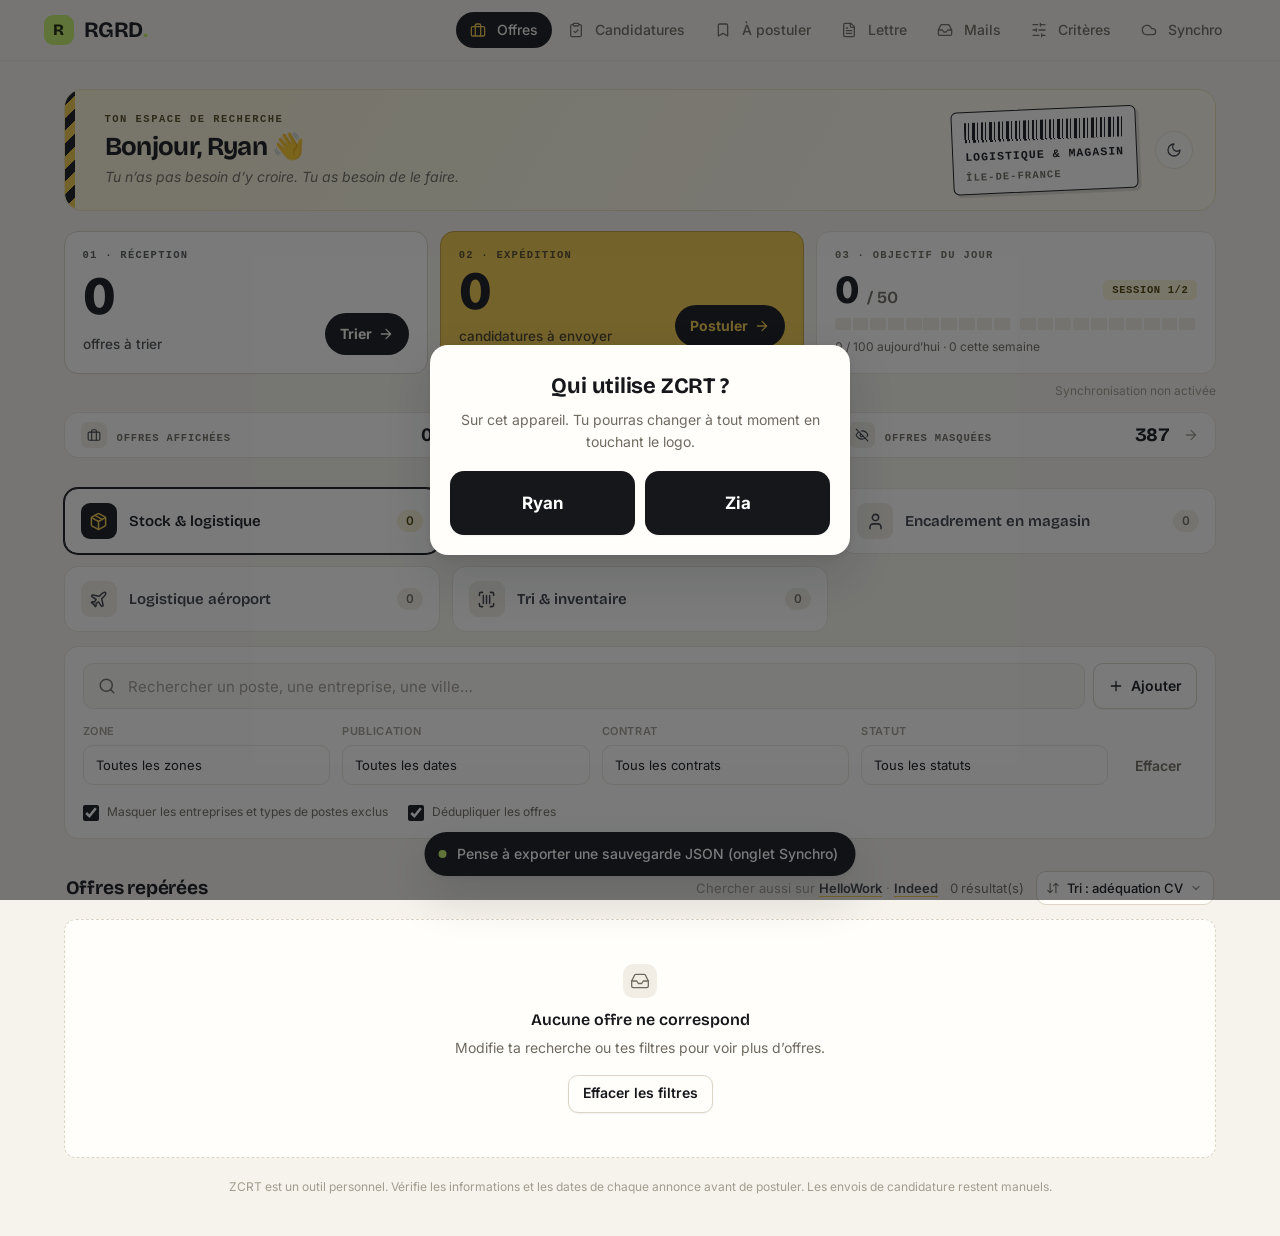
==== commit c8dbcdd9: "RGRD : 5 métiers et nouvelle source EURES (offres France Travail sans clé) - Métiers de Ryan : Stock" ====
--- a/index.html
+++ b/index.html
@@ -50,6 +50,8 @@
 <symbol id="i-cart" viewBox="0 0 24 24"><circle cx="8" cy="21" r="1"/><circle cx="19" cy="21" r="1"/><path d="M2.05 2.05h2l2.66 12.42a2 2 0 0 0 2 1.58h9.78a2 2 0 0 0 1.95-1.57l1.65-7.43H5.12"/></symbol>
 <symbol id="i-cup" viewBox="0 0 24 24"><path d="M17 8h1a4 4 0 0 1 0 8h-1"/><path d="M3 8h14v9a4 4 0 0 1-4 4H7a4 4 0 0 1-4-4z"/><path d="M6 2v2M10 2v2M14 2v2"/></symbol>
 <symbol id="i-tag" viewBox="0 0 24 24"><path d="M12.59 2.59A2 2 0 0 0 11.17 2H4a2 2 0 0 0-2 2v7.17a2 2 0 0 0 .59 1.42l8.7 8.7a2.43 2.43 0 0 0 3.42 0l6.58-6.58a2.43 2.43 0 0 0 0-3.42z"/><circle cx="7.5" cy="7.5" r="1.2"/></symbol>
+<symbol id="i-plane" viewBox="0 0 24 24"><path d="M17.8 19.2 16 11l3.5-3.5C21 6 21.5 4 21 3c-1-.5-3 0-4.5 1.5L13 8 4.8 6.2c-.5-.1-.9.1-1.1.5l-.3.5c-.2.5-.1 1 .3 1.3L9 12l-2 3H4l-1 1 3 2 2 3 1-1v-3l3-2 3.5 5.3c.3.4.8.5 1.3.3l.5-.2c.4-.3.6-.7.5-1.2z"/></symbol>
+<symbol id="i-scan" viewBox="0 0 24 24"><path d="M3 7V5a2 2 0 0 1 2-2h2M17 3h2a2 2 0 0 1 2 2v2M21 17v2a2 2 0 0 1-2 2h-2M7 21H5a2 2 0 0 1-2-2v-2M8 7v10M12 7v10M16 7v10"/></symbol>
 <symbol id="i-x" viewBox="0 0 24 24"><path d="M18 6 6 18M6 6l12 12"/></symbol>
 <symbol id="i-trash" viewBox="0 0 24 24"><path d="M3 6h18M8 6V4a2 2 0 0 1 2-2h4a2 2 0 0 1 2 2v2M19 6l-1 14a2 2 0 0 1-2 2H8a2 2 0 0 1-2-2L5 6M10 11v6M14 11v6"/></symbol>
 <symbol id="i-arrow" viewBox="0 0 24 24"><path d="M5 12h14M12 5l7 7-7 7"/></symbol>
--- a/theme.css
+++ b/theme.css
@@ -27,6 +27,10 @@
   --stock: #d97a2b;
   --rayon: #1d9a74;
   --vente: #cf4a7d;
+  --prepa: #3b7dd8;
+  --encadrement: #7c5cd6;
+  --aero: #0f8fb3;
+  --tri: #5f6f8a;
 
   --st-examiner: #6a6d75;
   --st-postuler: #3a66db;
@@ -72,6 +76,10 @@
   --stock: #f0974f;
   --rayon: #3cc196;
   --vente: #ec6f9d;
+  --prepa: #6aa5f0;
+  --encadrement: #a58cf0;
+  --aero: #3fb6d8;
+  --tri: #9eabc2;
 
   --st-examiner: #a2a6ae;
   --st-postuler: #7c9dff;
@@ -454,6 +462,11 @@
 .tpl { --c: var(--stock); padding: 14px; border: 1px solid var(--line); border-radius: var(--radius); background: var(--surface-2); }
 .tpl[data-cat="rayon"] { --c: var(--rayon); }
 .tpl[data-cat="vente"] { --c: var(--vente); }
+/* Onglets voisins du stock (profil de Ryan) : onglet, carte d'offre et modèle de lettre. */
+.category-tabs button[data-category="preparation"], .job[data-cat="preparation"], .tpl[data-cat="preparation"] { --c: var(--prepa); }
+.category-tabs button[data-category="encadrement"], .job[data-cat="encadrement"], .tpl[data-cat="encadrement"] { --c: var(--encadrement); }
+.category-tabs button[data-category="aeroport"], .job[data-cat="aeroport"], .tpl[data-cat="aeroport"] { --c: var(--aero); }
+.category-tabs button[data-category="tri"], .job[data-cat="tri"], .tpl[data-cat="tri"] { --c: var(--tri); }
 .tpl > label:first-child { display: flex; align-items: center; gap: 8px; font: 600 14px/1.3 var(--display); color: var(--ink); }
 .tpl > label:first-child::before { content: ""; width: 8px; height: 8px; border-radius: 50%; background: var(--c); }
 .tpl textarea { min-height: 300px; font-size: 13px; }
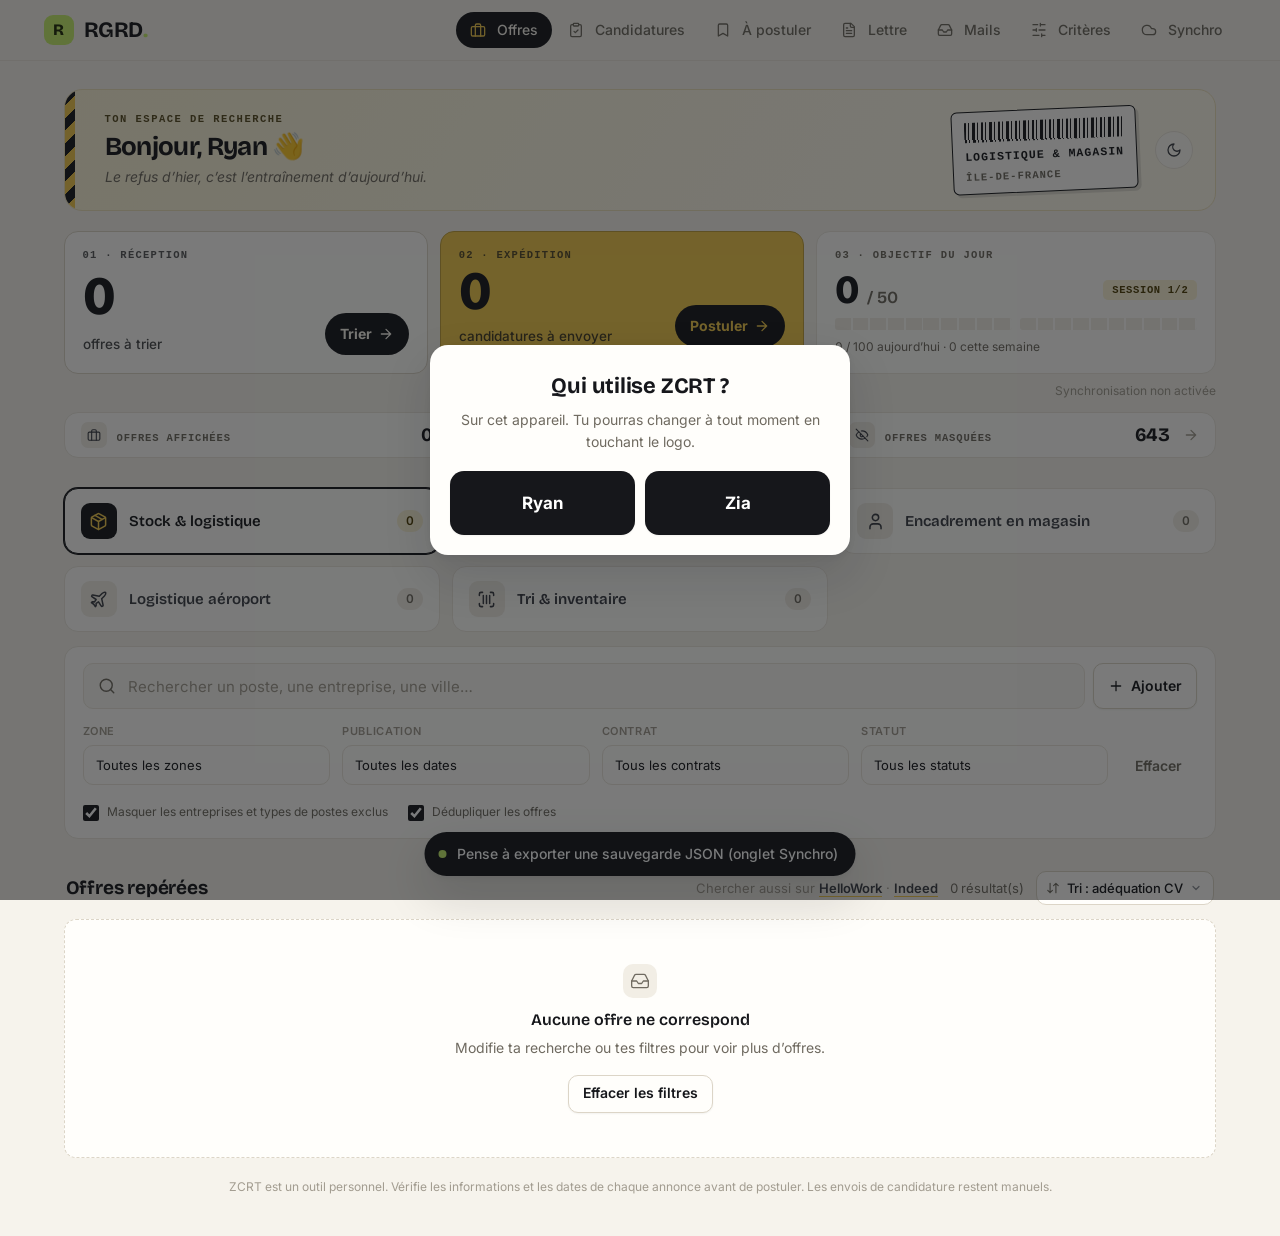
==== commit 5fbbdcf3: "Lettre de motivation en PDF : bouton dans le pilote et le générateur Pour les annonces qui demandent" ====
--- a/index.html
+++ b/index.html
@@ -173,12 +173,12 @@
     <button class="ghost" id="lmClear" type="button"><svg class="ic" aria-hidden="true"><use href="#i-x"/></svg>Vider</button>
   </div>
   <div class="panel lm-result empty" id="lmResult">
-    <div class="panel-head"><div><h2>Ta lettre</h2><p class="panel-sub">Modifiable avant de la copier.</p></div></div>
+    <div class="panel-head"><div><h2>Ta lettre</h2><p class="panel-sub">Modifiable avant de la copier ou de la télécharger en PDF.</p></div></div>
     <textarea id="lmOut" rows="22" aria-label="Lettre de motivation" placeholder="La lettre apparaît ici dès que tu colles une annonce."></textarea>
     <div class="lm-actions">
       <button id="lmCopy" type="button"><svg class="ic" aria-hidden="true"><use href="#i-check"/></svg>Copier la lettre</button>
       <button class="secondary" id="lmAgain" type="button"><svg class="ic" aria-hidden="true"><use href="#i-refresh"/></svg>Autre version</button>
-      <button class="secondary" id="lmPrint" type="button"><svg class="ic" aria-hidden="true"><use href="#i-download"/></svg>Imprimer / PDF</button>
+      <button class="secondary" id="lmPrint" type="button"><svg class="ic" aria-hidden="true"><use href="#i-download"/></svg>Télécharger en PDF</button>
     </div>
   </div>
 </div>
@@ -208,6 +208,7 @@
 <div class="modal" id="modal"><div class="modal-card" role="dialog" aria-modal="true" aria-labelledby="modalTitle"><div class="panel-head"><h2 id="modalTitle">Ajouter une offre</h2><button class="ghost icon-btn" id="closeModal" aria-label="Fermer"><svg class="ic" aria-hidden="true"><use href="#i-x"/></svg></button></div><form id="offerForm"><input type="hidden" id="editId"><div class="two"><div class="field"><label for="fTitle">Intitulé du poste *</label><input id="fTitle" required></div><div class="field"><label for="fCompany">Entreprise *</label><input id="fCompany" required></div><div class="field"><label for="fLocation">Lieu</label><input id="fLocation" placeholder="Paris, Bondy, Saint-Denis…"></div><div class="field"><label for="fContract">Contrat</label><select id="fContract"><option>CDI</option><option>CDD</option><option>Intérim</option></select></div><div class="field"><label for="fDate">Date de publication</label><input id="fDate" type="date"></div><div class="field"><label for="fUrl">Lien direct</label><input id="fUrl" type="url" placeholder="https://…"></div></div><div class="field" style="margin-top:12px"><label for="fNotes">Notes / exigences</label><textarea id="fNotes" rows="3"></textarea></div><div class="panel-foot"><button type="submit">Enregistrer l’offre</button></div></form></div></div><div class="toast" id="toast" role="status"></div>
 <script src="letters.js"></script>
 <script src="compose.js"></script>
+<script src="letterpdf.js"></script>
 <script src="pilot.js"></script>
 <script src="logos.js"></script>
 <script src="ui.js"></script>
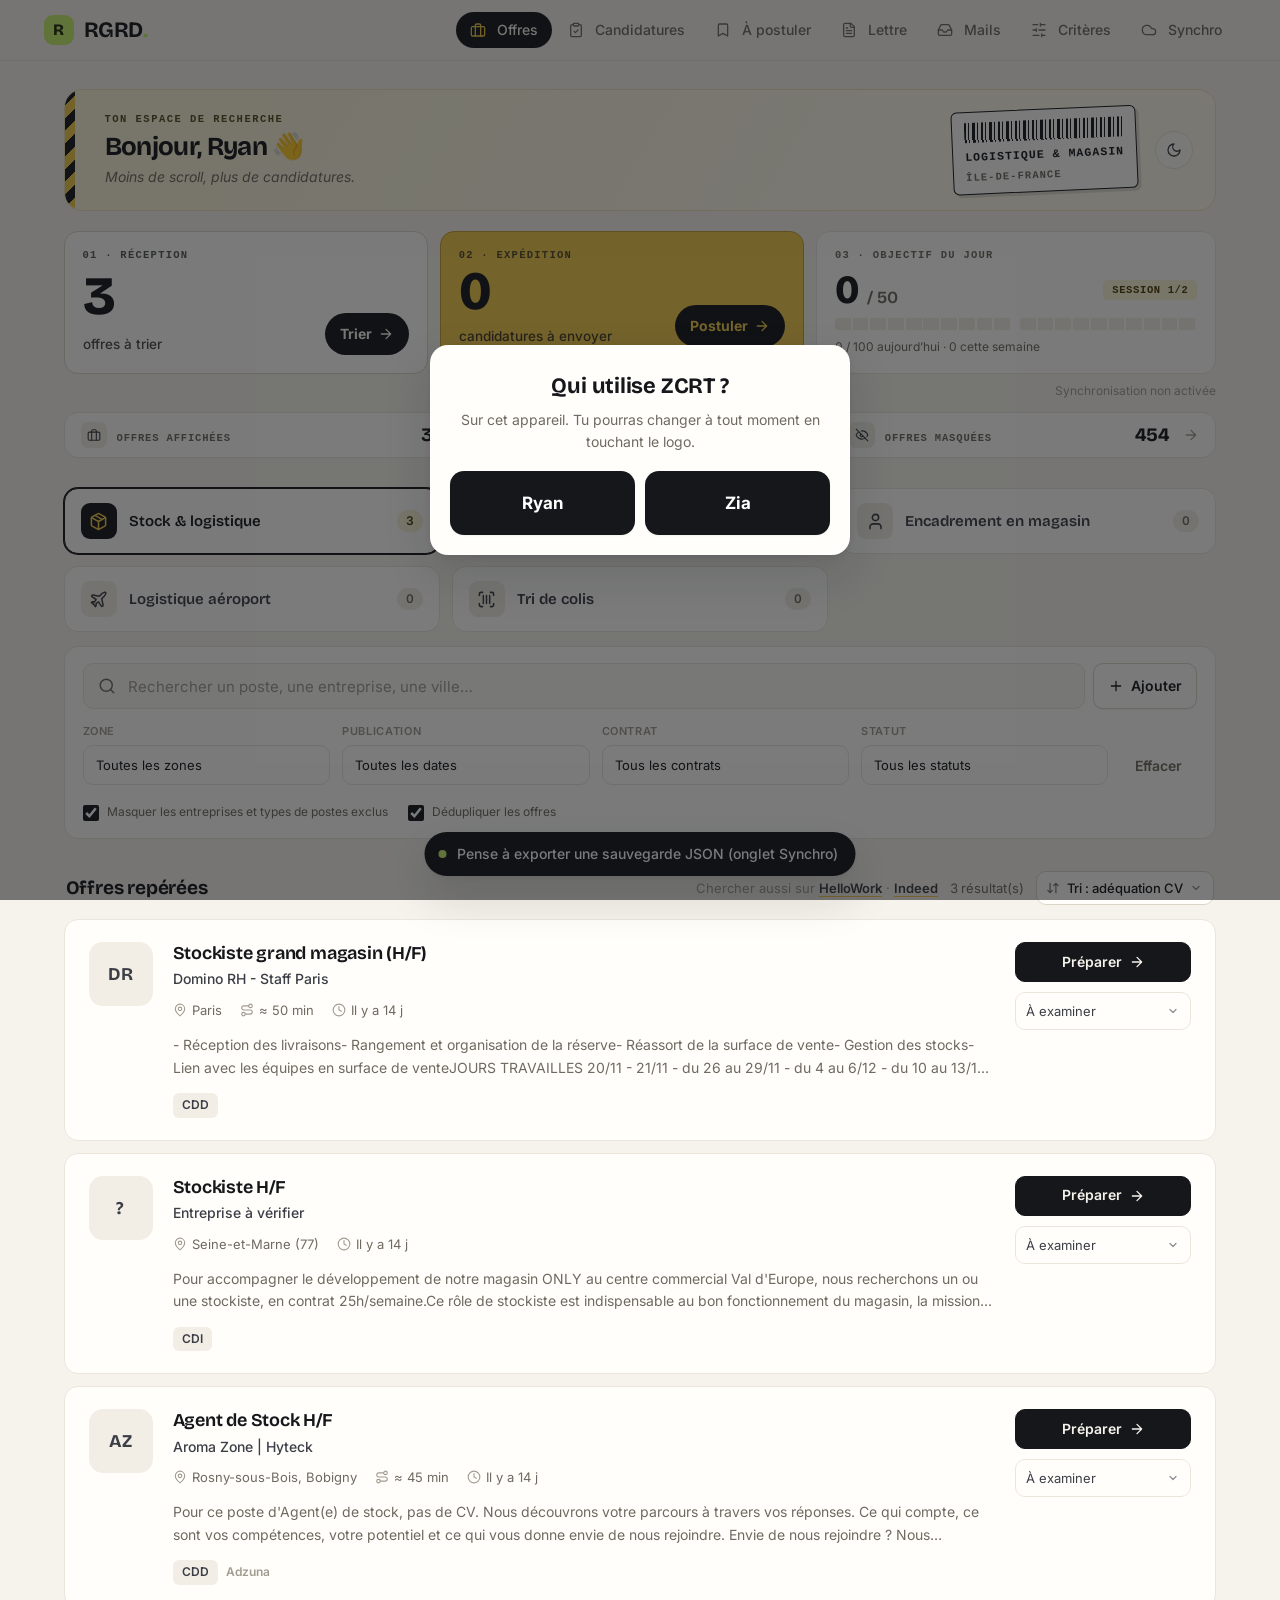
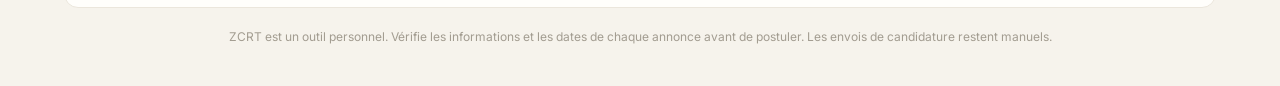
==== commit 0bd6f8e1: "Lettre : entreprise et ville lues dans l'annonce collée L'onglet Lettre ne reconnaissait l'entrepris" ====
--- a/index.html
+++ b/index.html
@@ -168,6 +168,7 @@
     <div class="lm-fields">
       <div class="field"><label for="lmTitle">Poste</label><input id="lmTitle" placeholder="Deviné dans l’annonce"></div>
       <div class="field"><label for="lmCompany">Entreprise</label><input id="lmCompany" placeholder="Facultatif"></div>
+      <div class="field"><label for="lmCity">Ville</label><input id="lmCity" placeholder="Pour l’en-tête du PDF"></div>
       <div class="field"><label for="lmContract">Contrat</label><select id="lmContract"><option>À vérifier</option><option>CDI</option><option>CDD</option><option>Intérim</option></select></div>
     </div>
     <button class="ghost" id="lmClear" type="button"><svg class="ic" aria-hidden="true"><use href="#i-x"/></svg>Vider</button>
--- a/theme.css
+++ b/theme.css
@@ -1012,7 +1012,8 @@
 .lm-cv input:checked + span .ic { color: var(--accent); }
 .lm-cv input:focus-visible + span { outline: 2px solid var(--focus); outline-offset: 2px; }
 .lm-file { margin-top: 6px; color: var(--muted); font-size: 12.5px; }
-.lm-fields { display: grid; grid-template-columns: 1.4fr 1fr .8fr; gap: 10px; }
+.lm-fields { display: grid; grid-template-columns: 1fr 1fr .8fr; gap: 10px; }
+.lm-fields .field:first-child { grid-column: 1 / -1; } /* poste sur toute la largeur, puis entreprise, ville, contrat */
 .lm-result { position: sticky; top: 76px; }
 .lm-result textarea { width: 100%; min-height: 460px; padding: 18px 20px; border: 1px solid var(--line); border-radius: var(--r-ctrl); background: var(--surface-2); font: 14.5px/1.65 var(--sans); color: var(--ink); resize: vertical; }
 .lm-result.empty .lm-actions { opacity: .45; pointer-events: none; }
@@ -1022,7 +1023,6 @@
   .lm-result { position: static; }
   .lm-result textarea { min-height: 380px; }
   .lm-fields { grid-template-columns: 1fr 1fr; }
-  .lm-fields .field:first-child { grid-column: 1 / -1; }
 }
 
 /* ==========================================================================
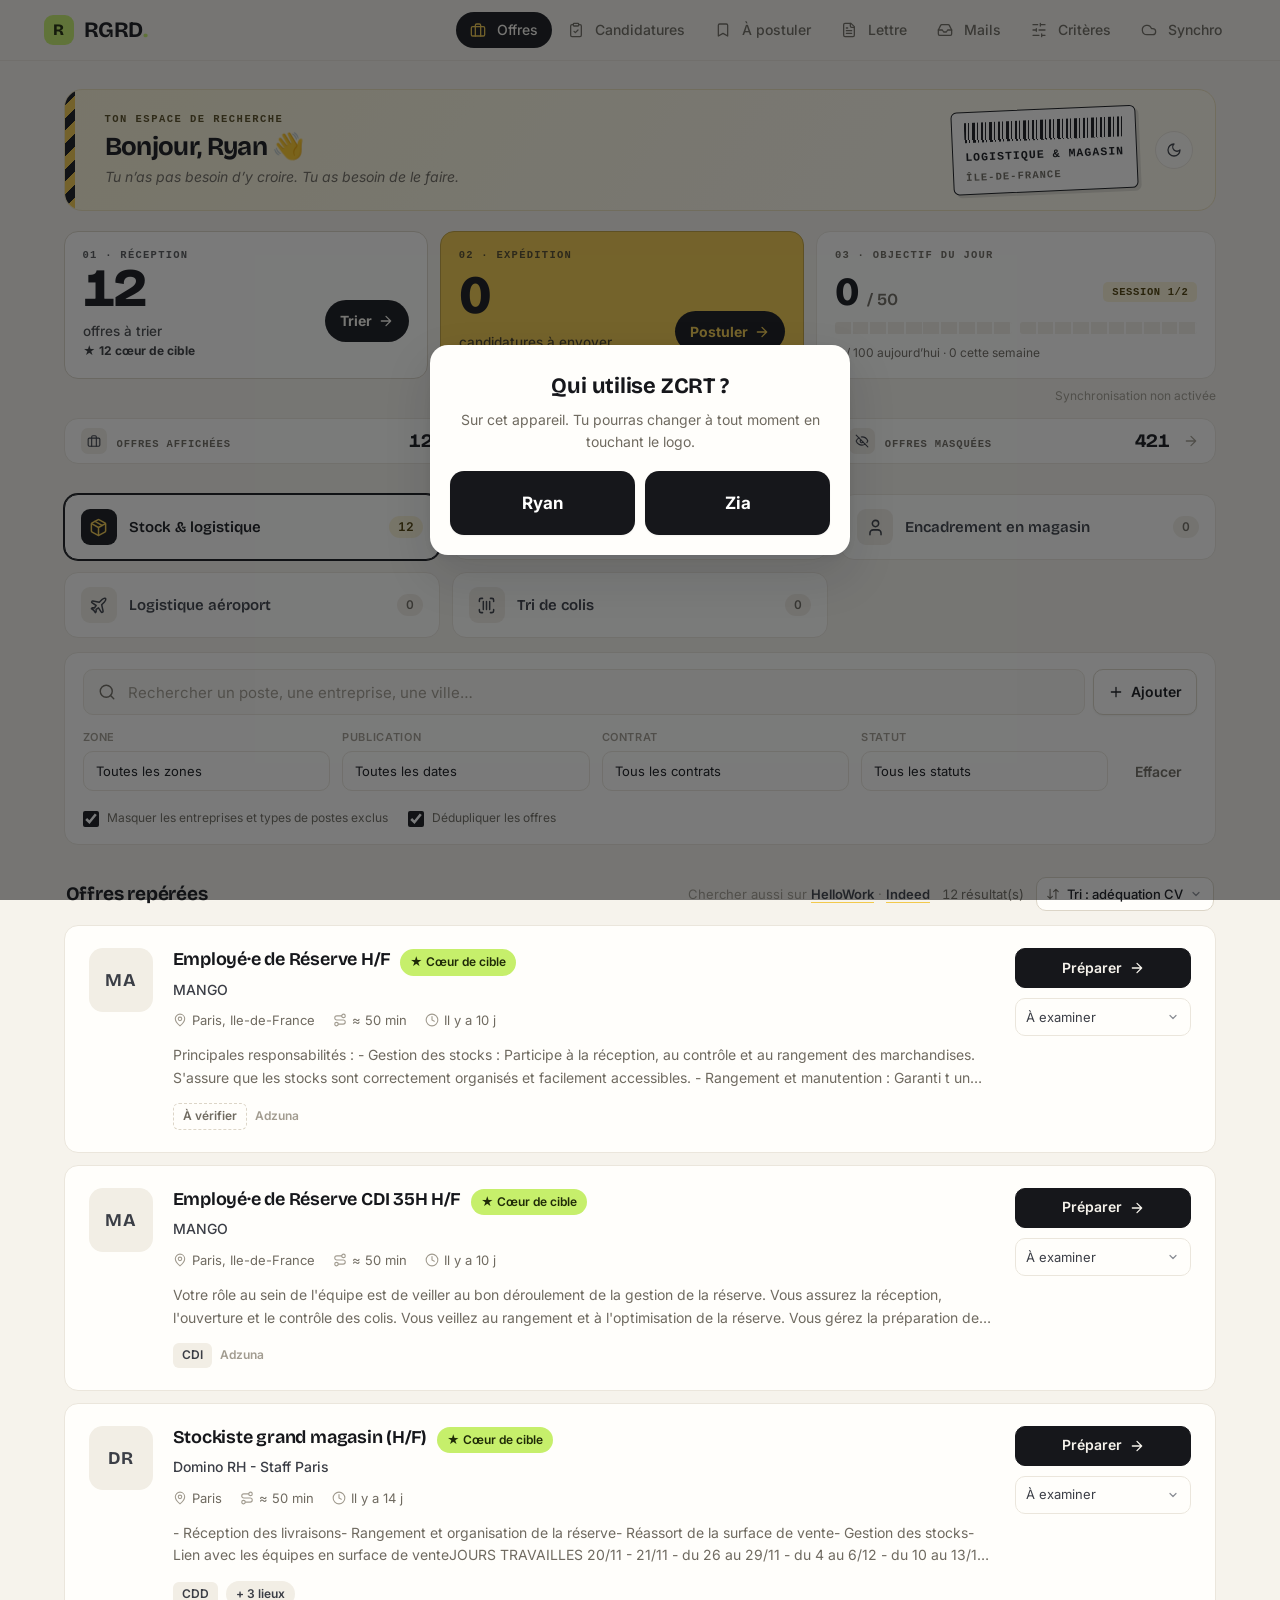
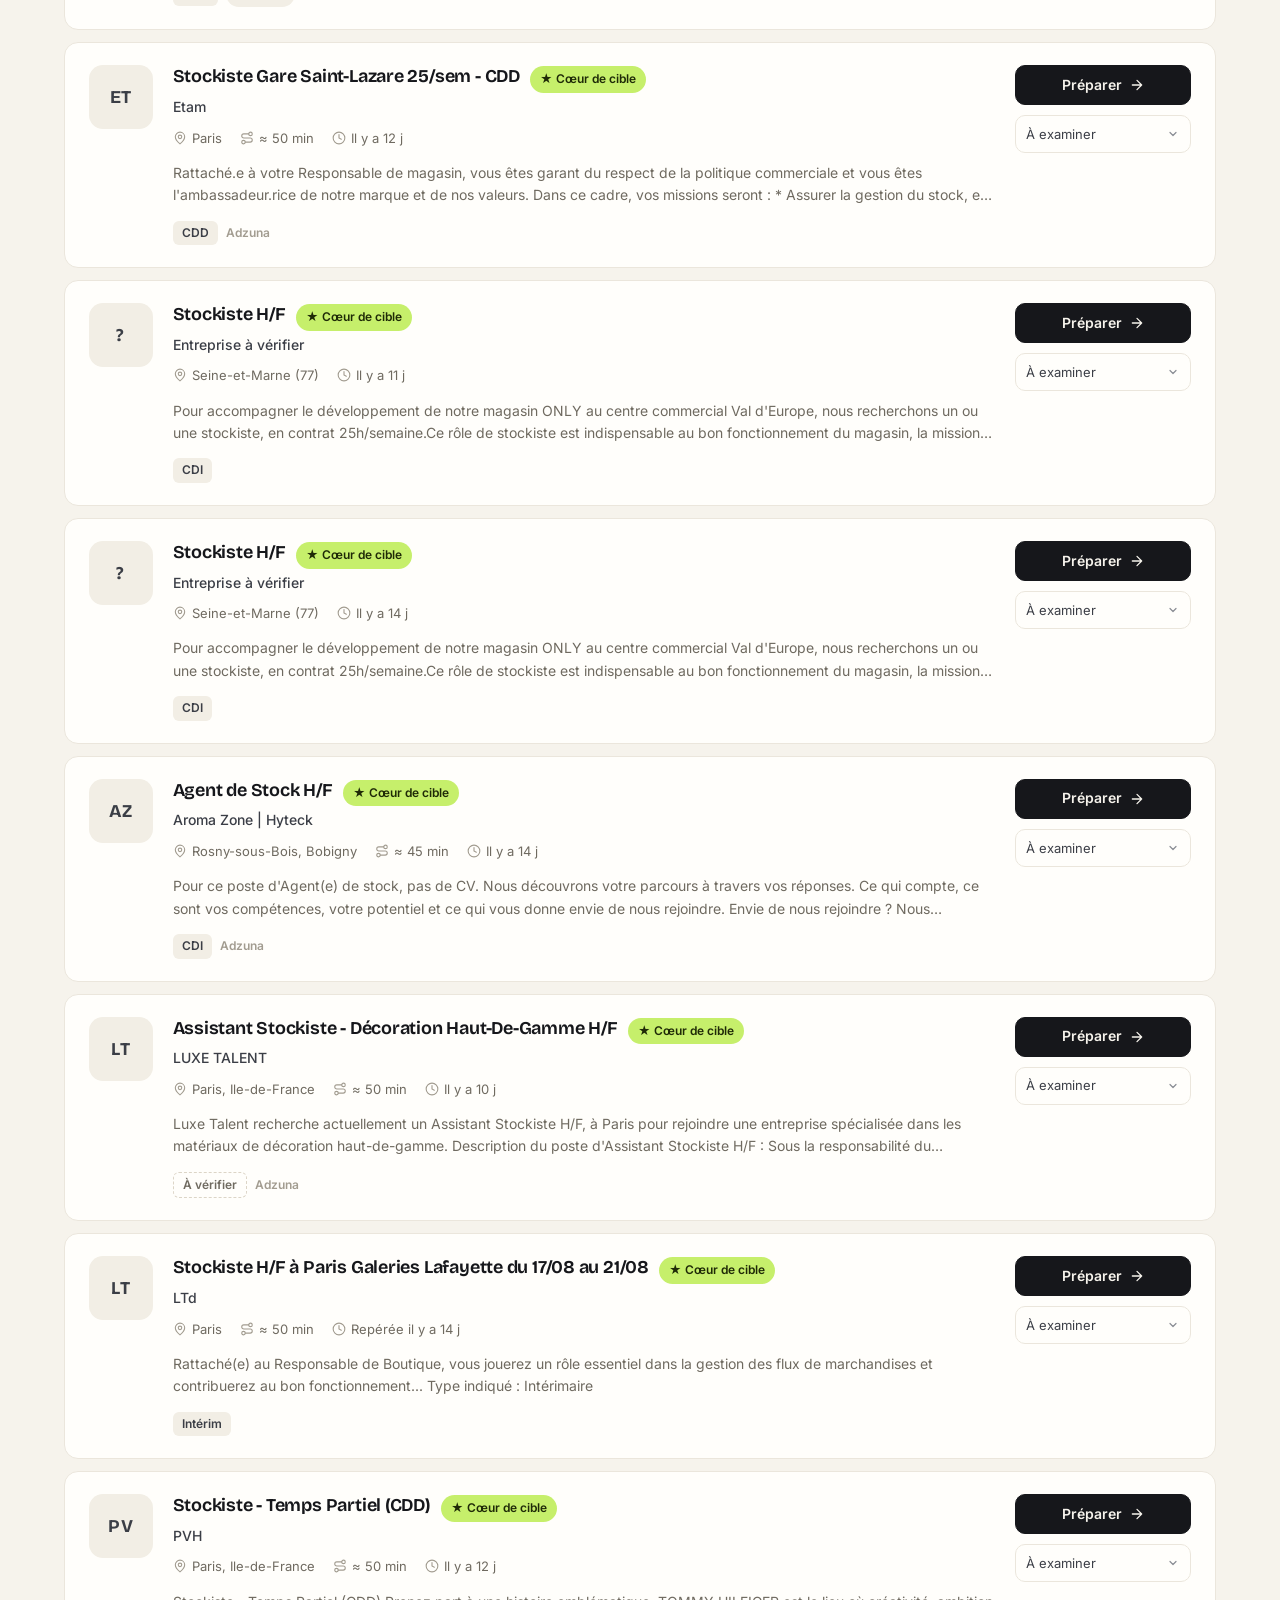
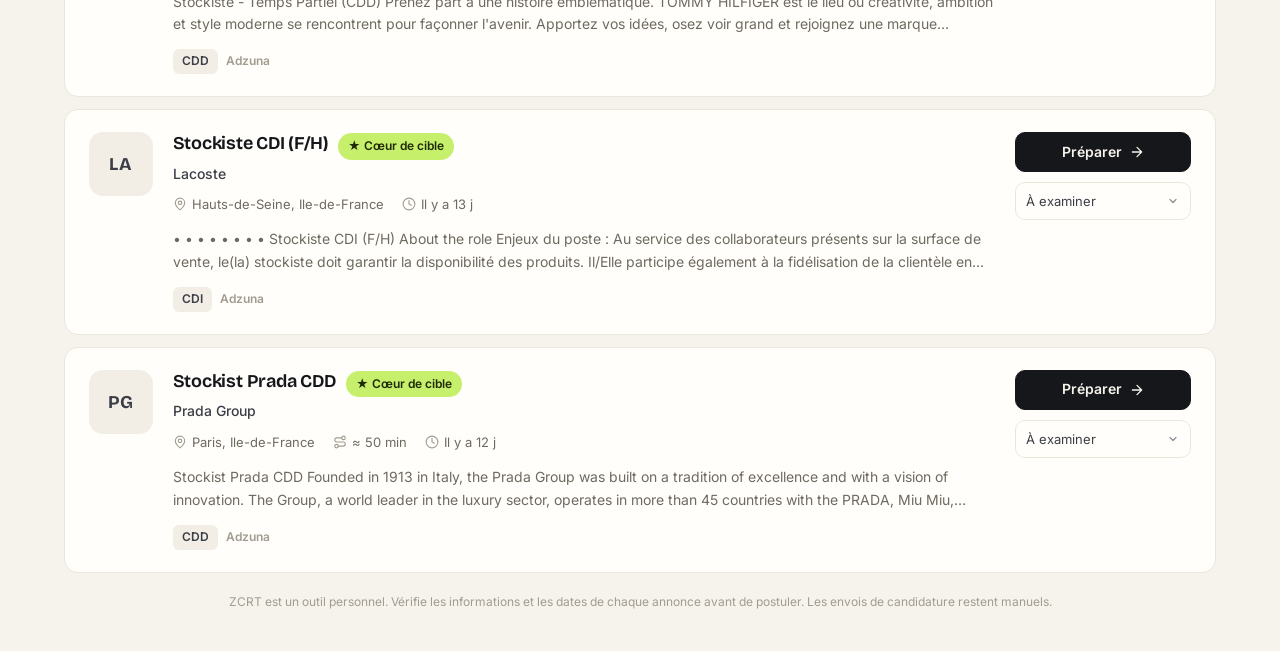
==== commit b9b3ce01: "RGRD : offres classées ★ cœur / bon / repli, alertes Indeed et LinkedIn Refonte pour avoir plus d'of" ====
--- a/index.html
+++ b/index.html
@@ -97,7 +97,7 @@
 
 <section id="dashboard" class="section active">
   <div class="pilot-bar">
-    <button id="triageBtn" class="action-btn tile"><span class="tile-tag">01 · Réception</span><span class="count" id="triageCount">0</span><span class="tile-name">offres à trier</span><span class="tile-go">Trier <svg class="ic" aria-hidden="true"><use href="#i-arrow"/></svg></span></button>
+    <button id="triageBtn" class="action-btn tile"><span class="tile-tag">01 · Réception</span><span class="count" id="triageCount">0</span><span class="tile-name">offres à trier</span><span class="tile-sub" id="statCore" hidden></span><span class="tile-go">Trier <svg class="ic" aria-hidden="true"><use href="#i-arrow"/></svg></span></button>
     <button id="queueBtn" class="ok action-btn tile"><span class="tile-tag">02 · Expédition</span><span class="count" id="queueCount">0</span><span class="tile-name">candidatures à envoyer</span><span class="tile-go">Postuler <svg class="ic" aria-hidden="true"><use href="#i-arrow"/></svg></span></button>
     <div class="goal" id="goalBox"><div class="goal-top"><span class="goal-label">03 · Objectif du jour</span><span class="goal-check"><svg class="ic" aria-hidden="true"><use href="#i-check"/></svg></span></div><div class="goal-main"><b id="goalToday">0</b><span class="goal-of">/ <span id="goalTarget">50</span></span><span class="goal-session" id="goalSession">Session 1/2</span></div><div class="goal-bars"><div class="goal-bar" title="Session 1"><i id="goalFill"></i></div><div class="goal-bar" title="Session 2"><i id="goalFill2"></i></div></div><div class="goal-text"><span id="goalDay">0 / 100</span> aujourd’hui · <span id="goalWeek">0</span> cette semaine</div></div>
     <span class="sync-state" id="syncState"></span>
--- a/theme.css
+++ b/theme.css
@@ -222,6 +222,11 @@
 .pill .ic { width: 13px; height: 13px; }
 .pill.green { background: color-mix(in srgb, var(--st-envoyee) 13%, transparent); color: var(--st-envoyee); }
 .pill.blue { background: color-mix(in srgb, var(--st-postuler) 13%, transparent); color: var(--st-postuler); }
+/* Niveaux d'intérêt (pilot.js, tierBadge) : ★ cœur de cible en avant, repli en retrait. */
+.pill.tier-coeur { background: var(--signal); color: var(--signal-ink); }
+.pill.tier-repli { background: transparent; border: 1px dashed var(--line, currentColor); color: var(--muted); }
+.tile-sub { display: block; font-size: 12px; font-weight: 700; opacity: .85; }
+.job-head .pill { flex: none; margin-top: 1px; }
 
 /* ---------- Statistiques ---------- */
 .stats { display: grid; grid-template-columns: repeat(4, minmax(0, 1fr)); gap: 12px; margin-bottom: 12px; }
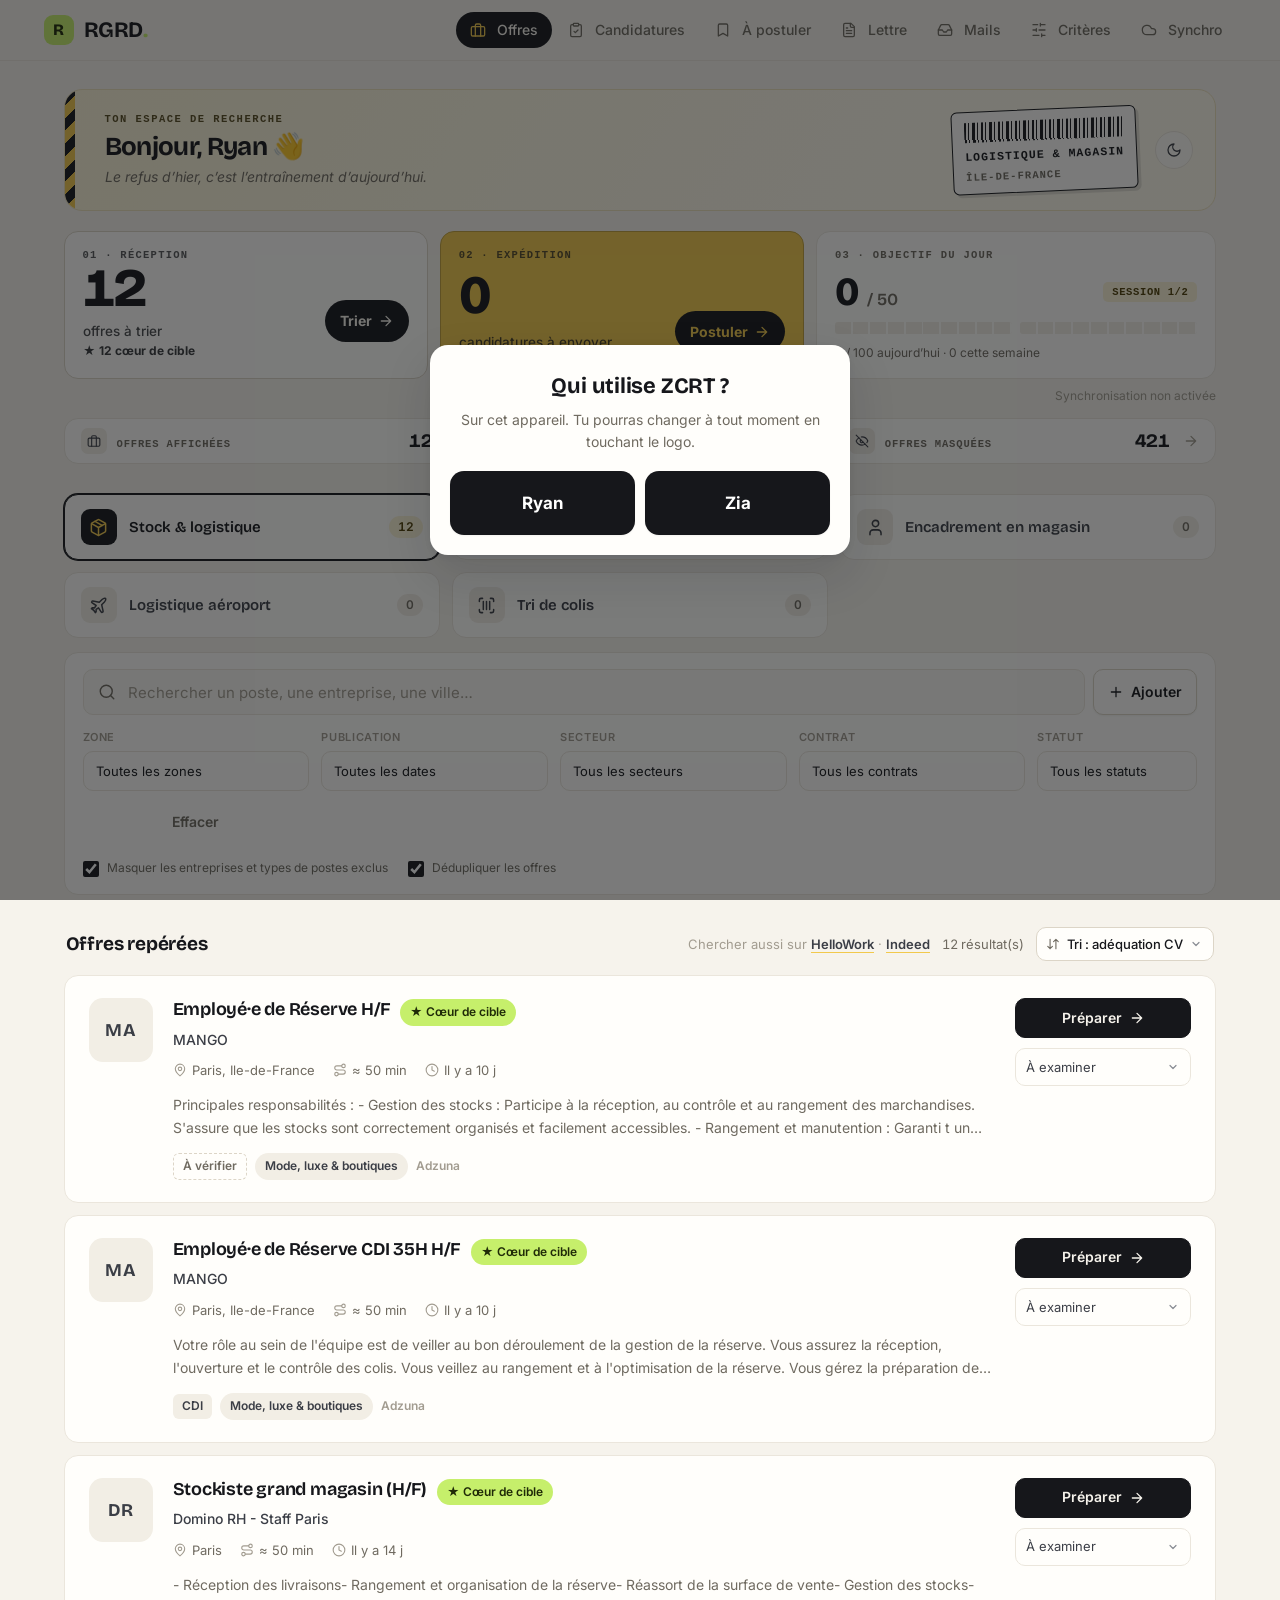
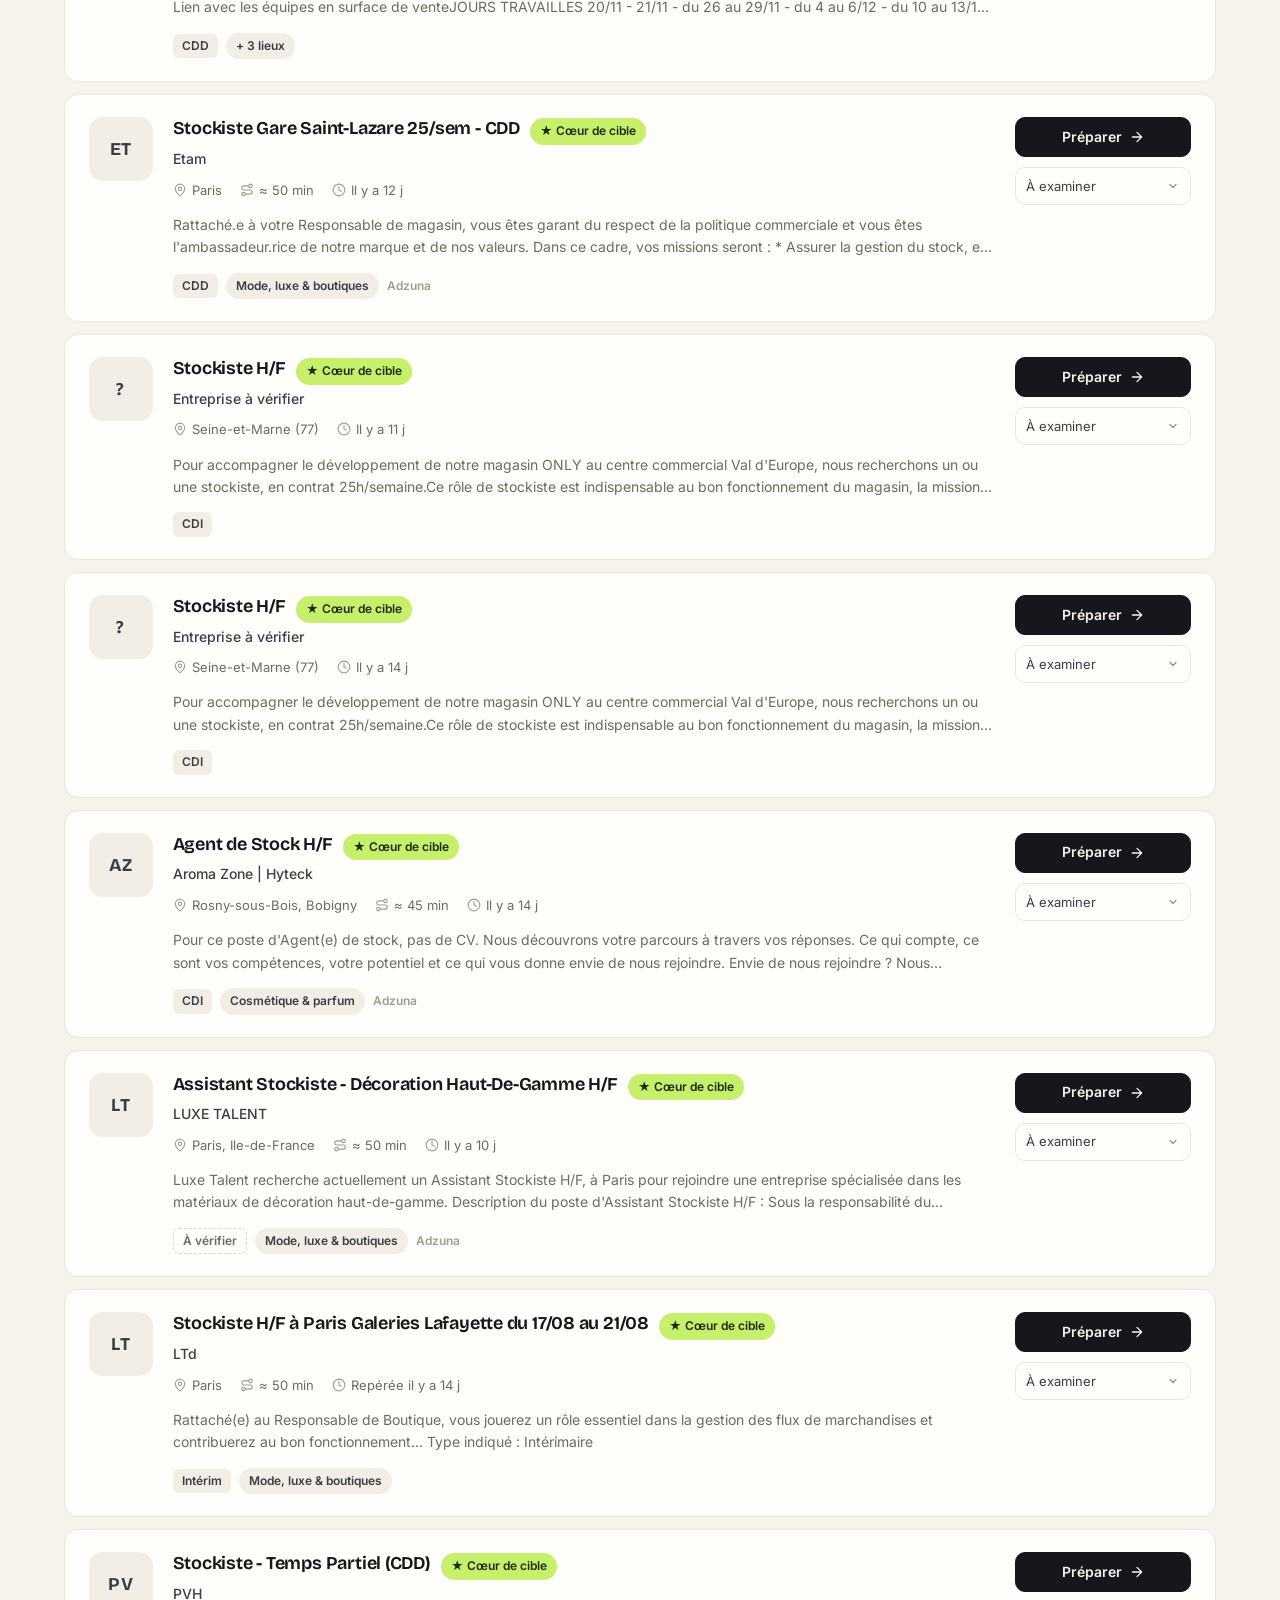
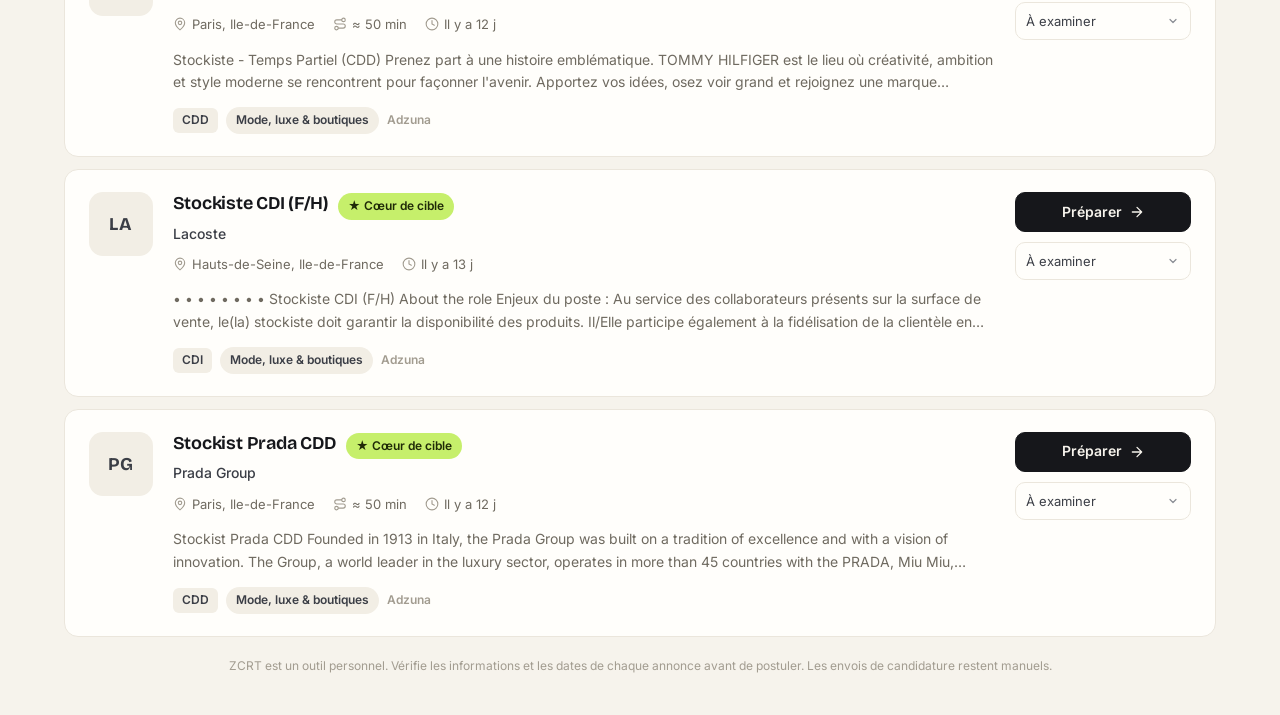
==== commit c0d0141f: "RGRD : recherche pilotée par le CV, secteurs et nouvelles sources d'offres Recherche - Les 106 reche" ====
--- a/index.html
+++ b/index.html
@@ -121,6 +121,7 @@
     <div class="filters" id="filtersBox">
       <div class="field"><label for="zone">Zone</label><select id="zone"><option value="all">Toutes les zones</option><option value="75">Paris (75)</option><option value="paris10">Paris 10e et autour</option><option value="93">Seine-Saint-Denis (93)</option><option value="92">Hauts-de-Seine (92)</option><option value="94">Val-de-Marne (94)</option><option value="gc">Grande couronne (77·78·91·95)</option><option value="IDF">Toute l'Île-de-France</option></select></div>
       <div class="field"><label for="freshness">Publication</label><select id="freshness"><option value="all">Toutes les dates</option><option value="1">24 dernières heures</option><option value="7">7 derniers jours</option><option value="30">30 derniers jours</option></select></div>
+      <div class="field" hidden><label for="sector">Secteur</label><select id="sector"><option value="all">Tous les secteurs</option></select></div>
       <div class="field"><label for="contract">Contrat</label><select id="contract"><option value="all">Tous les contrats</option><option>CDI</option><option>CDD</option><option>Intérim</option><option>À vérifier</option></select></div>
       <div class="field"><label for="status">Statut</label><select id="status"><option value="all">Tous les statuts</option><option value="À examiner">À examiner</option><option value="À postuler">À postuler</option><option value="Candidature envoyée">Candidature envoyée</option><option value="Entretien">Entretien</option><option value="Refus">Refus</option><option value="À relancer">À relancer</option><option value="Ignorée">Ignorée</option></select></div>
       <button id="resetFilters" class="ghost" type="button">Effacer</button>
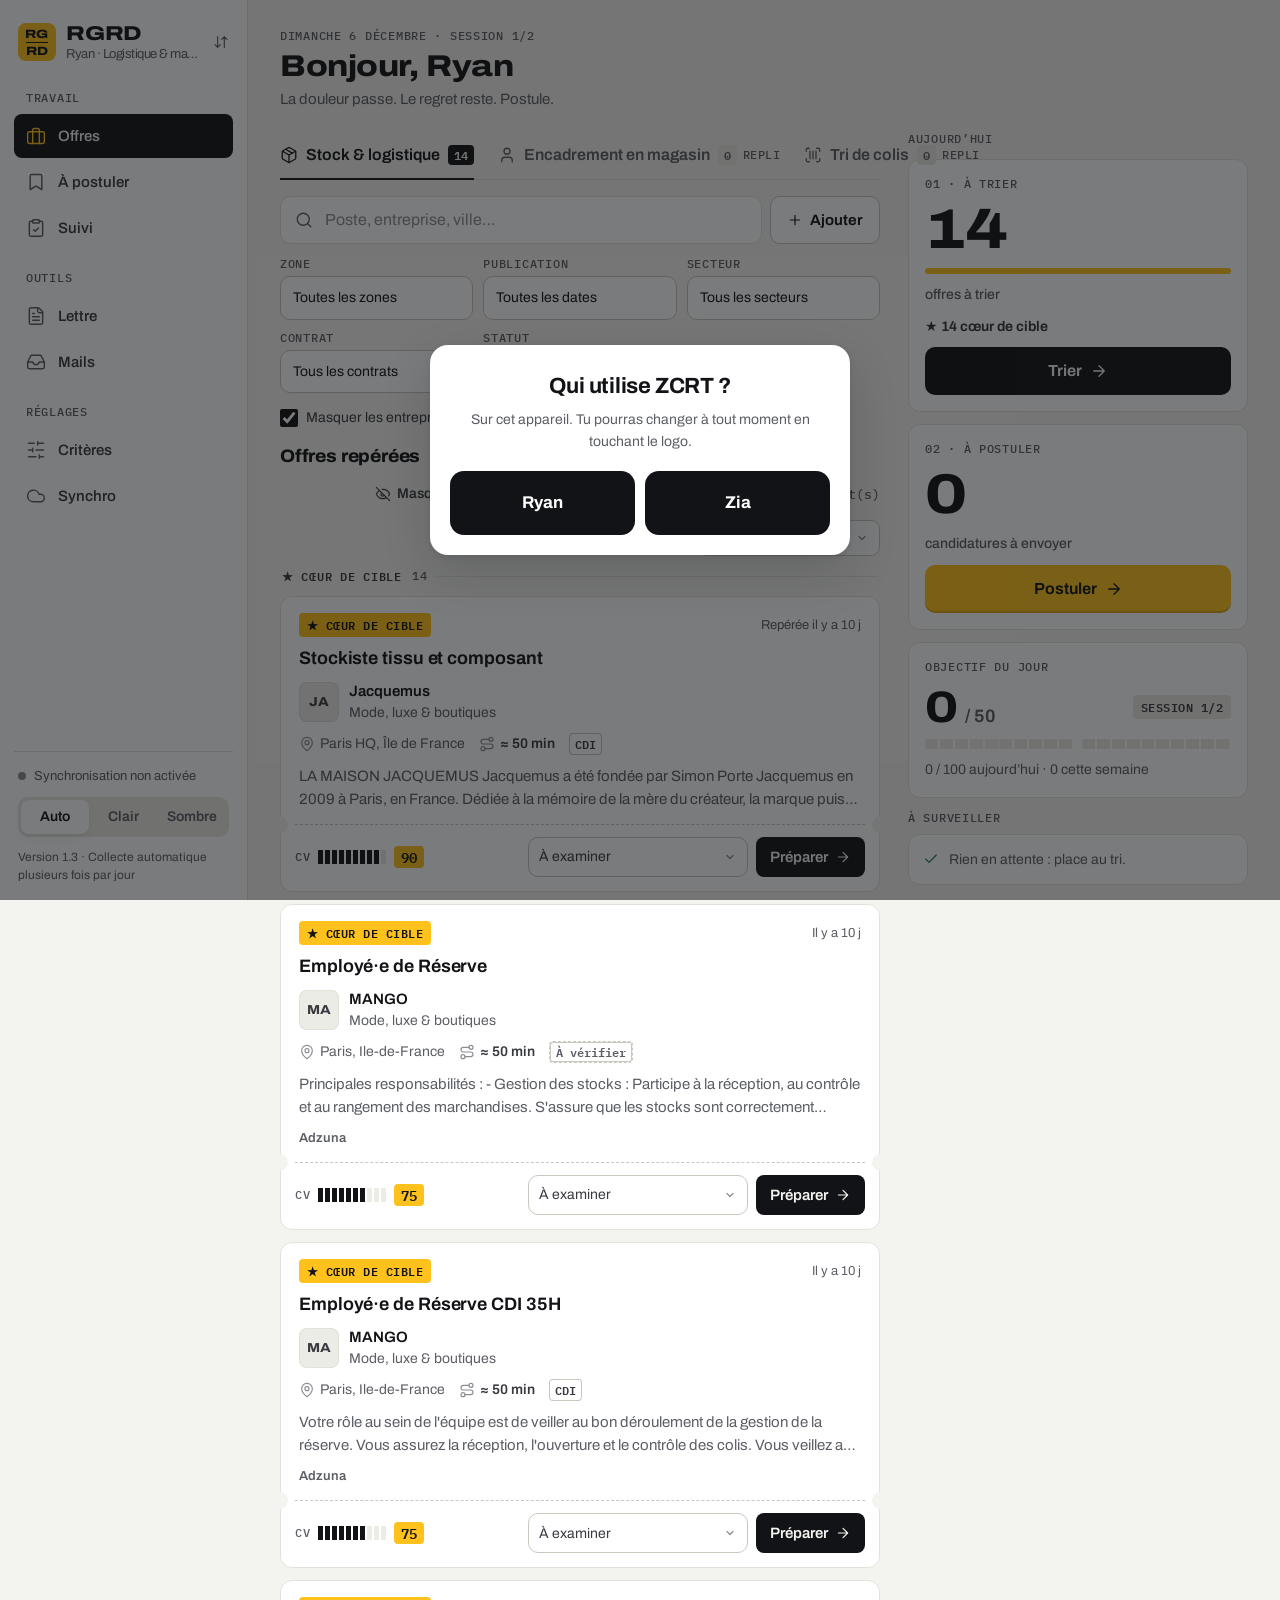
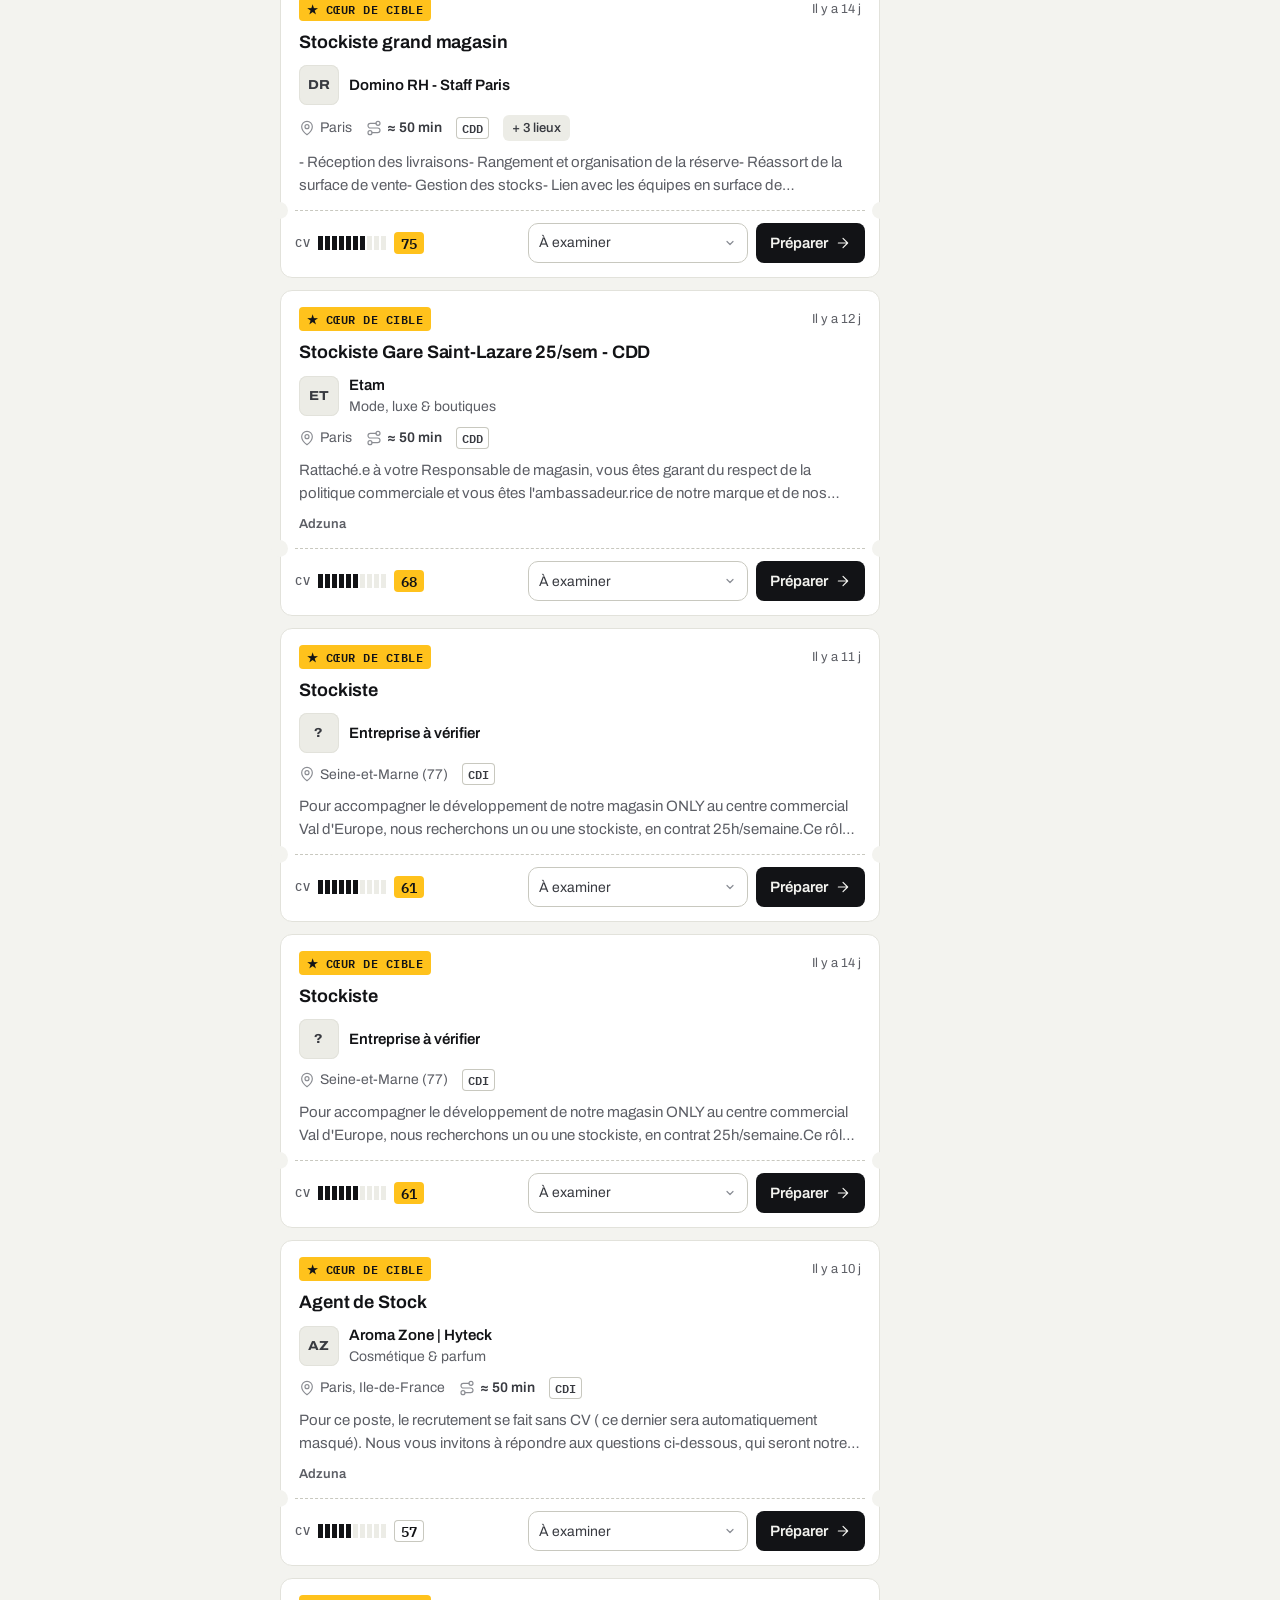
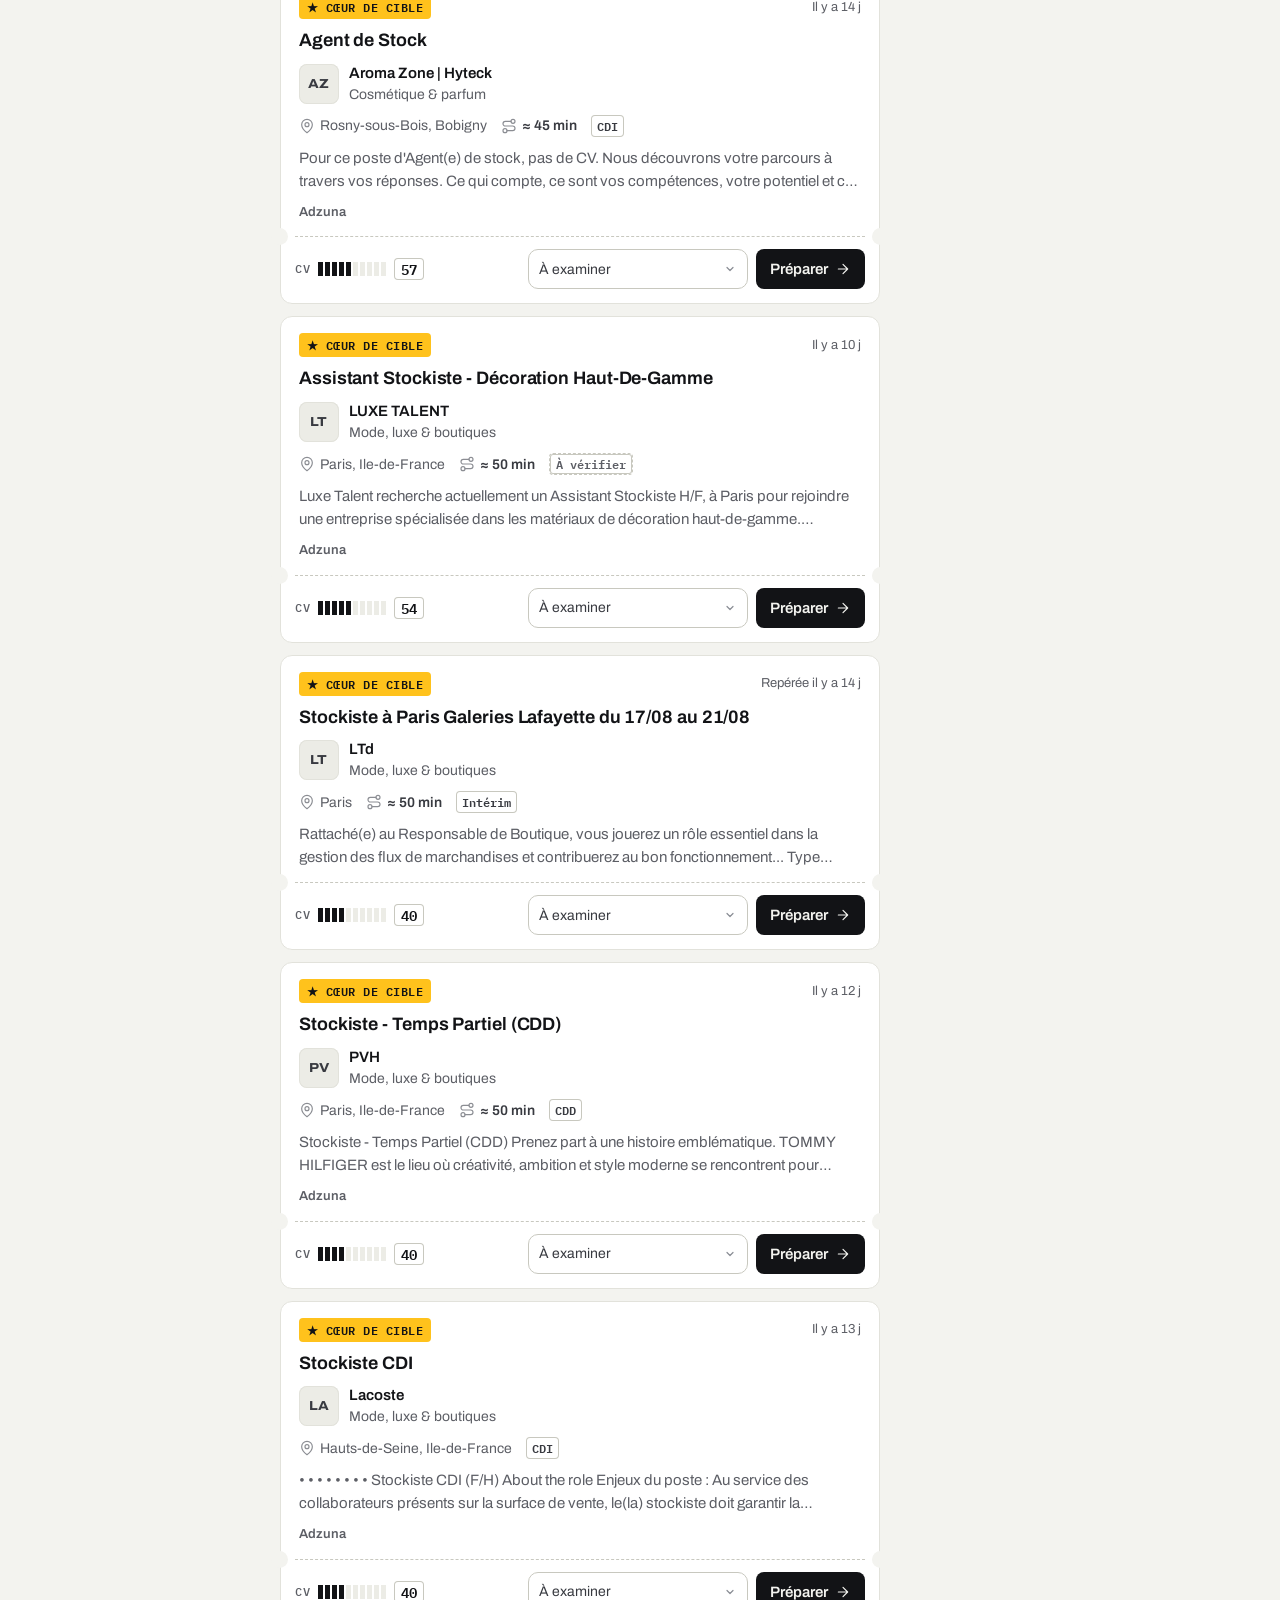
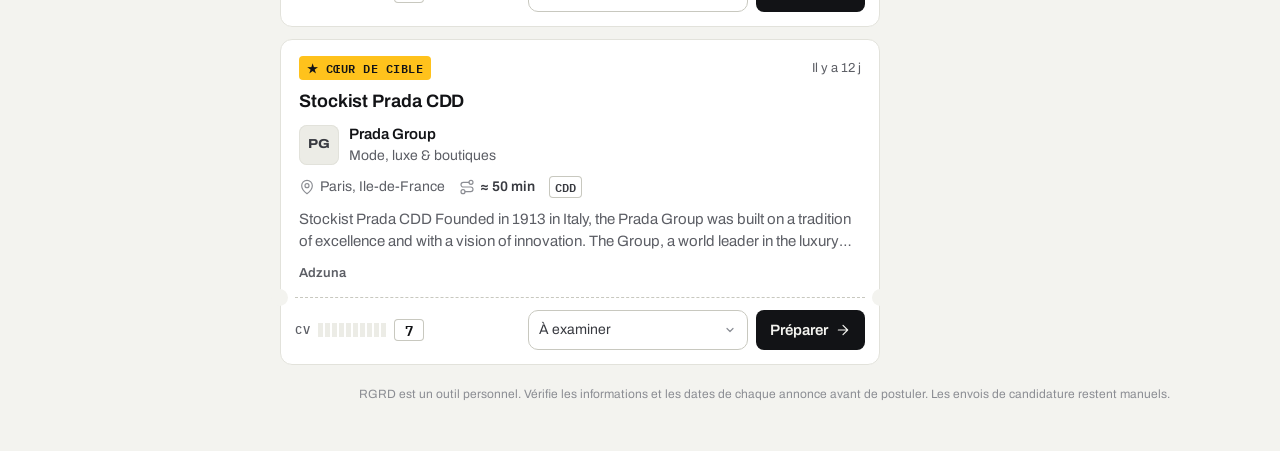
==== commit d44f6be5: "RGRD : refonte « Quai » du design, ZCRT inchangé - theme.css garde la structure commune ; l'habillag" ====
--- a/index.html
+++ b/index.html
@@ -15,6 +15,12 @@
 <link href="https://fonts.googleapis.com/css2?family=Bricolage+Grotesque:opsz,wght@12..96,500;12..96,700;12..96,800&family=Inter:wght@400;500;600;700&display=swap" rel="stylesheet">
 <link rel="stylesheet" href="theme.css">
 <script src="profiles.js"></script>
+<script>
+// Habillage du profil, chargé avant l'affichage : « Quai » pour RGRD (quai.css), « entrepôt » pour ZCRT.
+document.write(ACTIVE_PROFILE.design === 'quai'
+  ? '<link rel="stylesheet" href="quai.css"><link rel="stylesheet" href="https://fonts.googleapis.com/css2?family=Archivo:wdth,wght@62..125,400..800&family=IBM+Plex+Mono:wght@500;600&display=swap">'
+  : '<link rel="stylesheet" href="entrepot.css">');
+</script>
 <script>
 // Mode nuit appliqué avant l'affichage (pas de flash blanc) : choix enregistré
 // sur cet appareil, sinon réglage clair/sombre du système.
@@ -72,6 +78,15 @@
 <symbol id="i-file" viewBox="0 0 24 24"><path d="M15 2H6a2 2 0 0 0-2 2v16a2 2 0 0 0 2 2h12a2 2 0 0 0 2-2V7Z"/><path d="M14 2v4a2 2 0 0 0 2 2h4M16 13H8M16 17H8M10 9H8"/></symbol>
 <symbol id="i-user" viewBox="0 0 24 24"><path d="M19 21v-2a4 4 0 0 0-4-4H9a4 4 0 0 0-4 4v2"/><circle cx="12" cy="7" r="4"/></symbol>
 <symbol id="i-sort" viewBox="0 0 24 24"><path d="m3 16 4 4 4-4M7 20V4M21 8l-4-4-4 4M17 4v16"/></symbol>
+<symbol id="i-home" viewBox="0 0 24 24"><path d="M3 10.5 12 3l9 7.5"/><path d="M5 9v12h14V9"/><path d="M10 21v-6h4v6"/></symbol>
+<symbol id="i-grid" viewBox="0 0 24 24"><rect x="3" y="3" width="7" height="7" rx="1.5"/><rect x="14" y="3" width="7" height="7" rx="1.5"/><rect x="3" y="14" width="7" height="7" rx="1.5"/><rect x="14" y="14" width="7" height="7" rx="1.5"/></symbol>
+<symbol id="i-flame" viewBox="0 0 24 24"><path d="M8.5 14.5A2.5 2.5 0 0 0 11 12c0-1.4-.5-2-1-3-1.1-2.1-.2-4 2-6 .5 2.5 2 4.9 4 6.5 2 1.6 3 3.5 3 5.5a7 7 0 1 1-14 0c0-1.2.4-2.3 1-3a2.5 2.5 0 0 0 2.5 2.5z"/></symbol>
+<symbol id="i-chev" viewBox="0 0 24 24"><path d="m9 6 6 6-6 6"/></symbol>
+<symbol id="i-undo" viewBox="0 0 24 24"><path d="M9 14 4 9l5-5"/><path d="M4 9h10.5a5.5 5.5 0 0 1 0 11H11"/></symbol>
+<symbol id="i-health" viewBox="0 0 24 24"><rect x="3" y="3" width="18" height="18" rx="3"/><path d="M12 8v8M8 12h8"/></symbol>
+<symbol id="i-warehouse" viewBox="0 0 24 24"><path d="M3 21V8l9-5 9 5v13"/><path d="M7 21v-8h10v8M7 17h10"/></symbol>
+<symbol id="i-cloudx" viewBox="0 0 24 24"><path d="M17.5 19H9a7 7 0 1 1 6.7-9h1.8a4.5 4.5 0 1 1 0 9Z"/><path d="m10 11 4 4M14 11l-4 4"/></symbol>
+<symbol id="i-cloudok" viewBox="0 0 24 24"><path d="M17.5 19H9a7 7 0 1 1 6.7-9h1.8a4.5 4.5 0 1 1 0 9Z"/><path d="m9.5 13.5 2 2 4-4"/></symbol>
 </svg>
 <div class="app">
 <aside class="side">
@@ -217,6 +232,7 @@
 <script src="motion.js"></script>
 <script src="fun.js"></script>
 <script src="lettre.js"></script>
+<script src="quai.js"></script>
 <script src="app.js"></script>
 </body>
 </html>
--- a/theme.css
+++ b/theme.css
@@ -798,376 +798,3 @@
 @media (prefers-reduced-motion: reduce) {
   *, *::before, *::after { animation: none !important; transition: none !important; scroll-behavior: auto !important; }
 }
-
-/* ==========================================================================
-   Habillage RGRD : calme et aéré. Fond crème, texte noir, jaune en accent,
-   noir pour l'action principale, bordures légères et coins doucement arrondis.
-   ========================================================================== */
-:root:not([data-theme="dark"]) {
-  --bg: #f6f3ec;
-  --surface: #fffefb;
-  --surface-2: #faf8f3;
-  --surface-3: #f2eee5;
-  --line: #ebe6dc;
-  --line-strong: #dcd5c7;
-  --muted: #6f6a60;
-  --faint: #a29c90;
-  --accent: #f2c94c;
-  --accent-soft: #fbf3d6;
-  --accent-ink: #4d3d06;
-}
-:root[data-theme="dark"] { --accent: #f2c94c; --accent-soft: #2a2414; --accent-ink: #f6dc8a; }
-:root { --r-card: 14px; --r-ctrl: 10px; }
-
-/* ---------- Navigation (barre du haut sur ordinateur) ---------- */
-@media (min-width: 901px) {
-  .app { grid-template-columns: minmax(0, 1fr); }
-  .side {
-    position: sticky; top: 0; height: auto; flex-direction: row; align-items: center; gap: 24px;
-    padding: 12px clamp(18px, 3.4vw, 44px); color: var(--ink); border-bottom: 1px solid var(--line);
-    background: color-mix(in srgb, var(--bg) 86%, transparent); -webkit-backdrop-filter: blur(14px); backdrop-filter: blur(14px);
-  }
-  :root[data-theme="dark"] .side { background: color-mix(in srgb, var(--bg) 86%, transparent); border-right: 0; }
-  .side .brand { margin: 0; }
-  .side-note { display: none; }
-  .nav { grid-auto-flow: column; gap: 2px; margin-left: auto; }
-  .nav button { width: auto; min-height: 36px; padding: 7px 14px; border-radius: 999px; color: var(--muted); font-size: 14px; }
-  .nav button .ic { width: 16px; height: 16px; }
-  .nav button:hover { background: var(--surface-3); color: var(--ink); }
-  .nav button.active { background: var(--ink); color: var(--bg); }
-  .nav button.active .ic { color: var(--accent); }
-  .nav-count { background: var(--surface-3); color: var(--ink); }
-  .nav button.active .nav-count { background: var(--accent); color: var(--accent-ink); }
-  .main { padding-top: 28px; }
-}
-@media (max-width: 900px) {
-  :root:not([data-theme="dark"]) .side { background: var(--surface); border-top: 1px solid var(--line); }
-  :root:not([data-theme="dark"]) .nav button { color: var(--muted); }
-  :root:not([data-theme="dark"]) .nav button.active span { color: var(--ink); }
-  :root:not([data-theme="dark"]) .nav button.active .ic { color: #b8900f; }
-  .nav-count { background: var(--accent); color: var(--accent-ink); }
-}
-
-/* ---------- Bannière d'accueil : douce, discrète ---------- */
-.top {
-  align-items: center; justify-content: flex-start; text-align: left; min-height: 0;
-  padding: 22px 28px; margin-bottom: 20px; border: 1px solid color-mix(in srgb, var(--accent) 22%, var(--line));
-  border-radius: 18px; overflow: hidden;
-  background: linear-gradient(120deg, var(--accent-soft), color-mix(in srgb, var(--accent-soft) 45%, var(--surface)) 70%);
-}
-.top::before, .top::after { display: none; }
-.top .top-text { position: relative; z-index: 1; max-width: 62%; }
-.top .eyebrow { color: color-mix(in srgb, var(--accent-ink) 70%, var(--muted)); letter-spacing: .12em; }
-.top h1 { margin: 6px 0 4px; font-size: 26px; font-weight: 700; color: var(--ink); }
-.top .motto { color: var(--muted); font-size: 14px; }
-.hero-art { position: absolute; right: 76px; top: 50%; font-size: 48px; line-height: 1; letter-spacing: -6px; opacity: .9; transform: translateY(-50%); pointer-events: none; user-select: none; filter: drop-shadow(0 4px 8px rgba(0, 0, 0, .08)); }
-.top .top-actions { top: 50%; right: 22px; transform: translateY(-50%); }
-.top .theme-toggle { background: color-mix(in srgb, var(--surface) 70%, transparent); border: 1px solid var(--line); }
-
-/* ---------- Surfaces communes ---------- */
-.stat, .goal, .panel, .search-panel, .category-tabs button, .job {
-  background: var(--surface); border: 1px solid var(--line); border-radius: var(--r-card); box-shadow: none;
-}
-button, select, .search-box, .search-row > button, .sort select { border-radius: var(--r-ctrl); }
-
-/* ---------- Indicateurs : sobres, monochromes ---------- */
-.stats { gap: 12px; margin-bottom: 14px; }
-.stat { gap: 14px; padding: 16px 18px; }
-.stat .stat-ic, .stat:nth-child(n) .stat-ic { width: 34px; height: 34px; border-radius: 9px; background: var(--surface-3); color: var(--ink-2); }
-.stat .stat-ic .ic { width: 17px; height: 17px; }
-.stat label { color: var(--muted); font-size: 12.5px; }
-.stat strong { margin-top: 3px; font-size: 26px; }
-.stat.clickable:hover { border-color: var(--line-strong); box-shadow: none; transform: none; }
-
-/* ---------- Actions : Postuler en jaune, Trier en blanc ---------- */
-.pilot-bar { margin-bottom: 30px; }
-.action-btn { min-height: 54px; font-size: 15px; box-shadow: none; }
-#queueBtn { background: var(--accent); color: #17181c; border: 1px solid color-mix(in srgb, var(--accent) 80%, #000); }
-#queueBtn:hover { background: color-mix(in srgb, var(--accent) 90%, #000); }
-#queueBtn::after { display: none; }
-#queueBtn .count { background: rgba(0, 0, 0, .12); color: #17181c; }
-#triageBtn, :root[data-theme="dark"] #triageBtn { background: var(--surface); color: var(--ink); border: 1px solid var(--line-strong); }
-#triageBtn:hover { background: var(--surface-2); border-color: var(--ink); }
-#triageBtn .count { background: var(--surface-3); color: var(--ink-2); }
-.goal { padding: 12px 16px; }
-.goal-bars { display: grid; grid-template-columns: 1fr 1fr; gap: 6px; }
-.goal-bar { height: 5px; }
-.goal-bar.full i { background: var(--st-envoyee); }
-.goal-session { margin-right: 4px; padding: 1px 7px; border-radius: 999px; background: var(--accent-soft); color: var(--accent-ink); font-size: 11px; font-weight: 700; }
-.goal-bar i { background: var(--accent); }
-.goal-bar i::after { display: none; }
-.sync-state { color: var(--faint); }
-
-/* ---------- Catégories ---------- */
-.category-tabs { gap: 12px; margin-bottom: 14px; }
-.category-tabs button { padding: 14px 16px; color: var(--ink-2); }
-.category-tabs button .ct-ic { width: 36px; height: 36px; border-radius: 9px; background: var(--surface-3); color: var(--ink-2); }
-.category-tabs button:hover { background: var(--surface); border-color: var(--line-strong); }
-.category-tabs button.active { color: var(--ink); background: var(--surface); border-color: var(--ink); box-shadow: 0 0 0 1px var(--ink); }
-.category-tabs button.active .ct-ic { background: var(--ink); color: var(--accent); }
-.category-tabs button.active .ct-count { background: var(--accent-soft); color: var(--accent-ink); }
-
-/* ---------- Recherche et filtres ---------- */
-.search-panel { padding: 16px 18px; margin-bottom: 32px; }
-.search-box { min-height: 46px; background: var(--surface-2); border: 1px solid var(--line); }
-.search-row > button { border: 1px solid var(--line-strong); background: var(--surface); }
-.filters { gap: 12px; margin-top: 14px; }
-.filters .field label { margin-bottom: 5px; font-size: 11px; font-weight: 600; letter-spacing: .06em; text-transform: uppercase; color: var(--faint); }
-.filters select { min-height: 40px; border-color: var(--line); background-color: var(--surface); }
-.checks { padding-top: 6px; }
-
-/* ---------- Résultats ---------- */
-.results-head { margin: 0 2px 14px; }
-.results-head h2 { font-size: 19px; letter-spacing: -.01em; }
-.results-tools { flex-wrap: wrap; justify-content: flex-end; }
-.more-search { color: var(--faint); font-size: 13px; }
-.more-search a { color: var(--ink-2); font-weight: 600; text-decoration: none; border-bottom: 1px solid var(--accent); }
-.more-search a:hover { color: var(--ink); }
-@media (max-width: 640px) { .more-search { order: 3; width: 100%; text-align: right; } }
-.jobs { gap: 12px; }
-
-/* ---------- Cartes d'offres : aérées, hiérarchie nette ---------- */
-.job { grid-template-columns: 64px minmax(0, 1fr) 176px; gap: 20px; padding: 22px 24px; align-items: start; overflow: hidden; }
-.job::before { display: none; }
-.job:hover { border-color: var(--line-strong); box-shadow: 0 6px 20px rgba(23, 24, 28, .05); transform: none; }
-.job .job-logo, :root[data-theme="dark"] .job .job-logo {
-  position: relative; overflow: hidden; width: 64px; height: 64px; min-height: 0; border-radius: 14px;
-  background: var(--surface-3); color: var(--ink-2); font-size: 18px;
-}
-.job-logo { position: relative; overflow: hidden; }
-.job-logo img { position: absolute; inset: 0; width: 100%; height: 100%; padding: 3px; border-radius: inherit; background: #fff; object-fit: contain; }
-.job .job-logo.has-logo { background: #fff; box-shadow: inset 0 0 0 1px var(--line); }
-.job .job-logo img { padding: 9px; }
-.job .job-logo.logo-sd img { padding: 16px; }
-.job-logo.has-logo > span { visibility: hidden; }
-.job-main { padding: 0; }
-.job-head { gap: 10px; }
-.job h3 { font-size: 18px; font-weight: 650; line-height: 1.3; letter-spacing: -.012em; color: var(--ink); }
-.job-company { margin-top: 3px; color: var(--ink-2); font-size: 14px; font-weight: 500; }
-.job-meta { gap: 6px 18px; margin-top: 10px; color: var(--muted); font-size: 13px; }
-.job-meta > span:first-child { padding: 0; background: none; border-radius: 0; color: var(--muted); font-weight: 400; }
-.job-meta .ic { color: var(--faint); }
-.job-meta .travel { color: var(--muted); font-weight: 400; }
-.job p { margin-top: 14px; color: var(--muted); font-size: 14px; line-height: 1.6; }
-.job-main > p { cursor: pointer; border-radius: 8px; transition: background-color .15s var(--ease), color .15s var(--ease); }
-.job-main > p:hover { color: var(--ink-2); }
-.job-main > p.open {
-  display: block; -webkit-line-clamp: unset; max-height: 220px; overflow-y: auto; overscroll-behavior: contain;
-  margin-left: -10px; margin-right: -10px; padding: 10px; background: var(--surface-2); color: var(--ink-2); box-shadow: inset 0 0 0 1px var(--line);
-}
-.job-tags { gap: 8px; margin-top: 14px; }
-.contract, .c-cdi, .c-cdd, .c-interim { padding: 3px 9px; border: 0; border-radius: 6px; background: var(--surface-3); color: var(--ink-2); font-size: 12px; font-weight: 600; }
-.c-verifier { padding: 3px 9px; border-radius: 6px; background: transparent; color: var(--muted); border: 1px dashed var(--line-strong); font-size: 12px; }
-.source-credit { color: var(--faint); font-size: 12px; border: 0; padding: 0; }
-.badge-new, :root[data-theme="dark"] .badge-new { background: var(--accent-soft); color: var(--accent-ink); }
-.job-side { padding: 0; gap: 10px; justify-content: flex-start; }
-.job .prep-main { min-height: 40px; background: var(--ink); color: var(--bg); border: 1px solid var(--ink); box-shadow: none; }
-.job .prep-main:hover { background: color-mix(in srgb, var(--ink) 85%, var(--accent)); }
-.job-side select { min-height: 38px; border-color: var(--line); font-size: 13px; }
-.job[data-status="Candidature envoyée"], .job[data-status="Refus"], .job[data-status="Ignorée"] { background: var(--surface-2); }
-
-/* ---------- Grand écran : contenu élargi, offres sur deux colonnes ---------- */
-@media (min-width: 1440px) {
-  .main { max-width: 1560px; }
-  .side { padding-left: max(44px, calc((100vw - 1560px) / 2 + 44px)); padding-right: max(44px, calc((100vw - 1560px) / 2 + 44px)); }
-}
-@media (min-width: 1500px) {
-  .jobs { grid-template-columns: repeat(2, minmax(0, 1fr)); gap: 14px; }
-  .jobs > :not(.job) { grid-column: 1 / -1; }
-  .job { grid-template-columns: 56px minmax(0, 1fr); }
-  .job .job-logo { width: 56px; height: 56px; }
-  .job-side { grid-column: 2; flex-direction: row; align-items: center; gap: 8px; margin-top: 4px; }
-  .job-side > :not(.prep-main) { flex: 1; min-width: 0; }
-  .job-side .status { display: none; }
-}
-
-/* ---------- Tablette et mobile ---------- */
-@media (max-width: 900px) {
-  .top { padding: 18px 20px; }
-  .top .top-text { max-width: 74%; }
-  .top .top-actions { top: 16px; transform: none; }
-  .hero-art { right: 18px; top: auto; bottom: 12px; font-size: 38px; transform: none; }
-  .pilot-bar { margin-bottom: 22px; }
-  .search-panel { margin-bottom: 24px; }
-}
-@media (max-width: 640px) {
-  .top { padding: 16px 18px 52px; margin-bottom: 16px; }
-  .top .top-text { max-width: 100%; padding-right: 40px; }
-  .top h1 { font-size: 22px; }
-  .hero-art { font-size: 32px; bottom: 10px; }
-  .job { grid-template-columns: 44px minmax(0, 1fr); gap: 12px 14px; padding: 16px; }
-  .job .job-logo { width: 44px; height: 44px; border-radius: 11px; font-size: 14px; }
-  .job .job-logo img { padding: 6px; }
-  .job .job-logo.logo-sd img { padding: 10px; }
-  .job h3 { font-size: 16px; }
-  .job p { font-size: 13.5px; }
-  .job-side { grid-column: 1 / -1; padding: 0; }
-}
-
-/* ---------- Générateur de lettre ---------- */
-.lm-grid { display: grid; grid-template-columns: minmax(0, 1fr) minmax(0, 1.1fr); gap: 16px; align-items: start; }
-.lm-input { display: grid; gap: 14px; }
-.lm-input > #lmClear { justify-self: start; color: var(--muted); }
-.lm-input textarea { min-height: 220px; line-height: 1.55; }
-.lm-cvs { display: flex; flex-wrap: wrap; gap: 8px; }
-.lm-cv input { position: absolute; opacity: 0; pointer-events: none; }
-.lm-cv span { display: inline-flex; align-items: center; gap: 8px; padding: 8px 14px; border: 1px solid var(--line-strong); border-radius: 999px; background: var(--surface); color: var(--ink-2); font-size: 14px; font-weight: 500; cursor: pointer; transition: background-color .15s var(--ease), border-color .15s var(--ease); }
-.lm-cv span .ic { width: 16px; height: 16px; }
-.lm-cv input:checked + span { background: var(--ink); border-color: var(--ink); color: var(--bg); }
-.lm-cv input:checked + span .ic { color: var(--accent); }
-.lm-cv input:focus-visible + span { outline: 2px solid var(--focus); outline-offset: 2px; }
-.lm-file { margin-top: 6px; color: var(--muted); font-size: 12.5px; }
-.lm-fields { display: grid; grid-template-columns: 1fr 1fr .8fr; gap: 10px; }
-.lm-fields .field:first-child { grid-column: 1 / -1; } /* poste sur toute la largeur, puis entreprise, ville, contrat */
-.lm-result { position: sticky; top: 76px; }
-.lm-result textarea { width: 100%; min-height: 460px; padding: 18px 20px; border: 1px solid var(--line); border-radius: var(--r-ctrl); background: var(--surface-2); font: 14.5px/1.65 var(--sans); color: var(--ink); resize: vertical; }
-.lm-result.empty .lm-actions { opacity: .45; pointer-events: none; }
-.lm-actions { display: flex; flex-wrap: wrap; gap: 8px; margin-top: 12px; }
-@media (max-width: 900px) {
-  .lm-grid { grid-template-columns: minmax(0, 1fr); }
-  .lm-result { position: static; }
-  .lm-result textarea { min-height: 380px; }
-  .lm-fields { grid-template-columns: 1fr 1fr; }
-}
-
-/* ==========================================================================
-   Esprit entrepôt : même identité (crème, noir, jaune), avec trois motifs
-   empruntés à la logistique — une bande de signalisation jaune et noire,
-   des étiquettes en caractères machine, des perforations en pointillés.
-   Zones retouchées : haut de page, candidatures, navigation mobile.
-   ========================================================================== */
-:root {
-  --hazard: repeating-linear-gradient(-45deg, var(--accent) 0 9px, #17181c 9px 18px);
-  --label: 600 10.5px/1.35 var(--mono);
-}
-
-/* ---------- Bannière : bande de signalisation et étiquette de colis ---------- */
-.top { padding-left: 40px; }
-.top::before { content: ""; display: block; position: absolute; inset: 0 auto 0 0; width: 10px; background: var(--hazard); }
-.top .eyebrow { display: block; font: var(--label); letter-spacing: .14em; }
-.hero-art {
-  right: 78px; display: grid; gap: 5px; min-width: 148px; padding: 10px 12px 9px;
-  border: 1.5px solid var(--ink); border-radius: 6px; background: var(--surface); color: var(--ink);
-  font: var(--label); letter-spacing: .1em; text-transform: uppercase; opacity: 1; filter: none;
-  transform: translateY(-50%) rotate(-2.5deg); box-shadow: 3px 3px 0 color-mix(in srgb, var(--ink) 12%, transparent);
-}
-.hero-art b { font-weight: 700; font-size: 11.5px; }
-.hero-art span:last-child { color: var(--muted); }
-/* Code-barres dessiné en CSS. */
-.hl-bars { height: 20px; margin-bottom: 2px; background: repeating-linear-gradient(90deg, var(--ink) 0 2px, transparent 2px 4px, var(--ink) 4px 5px, transparent 5px 8px, var(--ink) 8px 11px, transparent 11px 13px, var(--ink) 13px 14px, transparent 14px 17px); }
-
-/* ---------- Poste de travail : réception (tri), expédition (envoi), objectif ----------
-   Trois tuiles : le nombre en grand, l'action dans une pastille. */
-.pilot-bar { grid-template-columns: minmax(0, 1fr) minmax(0, 1fr) minmax(0, 1.1fr); gap: 12px; margin-bottom: 12px; }
-.tile {
-  position: relative; display: grid; grid-template-columns: minmax(0, 1fr) auto; grid-template-areas: "tag tag" "count go" "name go";
-  align-items: end; justify-items: start; gap: 0 12px; min-height: 138px; padding: 16px 18px 18px; overflow: hidden;
-  border-radius: var(--r-card); font: inherit; text-align: left; white-space: normal;
-  transition: border-color .15s var(--ease), background-color .15s var(--ease), transform .15s var(--ease);
-}
-.tile-tag { grid-area: tag; align-self: start; font: var(--label); letter-spacing: .12em; text-transform: uppercase; opacity: .72; }
-.tile .count, #triageBtn .count, #queueBtn .count {
-  grid-area: count; min-width: 0; padding: 0; border-radius: 0; background: none; color: inherit;
-  font: 800 54px/1 var(--display); letter-spacing: -.035em; font-variant-numeric: tabular-nums;
-}
-.tile-name { grid-area: name; margin-top: 5px; font-size: 13.5px; font-weight: 500; opacity: .78; }
-.tile-go { grid-area: go; align-self: end; display: inline-flex; align-items: center; gap: 6px; padding: 10px 15px; border-radius: 999px; background: var(--ink); color: var(--bg); font-size: 14px; font-weight: 700; white-space: nowrap; transition: gap .15s var(--ease); }
-.tile-go .ic { width: 16px; height: 16px; }
-.tile:hover .tile-go { gap: 10px; }
-#triageBtn:hover { border-color: var(--ink); }
-/* Expédition : la tuile jaune, soulignée par la bande de signalisation. */
-#queueBtn { padding-bottom: 26px; }
-#queueBtn::after { content: ""; display: block; position: absolute; inset: auto 0 0 0; height: 8px; background: var(--hazard); transform: none; animation: none; }
-#queueBtn .tile-go { background: #17181c; color: var(--accent); }
-
-/* Objectif : nombre en grand, jauge graduée (rayée tant qu'elle se remplit, verte une fois pleine). */
-.goal { justify-content: space-between; gap: 8px; padding: 16px 18px; }
-.goal-main { display: flex; align-items: baseline; flex-wrap: wrap; gap: 4px 8px; }
-.goal-main b { color: var(--ink); font: 800 40px/1 var(--display); letter-spacing: -.03em; font-variant-numeric: tabular-nums; }
-.goal-of { color: var(--muted); font: 600 17px/1 var(--display); }
-.goal-main .goal-session { margin: 0 0 0 auto; align-self: center; padding: 3px 9px; border-radius: 5px; font: var(--label); letter-spacing: .06em; text-transform: uppercase; }
-.goal-bars { gap: 8px; }
-.goal-bar { position: relative; height: 12px; border-radius: 3px; }
-.goal-bar i { border-radius: 0; background: var(--hazard); }
-.goal-bar::after { content: ""; position: absolute; inset: 0; background: repeating-linear-gradient(90deg, transparent 0 calc(10% - 2px), var(--surface) calc(10% - 2px) 10%); pointer-events: none; }
-.goal-bar.full i, .goal.done .goal-bar i { background: var(--st-envoyee); }
-.goal-text { font-size: 12px; }
-.goal-label { font: var(--label); letter-spacing: .12em; text-transform: uppercase; color: var(--muted); }
-
-/* ---------- Compteurs : bandeau fin sous le poste de travail, cases séparées par des perforations ---------- */
-.stats { grid-template-columns: repeat(3, minmax(0, 1fr)); gap: 0; margin-bottom: 30px; overflow: hidden; background: var(--surface); border: 1px solid var(--line); border-radius: var(--r-card); }
-.stat:nth-child(2) { display: none; } /* « À examiner » : c'est le nombre de la tuile Réception */
-.stat, .stat:nth-child(n) { gap: 10px; padding: 9px 16px; background: transparent; border: 0; border-radius: 0; box-shadow: none; }
-.stat + .stat { border-left: 1px dashed var(--line-strong); }
-.stat .stat-ic, .stat:nth-child(n) .stat-ic { width: 26px; height: 26px; border-radius: 7px; }
-.stat .stat-ic .ic { width: 14px; height: 14px; }
-.stat > div { display: flex; flex: 1; align-items: baseline; justify-content: space-between; gap: 10px; min-width: 0; }
-.stat label { overflow: hidden; font: var(--label); letter-spacing: .08em; text-transform: uppercase; text-overflow: ellipsis; white-space: nowrap; }
-.stat strong { margin: 0; font-size: 19px; }
-.stat-go { margin-left: 4px; }
-.stat.clickable:hover { background: var(--surface-2); }
-
-/* ---------- Candidatures : une couleur par statut, colonnes façon emplacements ---------- */
-[data-status="Candidature envoyée"] { --s: var(--st-envoyee); }
-[data-status="Entretien"] { --s: var(--st-entretien); }
-[data-status="À relancer"] { --s: var(--st-relancer); }
-[data-status="Refus"] { --s: var(--st-refus); }
-.kcol.s-relancer { --s: var(--st-relancer); }
-.kcol.s-refus { --s: var(--st-refus); }
-th { font: var(--label); letter-spacing: .1em; }
-#applicationRows tr[data-status] td:first-child { box-shadow: inset 3px 0 0 var(--s, var(--line-strong)); }
-#appsTable td:nth-child(3) { font-family: var(--mono); font-size: 12px; }
-.kcol { padding: 0 10px 10px; border-top: 3px solid var(--s, var(--line-strong)); border-radius: var(--r-card); }
-.kcol-head { margin: 0 -10px 10px; padding: 10px 12px; border-bottom: 1px dashed var(--line-strong); }
-.kcount { min-width: 26px; padding: 1px 7px; border: 1px solid var(--line-strong); border-radius: 5px; background: var(--surface); color: var(--ink-2); font: var(--label); text-align: center; }
-.kcard { border-radius: 10px; box-shadow: none; }
-.kempty { font: var(--label); letter-spacing: .08em; text-transform: uppercase; }
-/* « Lancer la file » : même jaune que « Postuler ». */
-#queueStart { background: var(--accent); color: #17181c; border: 1px solid color-mix(in srgb, var(--accent) 80%, #000); }
-#queueStart:hover { background: color-mix(in srgb, var(--accent) 90%, #000); }
-#queueStart:disabled { opacity: .5; }
-#queueSummary { font-family: var(--mono); font-size: 12px; }
-
-/* ---------- Tablette et mobile ---------- */
-@media (max-width: 900px) {
-  .top { align-items: flex-start; padding: 16px 20px 16px 30px; text-align: left; }
-  .top::before { width: 8px; }
-  .top .top-text { max-width: calc(100% - 210px); }
-  .top h1 { margin-top: 4px; }
-  .tile .count, #triageBtn .count, #queueBtn .count { font-size: 46px; }
-  .tile { padding: 14px 14px 16px; }
-  .tile-go { padding: 9px 12px; }
-  .hero-art { right: 76px; top: 50%; bottom: auto; transform: translateY(-50%) rotate(-2.5deg); font-size: 10px; }
-  .stat label .hide-sm { display: none; } /* libellés courts dès la tablette */
-  /* Barre du bas : repère jaune au-dessus de l'onglet ouvert. */
-  .nav button.active::before { content: ""; position: absolute; top: -6px; left: 50%; width: 28px; height: 3px; margin-left: -14px; border-radius: 0 0 3px 3px; background: var(--accent); }
-  .nav button.active .ic, :root:not([data-theme="dark"]) .nav button.active .ic { color: var(--ink); }
-}
-@media (max-width: 640px) {
-  .top { padding: 14px 16px 14px 26px; }
-  .top .top-text { max-width: 100%; padding-right: 0; }
-  .top-brand { margin-bottom: 8px; }
-  .hero-art { display: none; }
-  /* Tuiles côte à côte : le nombre, puis l'action sur toute la largeur. */
-  .pilot-bar { grid-template-columns: minmax(0, 1fr) minmax(0, 1fr); gap: 8px; margin-bottom: 8px; }
-  .tile { grid-template-columns: minmax(0, 1fr); grid-template-areas: "tag" "count" "name" "go"; min-height: 0; padding: 12px 12px 14px; }
-  #queueBtn { padding-bottom: 20px; }
-  #queueBtn::after { height: 6px; }
-  .tile .count, #triageBtn .count, #queueBtn .count { margin-top: 8px; font-size: 40px; }
-  .tile-name { font-size: 12.5px; }
-  .tile-go { justify-self: stretch; justify-content: center; margin-top: 12px; }
-  .goal { padding: 12px 14px; }
-  .goal-main b { font-size: 32px; }
-  /* Compteurs : trois cases sur une ligne, libellés courts, sans icône. */
-  .stats { margin-bottom: 20px; }
-  .stat:nth-child(1) { display: flex; }
-  .stat, .stat:nth-child(n) { padding: 9px 10px; }
-  .stat .stat-ic, .stat:nth-child(n) .stat-ic { display: none; }
-  .stat > div { display: block; }
-  .stat label { display: block; font-size: 9.5px; letter-spacing: .05em; }
-  .stat strong { margin-top: 2px; font-size: 19px; }
-  /* Candidatures en cartes : le repère de statut passe sur le bord de la carte. */
-  #applicationRows tr[data-status] { border-left: 3px solid var(--s, var(--line-strong)); }
-  #applicationRows tr[data-status] td:first-child { box-shadow: none; }
-  .kcol-head { padding: 10px 12px; }
-}
--- a/quai.css
+++ b/quai.css
@@ -0,0 +1,684 @@
+/* ==========================================================================
+   RGRD · habillage « Quai » (profil de Ryan, 27/11/2026)
+   Chargé après theme.css (structure commune), à la place d'entrepot.css
+   (habillage de ZCRT). Esprit : la précision d'une étiquette logistique,
+   la finition d'un outil pro. Archivo élargie pour les titres et les
+   chiffres, IBM Plex Mono pour les données ; le jaune ne sert qu'à ce qui
+   fait avancer ; coins de 4 à 12 px ; un trait plutôt qu'une ombre.
+   Comportements et gabarits : quai.js.
+   ========================================================================== */
+
+/* ---------- Jetons ---------- */
+:root {
+  color-scheme: light;
+  --bg: #f3f3ef; --surface: #ffffff; --surface-2: #f8f8f5; --surface-3: #ececE6;
+  --ink: #121316; --ink-2: #383a40; --muted: #5c5e65; --faint: #8b8d93;
+  --line: #e2e2db; --line-strong: #c8c8bf;
+  --brand: #121316; --brand-ink: #ffffff; --focus: #2a4fc4;
+  --signal: #ffc21c; --signal-ink: #121316; --signal-soft: #fff2c7; --signal-text: #6b4d00;
+  --accent: var(--signal); --accent-soft: var(--signal-soft); --accent-ink: var(--signal-text);
+  --ok: #1d7a4b; --wait: #9a5800; --talk: #2a4fc4; --no: #b42a22;
+  --st-examiner: #5c5e65; --st-postuler: #6b4d00; --st-envoyee: var(--ok); --st-entretien: var(--talk);
+  --st-relancer: var(--wait); --st-refus: var(--no); --st-ignoree: #5c5e65;
+  --stock: var(--ink); --encadrement: var(--ink); --tri: var(--ink); --prepa: var(--ink); --aero: var(--ink); --rayon: var(--ink); --vente: var(--ink);
+  --radius-sm: 8px; --radius: 12px; --radius-lg: 12px;
+  --shadow-xs: none;
+  --shadow-sm: 0 1px 2px rgba(18, 19, 22, .05), 0 3px 10px rgba(18, 19, 22, .05);
+  --shadow: 0 1px 2px rgba(18, 19, 22, .05), 0 8px 24px rgba(18, 19, 22, .07);
+  --shadow-lg: 0 2px 6px rgba(18, 19, 22, .08), 0 18px 48px rgba(18, 19, 22, .16);
+  --nav-bg: rgba(255, 255, 255, .88);
+  --display: "Archivo", system-ui, -apple-system, "Segoe UI", sans-serif;
+  --sans: "Archivo", system-ui, -apple-system, "Segoe UI", sans-serif;
+  --mono: "IBM Plex Mono", ui-monospace, "SF Mono", Menlo, Consolas, monospace;
+  --label: 500 12px/16px var(--mono);
+}
+:root[data-theme="dark"] {
+  color-scheme: dark;
+  --bg: #0e0f11; --surface: #17181b; --surface-2: #1c1d21; --surface-3: #26272c;
+  --ink: #ededE8; --ink-2: #c8c9c4; --muted: #9d9fa4; --faint: #6f7177;
+  --line: #2a2b30; --line-strong: #3d3e44;
+  --brand: #ededE8; --brand-ink: #121316; --focus: #8aa2ff;
+  --signal: #ffc933; --signal-soft: #2f2711; --signal-text: #ffd666;
+  --ok: #4cc38a; --wait: #f0a845; --talk: #8aa2ff; --no: #f2786d;
+  --st-examiner: #a3a5aa; --st-postuler: #ffd666; --st-ignoree: #a3a5aa;
+  --shadow-sm: 0 1px 2px rgba(0, 0, 0, .4);
+  --shadow: 0 1px 2px rgba(0, 0, 0, .4), 0 8px 24px rgba(0, 0, 0, .35);
+  --shadow-lg: 0 2px 6px rgba(0, 0, 0, .5), 0 24px 60px rgba(0, 0, 0, .6);
+  --nav-bg: rgba(23, 24, 27, .88);
+}
+
+/* ---------- Base ---------- */
+body { background: var(--bg); color: var(--ink); font: 15px/1.55 var(--sans); }
+h1, h2, h3, h4 { font-family: var(--display); letter-spacing: -.01em; }
+.ic { stroke-width: 1.75; }
+::selection { background: color-mix(in srgb, var(--signal) 55%, transparent); }
+.hint, .small { font-size: 13px; }
+code { background: var(--surface-3); border-radius: 4px; font-size: 12px; }
+
+/* ---------- Boutons et champs ---------- */
+button { min-height: 40px; padding: 8px 16px; border-radius: 10px; font-size: 15px; font-weight: 650; box-shadow: none; }
+button.secondary { background: var(--surface); border-color: var(--line-strong); }
+button.secondary:hover { background: var(--surface-2); border-color: color-mix(in srgb, var(--line-strong) 45%, var(--ink)); }
+button.ghost { color: var(--ink-2); }
+button.ok, :root[data-theme="dark"] button.ok, button.q-go { background: var(--signal); color: #121316; border-color: transparent; box-shadow: inset 0 -2px 0 rgba(0, 0, 0, .14); }
+button.ok:hover, button.q-go:hover { background: color-mix(in srgb, var(--signal) 88%, #000); }
+.small-btn { min-height: 36px; padding: 6px 12px; border-radius: 8px; font-size: 14px; }
+.icon-btn { width: 40px; padding: 0; }
+.icon-link { width: 36px; height: 36px; }
+.field label { font-size: 14px; font-weight: 600; color: var(--ink-2); }
+.field input, .field select, .field textarea, select { min-height: 44px; padding: 10px 12px; border-color: var(--line-strong); border-radius: 10px; font-size: 15px; }
+.field input:focus, .field select:focus, .field textarea:focus, select:focus, .search-box:focus-within { border-color: var(--ink); box-shadow: 0 0 0 3px color-mix(in srgb, var(--focus) 22%, transparent); }
+input[type="checkbox"] { width: 18px; height: 18px; accent-color: var(--ink); }
+kbd { min-width: 22px; border-radius: 5px; background: rgba(255, 255, 255, .16); font: 600 12px/20px var(--mono); }
+button.secondary kbd, button.ghost kbd { background: var(--surface-3); color: var(--muted); }
+button.ok kbd, button.q-go kbd { background: rgba(0, 0, 0, .1); color: #121316; }
+
+/* ---------- Marque : étiquette d'emplacement « RG / RD » ---------- */
+.brand { margin: 0; font: inherit; }
+.brand-btn { display: flex; align-items: center; gap: 10px; width: 100%; min-height: 48px; padding: 4px; border-radius: 10px; background: none; color: var(--ink); text-align: left; }
+.brand-btn:hover { background: var(--surface-3); opacity: 1; }
+.brand-mark { display: inline-flex; flex-direction: column; align-items: center; justify-content: center; flex: none; width: 38px; height: 38px; border-radius: 8px; background: #ffc21c; color: #121316; font: 800 12px/12px var(--display); font-stretch: 125%; letter-spacing: .02em; }
+.brand-mark b { font-weight: 800; }
+.brand-mark b + b { margin-top: 2px; padding-top: 2px; border-top: 1.5px solid #121316; }
+.brand-txt { display: flex; flex-direction: column; gap: 3px; min-width: 0; }
+.brand-name { font: 800 20px/1 var(--display); font-stretch: 125%; letter-spacing: -.01em; }
+.brand-sub { overflow: hidden; color: var(--muted); font-size: 13px; line-height: 16px; white-space: nowrap; text-overflow: ellipsis; }
+.brand-chev { width: 16px; height: 16px; margin-left: auto; color: var(--muted); }
+
+/* ---------- Navigation : ordre et groupes ---------- */
+.nav [data-view="home"] { order: 0; }
+.nav .q-sec-1 { order: 0; }
+.nav [data-tab="dashboard"]:not([data-view="home"]) { order: 1; }
+.nav [data-tab="queue"] { order: 2; }
+.nav [data-tab="applications"] { order: 3; }
+.nav .q-sec-2 { order: 4; }
+.nav [data-tab="lettre"] { order: 5; }
+.nav [data-tab="mails"] { order: 6; }
+.nav .q-sec-3 { order: 7; }
+.nav [data-tab="profile"] { order: 8; }
+.nav [data-tab="export"] { order: 9; }
+.nav [data-tab="more"] { order: 10; }
+.nav [data-tab="applications"] .hide-sm { display: none; }
+.nav [data-tab="applications"] .show-sm { display: inline; }
+.nav-count { min-width: 20px; padding: 0 6px; border-radius: 4px; background: var(--surface-3); color: var(--ink-2); font: 600 12px/20px var(--mono); text-align: center; }
+.nav [data-tab="queue"] .nav-count { background: var(--signal); color: #121316; }
+.q-sec { display: none; }
+
+/* ---------- En-tête ---------- */
+.top { position: relative; display: block; min-height: 0; margin: 0 0 20px; padding: 0; border: 0; background: none; text-align: left; }
+.top::before, .top::after, .hero-art, .top .theme-toggle, .top-brand, .q-syncbtn { display: none; }
+.top-text { max-width: none; padding-right: 56px; }
+.eyebrow { display: block; color: var(--muted); font: var(--label); letter-spacing: .06em; text-transform: uppercase; }
+.top h1 { margin: 6px 0 4px; color: var(--ink); font: 800 30px/1.12 var(--display); font-stretch: 116%; letter-spacing: -.015em; }
+.motto { color: var(--muted); font-size: 15px; font-style: normal; }
+html[data-view]:not([data-view="offers"]):not([data-view="home"]) .motto { display: none; }
+.top-actions { position: absolute; top: 0; right: 0; display: flex; gap: 6px; }
+.q-syncbtn { position: relative; width: 44px; height: 44px; min-height: 44px; border: 1px solid var(--line); border-radius: 10px; background: var(--surface); color: var(--ink); }
+.q-syncbtn[data-state="off"] { color: var(--muted); }
+.q-syncbtn[data-state="err"] { border-color: color-mix(in srgb, var(--no) 45%, var(--line)); color: var(--no); }
+.q-syncbtn[data-state="err"]::after { content: ""; position: absolute; top: 8px; right: 8px; width: 8px; height: 8px; border-radius: 50%; background: var(--no); }
+.q-syncbtn .ic { width: 22px; height: 22px; }
+
+/* ---------- Synchro et thème (barre latérale, onglet Plus) ---------- */
+.q-sync { display: flex; align-items: center; gap: 8px; margin: 0; color: var(--muted); font-size: 13px; line-height: 1.35; }
+.q-dot { flex: none; width: 8px; height: 8px; border-radius: 50%; background: var(--faint); }
+.q-sync[data-state="ok"] .q-dot { background: var(--ok); }
+.q-sync[data-state="busy"] .q-dot { background: var(--signal); }
+.q-sync[data-state="err"] { color: var(--no); }
+.q-sync[data-state="err"] .q-dot { background: var(--no); }
+.q-seg { display: grid; grid-auto-columns: minmax(0, 1fr); grid-auto-flow: column; padding: 3px; border-radius: 10px; background: var(--surface-3); }
+.q-seg button { min-height: 34px; padding: 0 8px; border: 0; border-radius: 8px; background: none; color: var(--muted); font-size: 14px; font-weight: 600; }
+.q-seg button:hover { background: none; color: var(--ink); }
+.q-seg button.on { background: var(--surface); color: var(--ink); box-shadow: var(--shadow-sm); }
+.sync-error { color: var(--no) !important; }
+
+/* ---------- Accueil : tuiles du jour, objectif, « À surveiller » ---------- */
+.pilot-bar { gap: 12px; margin: 0 0 20px; }
+.pilot-bar .sync-state, .q-rail-h { display: none; }
+.action-btn.tile, #triageBtn, #queueBtn, :root[data-theme="dark"] #triageBtn {
+  position: relative; display: flex; flex-direction: column; align-items: stretch; gap: 10px; min-height: 0; padding: 16px;
+  border: 1px solid var(--line); border-radius: 12px; background: var(--surface); color: var(--ink); box-shadow: none;
+  font: inherit; text-align: left; white-space: normal; overflow: visible;
+}
+.action-btn.tile:hover, #triageBtn:hover, #queueBtn:hover, :root[data-theme="dark"] #triageBtn:hover { border-color: var(--line-strong); background: var(--surface); }
+#queueBtn::after { display: none; animation: none; }
+.tile-tag { color: var(--muted); font: var(--label); letter-spacing: .06em; text-transform: uppercase; }
+.tile .count, #triageBtn .count, #queueBtn .count { min-width: 0; padding: 0; border-radius: 0; background: none; color: var(--ink); font: 800 56px/1 var(--display); font-stretch: 120%; letter-spacing: -.03em; text-align: left; font-variant-numeric: tabular-nums; }
+.tile-name { color: var(--muted); font-size: 14px; font-weight: 500; }
+.tile-sub { color: var(--ink); font-size: 14px; font-weight: 650; }
+.tile-go { display: flex; align-items: center; justify-content: center; gap: 8px; min-height: 48px; margin-top: auto; border-radius: 10px; background: var(--ink); color: var(--bg); font-size: 16px; font-weight: 650; transition: gap .15s var(--ease); }
+.tile:hover .tile-go { gap: 12px; }
+#queueBtn .tile-go { background: var(--signal); color: #121316; box-shadow: inset 0 -2px 0 rgba(0, 0, 0, .14); }
+.q-mix { display: flex; gap: 2px; height: 6px; overflow: hidden; border-radius: 3px; }
+.q-mix[hidden] { display: none; }
+.q-mix i { display: block; height: 100%; }
+.q-mix-coeur { background: var(--signal); } .q-mix-bon { background: var(--ink); } .q-mix-repli { background: var(--line-strong); }
+
+.goal { display: flex; flex-direction: column; gap: 10px; padding: 16px; border: 1px solid var(--line); border-radius: 12px; background: var(--surface); box-shadow: none; color: var(--muted); font-size: 14px; }
+.goal-top { display: flex; align-items: center; gap: 8px; }
+.goal-label { color: var(--muted); font: var(--label); letter-spacing: .06em; text-transform: uppercase; }
+.goal-check { color: var(--ok); }
+.goal-streak { display: inline-flex; align-items: center; gap: 4px; height: 24px; margin: 0 0 0 auto; padding: 0 8px; border-radius: 6px; background: var(--surface-3); color: var(--ink-2); font: 600 12px/1 var(--mono); }
+:root[data-theme="dark"] .goal-streak { color: var(--ink-2); }
+.goal-streak .ic { width: 14px; height: 14px; color: var(--wait); }
+.goal-main { display: flex; flex-wrap: wrap; align-items: baseline; gap: 4px 8px; }
+.goal-main b { color: var(--ink); font: 800 44px/1 var(--display); font-stretch: 120%; letter-spacing: -.03em; font-variant-numeric: tabular-nums; }
+.goal-of { color: var(--muted); font: 650 18px/1 var(--display); }
+.goal-session { display: inline-flex; align-items: center; height: 24px; margin-left: auto; align-self: center; padding: 0 8px; border-radius: 4px; background: var(--surface-3); color: var(--ink-2); font: 600 12px/1 var(--mono); letter-spacing: .04em; text-transform: uppercase; }
+.goal-bars { display: grid; grid-template-columns: repeat(2, minmax(0, 1fr)); gap: 8px; }
+.goal-bar { position: relative; height: 10px; overflow: hidden; border-radius: 2px; background: var(--surface-3); }
+.goal-bar i, .goal.done .goal-bar i { border-radius: 0; background: var(--ink); }
+.goal-bar.full i, .goal.done .goal-bar i { background: var(--ok); }
+.goal-bar i::after { display: none; animation: none; }
+.goal-bar::after { content: ""; position: absolute; inset: 0; background: repeating-linear-gradient(90deg, transparent 0 calc(10% - 2px), var(--surface) calc(10% - 2px) 10%); pointer-events: none; }
+.goal-text { color: var(--muted); font-size: 14px; }
+
+.q-watch { display: flex; flex-direction: column; gap: 8px; }
+.q-watch-h, .q-rail-h, .q-h { margin: 0; color: var(--muted); font: var(--label); letter-spacing: .06em; text-transform: uppercase; }
+.q-list { display: flex; flex-direction: column; overflow: hidden; border: 1px solid var(--line); border-radius: 12px; background: var(--surface); }
+.q-li { display: flex; align-items: center; justify-content: flex-start; gap: 12px; width: 100%; min-height: 60px; padding: 10px 14px; border: 0; border-top: 1px solid var(--line); border-radius: 0; background: none; color: var(--ink); font-weight: 400; text-align: left; white-space: normal; }
+.q-li:first-child { border-top: 0; }
+.q-li:hover { background: var(--surface-2); }
+.q-ico { display: grid; place-items: center; flex: none; width: 36px; height: 36px; border-radius: 8px; background: var(--surface-3); color: var(--ink-2); }
+.q-ico .ic { width: 18px; height: 18px; }
+.q-ico.wait { background: color-mix(in srgb, var(--wait) 14%, transparent); color: var(--wait); }
+.q-ico.talk { background: color-mix(in srgb, var(--talk) 14%, transparent); color: var(--talk); }
+.q-ico.ok { background: color-mix(in srgb, var(--ok) 14%, transparent); color: var(--ok); }
+.q-li-t { display: flex; flex: 1; flex-direction: column; min-width: 0; }
+.q-li-t b { color: var(--ink); font-size: 16px; font-weight: 600; line-height: 22px; }
+.q-li-t small { color: var(--muted); font-size: 14px; line-height: 20px; }
+.q-chev { width: 18px; height: 18px; color: var(--faint); }
+.q-calm { display: flex; align-items: center; gap: 10px; margin: 0; padding: 14px; color: var(--muted); font-size: 14px; }
+.q-calm .ic { color: var(--ok); }
+
+/* Compteurs : remplacés par l'accueil, Suivi et le lien « Masquées ». */
+.stats { display: none; }
+
+/* ---------- Onglets métiers ---------- */
+.category-tabs { display: flex; gap: 24px; margin: 0 0 16px; border-bottom: 1px solid var(--line); }
+.category-tabs button, .category-tabs button:hover {
+  position: relative; display: inline-flex; align-items: center; gap: 8px; min-height: 48px; padding: 0;
+  border: 0; border-radius: 0; background: none; box-shadow: none; color: var(--muted); font: 600 16px/1 var(--sans); white-space: nowrap;
+}
+.category-tabs button:hover { color: var(--ink); }
+.category-tabs button.active { border: 0; background: none; box-shadow: none; color: var(--ink); }
+.category-tabs button.active::after { content: ""; position: absolute; left: 0; right: 0; bottom: -1px; height: 2px; background: var(--ink); }
+.category-tabs .ct-ic, .category-tabs button.active .ct-ic { width: auto; height: auto; background: none; color: inherit; animation: none; }
+.category-tabs .ct-ic .ic { width: 18px; height: 18px; }
+.ct-label { flex: none; }
+.ct-short { display: none; }
+.ct-sub { display: inline-flex; align-items: center; gap: 6px; }
+.ct-count, .category-tabs button.active .ct-count { padding: 1px 6px; border-radius: 4px; background: var(--surface-3); color: var(--muted); font: 600 12px/18px var(--mono); }
+.category-tabs button.active .ct-count { background: var(--ink); color: var(--bg); }
+.ct-note { color: var(--muted); font: 500 12px/1 var(--mono); letter-spacing: .04em; text-transform: uppercase; }
+
+/* ---------- Recherche et filtres ---------- */
+.search-panel, .panel.search-panel { margin: 0 0 16px; padding: 0; border: 0; background: none; box-shadow: none; }
+.search-row { gap: 8px; }
+.search-box { min-height: 48px; padding: 0 14px; border: 1px solid var(--line); border-radius: 10px; background: var(--surface); }
+.search-box input { height: 46px; color: var(--ink); font-size: 16px; }
+.search-row > button { min-height: 48px; border-radius: 10px; }
+.ft-count { min-width: 20px; border-radius: 4px; background: var(--ink); color: var(--bg); font: 600 12px/18px var(--mono); }
+.filters { grid-template-columns: repeat(auto-fill, minmax(168px, 1fr)); gap: 10px; margin-top: 12px; }
+.filters select { padding-right: 28px; background-position: right 9px center; }
+.filters .field label { margin-bottom: 4px; color: var(--muted); font: var(--label); letter-spacing: .06em; text-transform: uppercase; }
+.filters select { min-height: 40px; background-color: var(--surface); font-size: 14px; }
+.filters #resetFilters { min-height: 40px; color: var(--ink-2); }
+.checks { gap: 8px 20px; padding-top: 4px; color: var(--ink-2); font-size: 14px; }
+.active-filters { margin-top: 10px; padding-top: 0; border-top: 0; }
+.filter-chip { min-height: 36px; padding: 0 10px 0 12px; border: 0; border-radius: 8px; background: var(--ink); color: var(--bg); font-size: 14px; font-weight: 550; }
+.filter-chip:hover { background: color-mix(in srgb, var(--ink) 86%, var(--bg)); }
+.filter-chip .muted, .filter-chip .ic { color: inherit; opacity: .75; }
+.filter-chip.clear-all, .filter-chip.clear-all:hover { background: none; color: var(--ink-2); }
+
+/* ---------- Liste des offres ---------- */
+.results-head { flex-wrap: wrap; gap: 8px 12px; margin: 0 0 12px; }
+.results-head h2 { color: var(--ink); font: 750 18px/1.3 var(--display); font-stretch: 105%; }
+.results-tools { flex-wrap: wrap; justify-content: flex-end; gap: 8px 12px; }
+.result-count { color: var(--muted); font: 500 13px/1 var(--mono); }
+.more-search { color: var(--muted); font-size: 14px; }
+.more-search a { color: var(--ink-2); font-weight: 600; text-decoration-color: var(--line-strong); }
+.sort select { min-height: 36px; font-size: 14px; font-weight: 550; }
+.q-hidden { min-height: 36px; padding: 0 10px; gap: 6px; color: var(--ink-2); font-size: 14px; font-weight: 550; }
+.q-hidden[hidden] { display: none; }
+.q-hidden b { font: 600 12px/1 var(--mono); }
+.jobs { grid-template-columns: minmax(0, 1fr); gap: 12px; }
+.job.q-card { min-width: 0; }
+.jobs:empty { min-height: 420px; border-radius: 12px; background:
+  linear-gradient(90deg, transparent, color-mix(in srgb, var(--surface) 70%, transparent), transparent) 0 0 / 40% 100% no-repeat,
+  repeating-linear-gradient(var(--surface-3) 0 188px, transparent 188px 200px); animation: shimmer 1.2s linear infinite; }
+
+/* Sections ★ cœur / bonnes pistes / repli. */
+.q-grp { display: flex; align-items: center; gap: 10px; padding: 12px 2px 0; color: var(--ink-2); font: 600 12px/16px var(--mono); letter-spacing: .06em; text-transform: uppercase; }
+.q-grp:first-child { padding-top: 0; }
+.q-grp b { color: var(--muted); font-weight: 500; }
+.q-grp::after { content: ""; flex: 1; height: 1px; background: var(--line); }
+
+/* Niveaux, secteurs, contrats. */
+.pill { gap: 5px; height: 26px; padding: 0 9px; border-radius: 6px; background: var(--surface-3); color: var(--ink-2); font-size: 13px; font-weight: 550; }
+.pill.tier-coeur, .badge-new, :root[data-theme="dark"] .badge-new, .pill.tier-repli {
+  height: 24px; padding: 0 8px; border: 0; border-radius: 4px; font: 600 12px/1 var(--mono); letter-spacing: .04em; text-transform: uppercase;
+}
+.pill.tier-coeur { background: var(--signal); color: #121316; }
+.pill.tier-repli { background: repeating-linear-gradient(-45deg, transparent 0 4px, var(--surface-3) 4px 6px); box-shadow: inset 0 0 0 1px var(--line-strong); color: var(--muted); }
+.badge-new, :root[data-theme="dark"] .badge-new { display: inline-flex; align-items: center; background: none; box-shadow: inset 0 0 0 1px var(--ink); color: var(--ink); }
+.contract, .c-cdi, .c-cdd, .c-interim { height: 22px; padding: 0 6px; border: 0; border-radius: 4px; background: none; box-shadow: inset 0 0 0 1px var(--line-strong); color: var(--ink-2); font: 600 12px/22px var(--mono); }
+.c-verifier { height: 22px; padding: 0 6px; border: 1px dashed var(--line-strong); border-radius: 4px; background: none; color: var(--muted); font: 600 12px/20px var(--mono); }
+.source-credit { padding: 0; border: 0; color: var(--muted); font-size: 13px; }
+
+/* Logo de l'entreprise : initiales neutres, ou logo réel (logos.js). */
+.job-logo, :root[data-theme="dark"] .job-logo { position: relative; overflow: hidden; width: 40px; height: 40px; border-radius: 8px; background: var(--surface-3); color: var(--ink-2); box-shadow: inset 0 0 0 1px var(--line); font: 750 13px/1 var(--display); font-stretch: 112%; letter-spacing: .02em; }
+.job-logo img { position: absolute; inset: 0; width: 100%; height: 100%; padding: 5px; border-radius: inherit; background: #fff; object-fit: contain; }
+.job-logo.logo-sd img { padding: 9px; }
+.job-logo.has-logo { background: #fff; }
+.job-logo.has-logo > span { visibility: hidden; }
+
+/* ---------- Carte d'offre en étiquette (quai.js, quaiCard) ---------- */
+.job.q-card { --c: none; display: flex; flex-direction: column; gap: 0; padding: 0; overflow: visible; border: 1px solid var(--line); border-radius: 12px; background: var(--surface); box-shadow: none; transition: border-color .15s var(--ease), box-shadow .15s var(--ease); }
+.job.q-card::before { display: none; }
+.job.q-card:hover { border-color: var(--line-strong); box-shadow: var(--shadow-sm); transform: none; }
+.touch .job.q-card:hover { box-shadow: none; }
+.q-card .job-main { display: flex; flex-direction: column; gap: 10px; padding: 16px 18px 14px; }
+.q-top { display: flex; flex-wrap: wrap; align-items: center; gap: 8px; min-height: 24px; }
+.q-top .m-date { display: inline-flex; align-items: center; gap: 6px; margin-left: auto; color: var(--muted); font-size: 13px; white-space: nowrap; }
+.q-top .m-date.fresh { color: var(--ok); font-weight: 650; }
+.q-top .m-date.fresh::before { content: ""; width: 7px; height: 7px; border-radius: 50%; background: currentColor; }
+.job.q-card h3 { color: var(--ink); font: 650 18px/1.33 var(--sans); letter-spacing: -.005em; }
+.q-co { display: flex; align-items: center; gap: 10px; min-width: 0; }
+.q-co-t { display: flex; flex-direction: column; gap: 2px; min-width: 0; }
+.q-co-t b { overflow: hidden; color: var(--ink); font-size: 15px; font-weight: 600; line-height: 20px; white-space: nowrap; text-overflow: ellipsis; }
+.q-sector { color: var(--muted); font-size: 14px; line-height: 20px; }
+.q-sector.key { display: inline-flex; align-items: center; gap: 5px; align-self: flex-start; height: 24px; padding: 0 8px; border-radius: 6px; box-shadow: inset 0 0 0 1.5px var(--ink); color: var(--ink); font-size: 13px; font-weight: 600; }
+.q-sector .ic { width: 14px; height: 14px; }
+.q-card .job-meta { gap: 6px 14px; margin: 0; color: var(--muted); font-size: 14px; }
+.q-card .job-meta .ic { width: 16px; height: 16px; color: var(--faint); }
+.q-card .job-meta .travel { color: var(--ink-2); font-weight: 600; }
+.q-card .job-main > p { margin: 0; color: var(--muted); font-size: 15px; line-height: 1.5; cursor: pointer; border-radius: 8px; }
+.q-card .job-main > p:hover { color: var(--ink-2); }
+.q-card .job-main > p.open { display: block; max-height: 260px; margin: 0 -10px; padding: 10px; overflow-y: auto; overscroll-behavior: contain; -webkit-line-clamp: unset; background: var(--surface-2); box-shadow: inset 0 0 0 1px var(--line); color: var(--ink-2); }
+.q-card .job-tags { margin: 0; }
+/* Talon détachable : perforation et encoches, puis la décision. */
+.q-card .job-side { position: relative; display: flex; flex-direction: row; align-items: center; gap: 8px; margin: 0 14px; padding: 12px 0 14px; border-top: 1.5px dashed var(--line-strong); }
+.q-card .job-side::before, .q-card .job-side::after { content: ""; position: absolute; top: -9px; width: 17px; height: 17px; border-radius: 50%; background: var(--bg); }
+.q-card .job-side::before { left: -24px; } .q-card .job-side::after { right: -24px; }
+.q-card .job-side .status-select { width: auto; min-width: 0; flex: 1 1 140px; max-width: 220px; min-height: 40px; margin-left: auto; font-size: 14px; }
+.q-card .prep-main { flex: none; min-height: 40px; padding: 0 14px; border-radius: 8px; background: var(--ink); color: var(--bg); border: 0; }
+.q-card .prep-main:hover { background: color-mix(in srgb, var(--ink) 86%, var(--bg)); }
+.q-card .prep-main .ic { width: 16px; height: 16px; }
+.q-repli, .job.q-card[data-status="Candidature envoyée"], .job.q-card[data-status="Refus"], .job.q-card[data-status="Ignorée"] { background: var(--surface-2); }
+.q-repli h3 { color: var(--ink-2); }
+.q-repli .job-logo { opacity: .7; }
+.q-repli .prep-main { background: var(--surface); color: var(--ink); box-shadow: inset 0 0 0 1px var(--line-strong); }
+.q-repli .prep-main:hover { background: var(--surface-2); }
+
+/* Adéquation au CV : jauge en dix cases. */
+.q-fit { display: inline-flex; flex: none; align-items: center; gap: 8px; }
+.q-fit-l { color: var(--muted); font: var(--label); letter-spacing: .06em; }
+.q-bar { width: 68px; height: 14px; background:
+  repeating-linear-gradient(90deg, var(--ink) 0 5px, transparent 5px 7px) 0 0 / var(--p, 0%) 100% no-repeat,
+  repeating-linear-gradient(90deg, var(--surface-3) 0 5px, transparent 5px 7px); }
+:root[data-theme="dark"] .q-bar { background:
+  repeating-linear-gradient(90deg, var(--ink) 0 5px, transparent 5px 7px) 0 0 / var(--p, 0%) 100% no-repeat,
+  repeating-linear-gradient(90deg, var(--line-strong) 0 5px, transparent 5px 7px); }
+.q-fit b { min-width: 30px; padding: 2px 5px; border-radius: 4px; box-shadow: inset 0 0 0 1px var(--line-strong); color: var(--ink); font: 600 14px/18px var(--mono); text-align: center; }
+.q-fit.hi b { background: var(--signal); box-shadow: none; color: #121316; }
+.q-fit.lo .q-bar { --ink: var(--faint); }
+
+/* Statuts : couleur, icône et texte. */
+.status { height: 28px; padding: 0 10px 0 8px; border-radius: 6px; font-size: 14px; font-weight: 650; }
+.status.s-postuler { background: var(--signal-soft); color: var(--signal-text); }
+.status.s-ignoree { background: none; box-shadow: inset 0 0 0 1px var(--line-strong); color: var(--muted); }
+.status-select { min-height: 40px; font-size: 14px; }
+.q-delay { display: inline-flex; align-items: center; height: 22px; margin-left: 6px; padding: 0 6px; border-radius: 4px; background: color-mix(in srgb, var(--wait) 14%, transparent); color: var(--wait); font: 600 12px/1 var(--mono); }
+
+/* ---------- États vides et notifications ---------- */
+.empty { gap: 8px; padding: 40px 20px; border: 1px dashed var(--line-strong); border-radius: 12px; background: var(--surface); color: var(--muted); font-size: 15px; }
+.empty strong { color: var(--ink); font: 750 18px/1.3 var(--display); font-stretch: 105%; }
+.empty .empty-ic { width: 64px; height: 64px; margin-bottom: 6px; padding: 18px; border: 2px dashed var(--line-strong); border-radius: 14px; background: none; color: var(--ink-2); stroke-width: 1.5; }
+.toast { padding: 12px 18px 12px 14px; border-radius: 12px; background: #121316; color: #ededE8; box-shadow: var(--shadow-lg); font-size: 15px; font-weight: 550; }
+:root[data-theme="dark"] .toast { background: #2c2d33; }
+.toast::before { background: var(--signal); }
+
+/* ---------- Panneaux : critères, synchro, lettre, mails ---------- */
+.panel { padding: 22px; border: 1px solid var(--line); border-radius: 12px; background: var(--surface); box-shadow: none; }
+.panel h2 { font: 750 20px/1.3 var(--display); font-stretch: 108%; }
+.panel-sub { color: var(--muted); font-size: 14px; }
+.pill.green { background: color-mix(in srgb, var(--ok) 13%, transparent); color: var(--ok); }
+.pill.blue { background: var(--surface-3); color: var(--ink-2); }
+.two { gap: 16px; }
+.tpl { padding: 16px; border: 1px solid var(--line); border-radius: 12px; background: var(--surface-2); }
+.tpl > label:first-child { font: 650 15px/1.3 var(--display); }
+.tpl > label:first-child::before { width: 8px; height: 8px; border-radius: 2px; background: var(--signal); }
+.tpl textarea { font-size: 14px; }
+.job-types label { min-height: 48px; border-radius: 10px; font-size: 14px; }
+.job-types label:has(input:checked) { background: var(--surface-2); border-color: var(--ink); color: var(--ink); }
+.job-types input { accent-color: var(--ink); }
+.info-card { border-radius: 12px; font-size: 14px; }
+.steps { color: var(--ink-2); font-size: 15px; }
+
+.lm-grid { display: grid; grid-template-columns: minmax(0, 1fr) minmax(0, 1.1fr); gap: 16px; align-items: start; }
+.lm-input { display: grid; gap: 14px; }
+.lm-input > #lmClear { justify-self: start; color: var(--ink-2); }
+.lm-input textarea { min-height: 220px; line-height: 1.55; }
+.lm-cvs { display: flex; flex-wrap: wrap; gap: 8px; }
+.lm-cv input { position: absolute; opacity: 0; pointer-events: none; }
+.lm-cv span { display: inline-flex; align-items: center; gap: 8px; min-height: 44px; padding: 0 14px; border: 1px solid var(--line-strong); border-radius: 10px; background: var(--surface); color: var(--ink-2); font-size: 15px; font-weight: 550; cursor: pointer; transition: background-color .15s var(--ease), border-color .15s var(--ease); }
+.lm-cv span .ic { width: 16px; height: 16px; }
+.lm-cv input:checked + span { border-color: var(--ink); background: var(--ink); color: var(--bg); }
+.lm-cv input:checked + span .ic { color: var(--signal); }
+.lm-cv input:focus-visible + span { outline: 2px solid var(--focus); outline-offset: 2px; }
+.lm-file { margin-top: 6px; color: var(--muted); font-size: 13px; }
+.lm-fields { display: grid; grid-template-columns: 1fr 1fr .8fr; gap: 10px; }
+.lm-fields .field:first-child { grid-column: 1 / -1; }
+.panel.lm-result, .panel.lm-result.empty { position: sticky; top: 24px; display: block; padding: 22px; border: 1px solid var(--line); text-align: left; color: var(--ink); }
+.lm-result textarea { width: 100%; min-height: 460px; padding: 18px 20px; border: 1px solid var(--line); border-radius: 10px; background: var(--surface-2); color: var(--ink); font: 15px/1.65 var(--sans); resize: vertical; }
+.lm-result.empty .lm-actions { opacity: .45; pointer-events: none; }
+.lm-actions { display: flex; flex-wrap: wrap; gap: 8px; margin-top: 12px; }
+.lm-actions #lmCopy { background: var(--signal); color: #121316; box-shadow: inset 0 -2px 0 rgba(0, 0, 0, .14); }
+
+/* ---------- Suivi, file, mails : barres d'outils, tableaux, colonnes ---------- */
+.apps-toolbar { gap: 10px; margin-bottom: 14px; }
+.segmented { gap: 6px; }
+.seg { min-height: 36px; padding: 0 12px; border: 1px solid var(--line-strong); border-radius: 8px; background: var(--surface); color: var(--ink-2); font-size: 14px; font-weight: 550; }
+.seg b { color: var(--muted); font: 600 12px/1 var(--mono); }
+.seg.active { border-color: var(--ink); background: var(--ink); color: var(--bg); }
+.seg.active b { color: inherit; opacity: .75; }
+.view-switch { padding: 3px; border-radius: 10px; background: var(--surface-3); }
+.view-switch button { min-height: 34px; border-radius: 8px; color: var(--muted); font-size: 14px; }
+.view-switch button.active { background: var(--surface); color: var(--ink); box-shadow: var(--shadow-sm); }
+#queueStart { min-height: 44px; }
+#queueSummary { font-size: 14px; }
+.table-wrap { border: 1px solid var(--line); border-radius: 12px; background: var(--surface); box-shadow: none; }
+th { padding: 11px 16px; background: var(--surface-2); color: var(--muted); font: var(--label); letter-spacing: .06em; }
+td { padding: 12px 16px; font-size: 14px; }
+.cell-job b { font-size: 15px; }
+.cell-job .job-logo { width: 36px; height: 36px; }
+#applicationRows tr[data-status="À relancer"] td:first-child { box-shadow: inset 3px 0 0 var(--wait); }
+.kanban { gap: 14px; }
+.kcol { padding: 10px; border: 1px solid var(--line); border-radius: 12px; background: var(--surface-2); }
+.kcol-head { padding: 2px 2px 10px; }
+.kcount { min-width: 26px; padding: 1px 7px; border-radius: 4px; background: var(--surface); box-shadow: inset 0 0 0 1px var(--line-strong); color: var(--ink-2); font: 600 12px/18px var(--mono); text-align: center; }
+.kcard { padding: 14px; border: 1px solid var(--line); border-radius: 10px; background: var(--surface); box-shadow: none; }
+.kcard:hover { border-color: var(--line-strong); box-shadow: none; }
+.kcard h4 { font: 650 15px/1.35 var(--sans); }
+.kcard-meta { font-size: 13px; }
+.kcard .job-logo { width: 32px; height: 32px; }
+.kempty { border-radius: 10px; font-size: 13px; }
+
+/* ---------- Fenêtres : ajout d'offre, tri, file ---------- */
+.modal, .pilot { background: rgba(14, 15, 18, .55); }
+.modal-card, .pilot-card { padding: 24px; border: 1px solid var(--line); border-radius: 16px; background: var(--surface); box-shadow: var(--shadow-lg); }
+.pilot-card { width: min(760px, 100%); box-shadow: 0 12px 0 -6px color-mix(in srgb, var(--surface) 72%, transparent), 0 24px 0 -12px color-mix(in srgb, var(--surface) 42%, transparent), var(--shadow-lg); }
+.q-head { display: grid; grid-template-columns: 44px auto minmax(0, 1fr); align-items: center; gap: 8px; margin: -6px 0 8px; }
+.q-head > button { margin: 0; }
+.q-head .pill-select, .q-head > .pill { justify-self: end; max-width: 100%; }
+.q-head .pill-select select { max-width: 200px; }
+.q-close { width: 44px; min-height: 44px; }
+.q-count { color: var(--ink); font: 600 13px/1 var(--mono); letter-spacing: .06em; text-transform: uppercase; white-space: nowrap; }
+.q-progress { height: 4px; margin: 0 0 16px; overflow: hidden; border-radius: 2px; background: var(--surface-3); }
+.q-progress i { display: block; height: 100%; background: var(--ink); transition: width .3s var(--ease); }
+.q-progress.done i { background: var(--ok); }
+.pill-select { height: auto; padding: 0; border: 1px solid var(--line-strong); border-radius: 8px; background: var(--surface); }
+.pill-select select { min-height: 40px; padding: 0 28px 0 12px; border-radius: 8px; font-size: 14px; font-weight: 550; }
+.pill-select::after { right: 10px; content: "▾"; }
+.q-tags { display: flex; flex-wrap: wrap; gap: 6px; margin-bottom: 8px; }
+.q-tags:empty { display: none; }
+.pilot-card h2 { margin: 0 0 8px; color: var(--ink); font: 750 24px/1.25 var(--display); font-stretch: 105%; letter-spacing: -.015em; }
+.pilot-card .job-meta { gap: 4px 14px; font-size: 14px; }
+.pilot-card .m-company { color: var(--ink); font-weight: 650; }
+.pilot-facts { gap: 8px; }
+.pilot-facts > div { min-width: 0; padding: 8px 12px; border: 1px solid var(--line); border-radius: 8px; background: var(--surface-2); }
+.pilot-facts dt { color: var(--muted); font: 500 12px/16px var(--mono); letter-spacing: .06em; }
+.pilot-facts dd { color: var(--ink); font-size: 15px; font-weight: 650; }
+.pilot-facts .warn { border-style: dashed; border-color: color-mix(in srgb, var(--wait) 60%, var(--line)); }
+.pilot-facts .warn dd::before { color: var(--wait); }
+.pilot-fit { gap: 6px 12px; padding: 12px; border: 1px solid var(--line); border-radius: 10px; background: var(--surface-2); font-size: 14px; }
+.pilot-fit .fit-score { padding: 6px 10px; border-radius: 6px; background: var(--surface-3); color: var(--ink); font: 800 20px/1 var(--display); font-stretch: 115%; }
+.pilot-fit[data-lvl="hi"] .fit-score { background: var(--signal); color: #121316; }
+.pilot-fit .fit-label { color: var(--ink); font-weight: 650; }
+.pilot-fit .fit-ok { color: var(--ok); }
+.pilot-fit .fit-warn { color: var(--no); }
+.pilot-notes { padding: 6px 16px 16px; border: 1px solid var(--line); border-radius: 10px; background: var(--surface-2); color: var(--ink-2); font-size: 15px; line-height: 1.6; scroll-behavior: auto; }
+.pilot-notes h4 { margin: 18px 0 4px; color: var(--ink); font: 600 12px/1.3 var(--mono); letter-spacing: .06em; }
+.pilot-notes mark { background: var(--signal-soft); color: var(--ink); }
+.pilot-short { color: var(--muted); font-size: 14px; }
+.pilot-hint { gap: 8px; margin: 14px 0 8px; padding: 10px 12px; border-radius: 10px; background: var(--signal-soft); color: var(--signal-text); font-size: 14px; }
+:root[data-theme="dark"] .pilot-hint { background: var(--signal-soft); }
+.pilot-card textarea { border-color: var(--line-strong); border-radius: 10px; background: var(--surface-2); font: 15px/1.6 var(--sans); }
+.chip { min-height: 36px; padding: 0 12px; border-radius: 8px; background: var(--surface-3); color: var(--ink); font-size: 14px; font-weight: 550; gap: 6px; }
+.chip .ic { width: 15px; height: 15px; }
+.chip:hover { border-color: var(--line-strong); background: var(--surface); }
+.pilot-actions { gap: 8px; margin-top: 16px; padding-top: 14px; border-top: 1px solid var(--line); }
+.pilot-actions button { min-height: 48px; }
+.swipe-hint { margin: 12px 0 0; font-size: 14px; }
+
+/* Tri : Annuler et Ouvrir au-dessus, Ignorer · Plus tard · À postuler sous le pouce. */
+.q-actions { display: flex; flex-direction: column; gap: 8px; }
+.q-sub { display: flex; align-items: center; justify-content: space-between; gap: 8px; }
+.q-sub-r { display: flex; gap: 4px; }
+.q-sub button, .pilot-actions .q-sub button { min-height: 40px; padding: 0 8px; border: 0; color: var(--ink-2); font-size: 14px; }
+.q-main { display: grid; grid-template-columns: 1fr .8fr 1.35fr; gap: 8px; }
+.q-main button { min-height: 56px; border-radius: 12px; font-size: 16px; }
+.q-actions .q-go.q-wide { width: 100%; min-height: 56px; border-radius: 12px; font-size: 17px; }
+.q-actions .ic { width: 18px; height: 18px; }
+.q-danger, .pilot-actions .q-danger { color: var(--no); }
+:root:not(.touch) .q-actions button .ic { display: none; }
+.touch .pilot-actions .ghost { border: 0; }
+
+/* File : la candidature en trois étapes. */
+.q-steps { display: flex; flex-direction: column; margin: 8px 0 0; padding: 0; list-style: none; }
+.q-steps li { position: relative; display: flex; gap: 12px; margin: 0; padding: 0 0 16px; }
+.q-steps li::before { content: ""; position: absolute; left: 13px; top: 32px; bottom: 4px; width: 2px; background: var(--line); }
+.q-steps li:last-child { padding-bottom: 0; }
+.q-steps li:last-child::before { display: none; }
+.q-sn { display: grid; place-items: center; flex: none; width: 28px; height: 28px; border-radius: 50%; background: var(--ink); color: var(--bg); font: 600 13px/1 var(--mono); }
+.q-step { display: flex; flex: 1; flex-direction: column; gap: 8px; min-width: 0; }
+.q-step > b, .q-step-h b { color: var(--ink); font-size: 16px; font-weight: 650; line-height: 28px; }
+.q-step-h { display: flex; flex-wrap: wrap; align-items: center; justify-content: space-between; gap: 4px 12px; }
+.q-cv { display: inline-flex; align-items: center; gap: 6px; max-width: 100%; overflow: hidden; color: var(--ink-2); font: 500 13px/1.3 var(--mono); text-overflow: ellipsis; white-space: nowrap; }
+.q-cv .ic { flex: none; width: 15px; height: 15px; }
+.q-step textarea { min-height: 220px; }
+.q-step .pilot-chips { margin: 0; }
+.q-row { display: flex; flex-wrap: wrap; gap: 8px; }
+.q-row button { min-height: 44px; }
+.q-row .ic { width: 16px; height: 16px; }
+.q-done { margin-top: 12px; border-style: solid; }
+.q-done .q-go { min-height: 52px; padding: 0 24px; margin-top: 6px; }
+/* Tampons pendant le geste et à l'envoi. */
+.pilot-card[data-swipe]::after { top: 70px; padding: 6px 12px; border-width: 3px; border-radius: 6px; background: color-mix(in srgb, var(--surface) 88%, transparent); font: 800 22px/1 var(--display); font-stretch: 120%; letter-spacing: .04em; }
+.pilot-card[data-swipe="apply"]::after, .pilot-card[data-swipe="sent"]::after { color: var(--ok); }
+.pilot-card[data-swipe="ignore"]::after { color: var(--no); }
+.trash-bin { background: var(--no); }
+
+/* ---------- Onglet Plus (quai.js, quaiMore) ---------- */
+.q-more { max-width: 640px; }
+.q-more.active { display: flex; flex-direction: column; gap: 8px; }
+.q-more .q-h { margin: 16px 0 0; }
+.q-profile { display: flex; align-items: center; gap: 12px; padding: 14px; border: 1px solid var(--line); border-radius: 12px; background: var(--surface); }
+.q-profile .brand-mark { width: 44px; height: 44px; font-size: 14px; line-height: 14px; }
+.q-profile button { min-height: 40px; }
+.q-li-static:hover { background: none; }
+.q-li-static .q-seg { flex: none; width: 170px; }
+.q-li-static .q-seg button { padding: 0 4px; }
+.q-sync-mini { font-size: 14px; }
+.q-more .nav-count { position: static; background: var(--ok); color: #fff; }
+
+/* Écrans tactiles : pas de survol collant. */
+.touch .q-li:hover, .touch .q-card .job-main > p:hover { background: none; }
+
+/* Animations : discrètes et utiles (pas de reflets ni d'icônes qui sautent). */
+.category-tabs button:hover .ct-ic, .category-tabs button.active .ct-ic, .stat:hover .stat-ic, .nav button.active .ic { animation: none; }
+
+/* ==========================================================================
+   Ordinateur et portable (plus de 900 px) : barre latérale
+   ========================================================================== */
+@media (min-width: 901px) {
+  .app { grid-template-columns: 248px minmax(0, 1fr); }
+  .app .side { position: sticky; top: 0; height: 100vh; display: flex; flex-direction: column; gap: 0; padding: 18px 14px 16px; overflow-y: auto; border-right: 1px solid var(--line); background: var(--surface); color: var(--ink); scrollbar-width: none; }
+  .app .side .brand { margin: 0 0 6px; }
+  .app .nav { display: flex; flex-direction: column; gap: 2px; }
+  .app .nav button { width: 100%; min-height: 44px; padding: 0 12px; gap: 12px; justify-content: flex-start; border-radius: 8px; background: transparent; color: var(--ink-2); font-size: 15px; font-weight: 550; }
+  .app .nav button .ic { width: 20px; height: 20px; color: var(--muted); }
+  .app .nav button:hover { background: var(--surface-3); color: var(--ink); }
+  .app .nav button.active { background: var(--ink); color: var(--bg); }
+  .app .nav button.active .ic { color: var(--signal); }
+  .app .nav button.active .nav-count { background: var(--signal); color: #121316; }
+  .nav-count { margin-left: auto; }
+  .nav .q-only-sm { display: none; }
+  .q-sec { display: block; padding: 18px 12px 6px; color: var(--muted); font: var(--label); letter-spacing: .06em; text-transform: uppercase; }
+  .q-side-foot { display: flex; flex-direction: column; gap: 12px; margin-top: auto; padding: 16px 4px 0; border-top: 1px solid var(--line); }
+  .side-note { margin: 0; padding: 0; color: var(--muted); font-size: 12px; line-height: 1.45; }
+  .main { max-width: 1520px; padding: 28px 32px 48px; }
+  .q-more { display: none !important; }
+}
+
+/* Portable (901 à 1279 px) : barre latérale réduite aux icônes, journée en bandeau. */
+@media (min-width: 901px) and (max-width: 1279px) {
+  .app { grid-template-columns: 76px minmax(0, 1fr); }
+  .app .side { align-items: center; padding: 14px 10px; }
+  .app .side .brand-btn { justify-content: center; width: auto; }
+  .app .side .brand-txt, .app .side .brand-chev, .q-sec, .q-side-foot .q-seg, .q-side-foot .side-note, .q-side-foot .q-sync-t { display: none; }
+  .app .nav { align-items: center; }
+  .app .nav button { position: relative; width: 52px; padding: 0; justify-content: center; }
+  .app .nav button span { position: absolute; width: 1px; height: 1px; overflow: hidden; clip: rect(0 0 0 0); white-space: nowrap; }
+  .app .nav .nav-count { position: absolute; top: 2px; right: 0; min-width: 18px; padding: 0 4px; font-size: 11px; line-height: 18px; }
+  .q-side-foot { align-items: center; padding: 12px 0 0; }
+  .top .top-actions .theme-toggle { display: inline-flex; width: 44px; min-height: 44px; border: 1px solid var(--line); border-radius: 10px; background: var(--surface); color: var(--ink-2); }
+  .pilot-bar { grid-template-columns: repeat(3, minmax(0, 1fr)); }
+  .q-watch { grid-column: 1 / -1; }
+  .q-watch .q-list { flex-direction: row; flex-wrap: wrap; }
+  .q-watch .q-li { flex: 1 1 260px; border-top: 0; border-left: 1px solid var(--line); }
+  .q-watch .q-li:first-child { border-left: 0; }
+}
+
+/* Ordinateur (1280 px et plus) : liste au centre, panneau « Aujourd'hui » à droite. */
+@media (min-width: 1280px) {
+  #dashboard.active { display: grid; grid-template-columns: minmax(0, 1fr) 340px; align-items: start; column-gap: 28px; }
+  #dashboard > * { grid-column: 1; min-width: 0; }
+  #dashboard > .pilot-bar { position: sticky; top: 24px; grid-column: 2; grid-row: 1 / span 6; display: flex; flex-direction: column; gap: 12px; margin: 0; }
+  .q-rail-h { display: block; }
+  .pilot-bar .tile .count { font-size: 52px; }
+}
+@media (min-width: 1680px) {
+  .jobs { grid-template-columns: repeat(2, minmax(0, 1fr)); }
+  .jobs > :not(.job) { grid-column: 1 / -1; }
+}
+
+/* ==========================================================================
+   Tablette et téléphone (900 px et moins) : cinq onglets en bas
+   ========================================================================== */
+@media (max-width: 900px) {
+  body { font-size: 16px; }
+  .app .side { position: fixed; top: auto; bottom: 0; left: 0; right: 0; z-index: 40; height: auto; padding: 6px 6px calc(6px + env(safe-area-inset-bottom)); border-top: 1px solid var(--line); border-right: 0; background: var(--nav-bg); -webkit-backdrop-filter: blur(18px); backdrop-filter: blur(18px); }
+  .app .side .brand, .side-note, .q-side-foot { display: none; }
+  .app .nav { display: grid; grid-auto-columns: minmax(0, 1fr); grid-auto-flow: column; grid-template-columns: none; gap: 0; width: 100%; }
+  .nav [data-tab="lettre"], .nav [data-tab="mails"], .nav [data-tab="profile"], .nav [data-tab="export"] { display: none !important; }
+  .app .nav button { position: relative; flex-direction: column; justify-content: center; gap: 4px; min-height: 52px; padding: 4px 0; border-radius: 0; background: none; color: var(--muted); font-size: 12px; font-weight: 600; letter-spacing: 0; }
+  .app .nav button .ic { width: 24px; height: 24px; color: inherit; }
+  .app .nav button:hover { background: none; }
+  .app .nav button.active, .app .nav button.active span { background: none; color: var(--ink); }
+  .app .nav button.active .ic { color: var(--ink); }
+  .app .nav button.active::before { content: ""; position: absolute; top: -7px; left: 50%; width: 28px; height: 3px; margin-left: -14px; border-radius: 0 0 3px 3px; background: var(--signal); }
+  .app .nav .nav-count { position: absolute; top: 0; left: calc(50% + 6px); margin: 0; min-width: 20px; padding: 0 6px; border-radius: 10px; background: var(--ink); color: var(--bg); font: 600 12px/20px var(--mono); }
+  .app .nav [data-tab="queue"] .nav-count { background: var(--signal); color: #121316; }
+  .main { padding: 16px 16px calc(100px + env(safe-area-inset-bottom)); }
+
+  .top { margin-bottom: 16px; padding: 4px 0 0; }
+  .top-text { padding-right: 0; }
+  .top h1 { font-size: 30px; }
+  .top-brand { display: none; }
+  html[data-view="home"] .top-brand { display: flex; margin: 0 0 16px; }
+  html[data-view="home"] .top-text { padding-right: 56px; }
+  .top-brand .brand-btn { width: auto; min-height: 44px; }
+  .top-brand .brand-sub { display: none; }
+  .top-brand .brand-name { font-size: 20px; }
+  html:not([data-view="home"]) .eyebrow, html:not([data-view="home"]) .motto { display: none; }
+  html[data-view="home"] .q-syncbtn { display: inline-grid; place-items: center; }
+  html[data-view="home"] .footer { display: none; }
+
+  /* Accueil et Offres : deux vues de l'onglet Offres. */
+  html[data-view="home"] #dashboard > :not(.pilot-bar) { display: none; }
+  html[data-view="offers"] #dashboard > .pilot-bar { display: none; }
+  .pilot-bar { grid-template-columns: repeat(2, minmax(0, 1fr)); gap: 12px; margin: 0; }
+  .pilot-bar .goal, .q-watch { grid-column: 1 / -1; }
+  .q-watch { margin-top: 8px; }
+
+  .category-tabs { display: grid; grid-template-columns: repeat(3, minmax(0, 1fr)); gap: 0; margin: 0 0 12px; padding: 3px; border: 0; border-radius: 10px; background: var(--surface-3); }
+  .category-tabs button, .category-tabs button:hover { flex-direction: column; justify-content: center; gap: 3px; min-height: 58px; padding: 4px; border-radius: 8px; font-size: 15px; white-space: normal; text-align: center; }
+  .category-tabs button.active { background: var(--surface); box-shadow: var(--shadow-sm); }
+  .category-tabs button.active::after, .category-tabs .ct-ic { display: none; }
+  .ct-long { display: none; }
+  .ct-short { display: inline; }
+  .ct-count, .category-tabs button.active .ct-count { padding: 0; background: none; color: var(--muted); }
+  .category-tabs button.active .ct-count { background: none; color: var(--ink); }
+
+  .search-row > button { width: 48px; padding: 0; }
+  .filters-toggle { width: auto !important; padding: 0 14px !important; }
+  .filters { grid-template-columns: 1fr 1fr; }
+  .results-head { flex-direction: column; align-items: stretch; }
+  .results-head h2 { font-size: 17px; }
+  .results-head h2:has(#exitHidden[hidden]) { display: none; }
+  /* Ligne 1 : nombre d'offres et tri ; ligne 2 : masquées et recherche ailleurs. */
+  .results-tools { display: flex; flex-wrap: wrap; align-items: center; gap: 4px 12px; width: 100%; }
+  .results-tools::after { content: ""; order: 2; flex-basis: 100%; height: 0; }
+  .results-tools .result-count { order: 0; margin-right: auto; }
+  .results-tools .sort { order: 1; }
+  .results-tools .q-hidden { order: 3; padding-left: 0; }
+  .more-search { order: 4; margin-left: auto; text-align: right; }
+  .q-top .badge-new { display: none; }
+  .q-card .prep-main { padding: 0 12px; }
+  .q-card .prep-main .ic { display: none; }
+
+  .q-card .job-main { padding: 16px 16px 12px; }
+  .job.q-card h3 { font-size: 18px; }
+  .q-card .job-main > p { display: none; }
+  .q-card .job-main > p.open { display: block; }
+  .q-card .job-side { flex-wrap: nowrap; }
+  .q-card .job-side .status-select { flex: 1 1 auto; max-width: none; }
+  .q-bar { width: 48px; background:
+    repeating-linear-gradient(90deg, var(--ink) 0 3px, transparent 3px 5px) 0 0 / var(--p, 0%) 100% no-repeat,
+    repeating-linear-gradient(90deg, var(--surface-3) 0 3px, transparent 3px 5px); }
+  :root[data-theme="dark"] .q-bar { background:
+    repeating-linear-gradient(90deg, var(--ink) 0 3px, transparent 3px 5px) 0 0 / var(--p, 0%) 100% no-repeat,
+    repeating-linear-gradient(90deg, var(--line-strong) 0 3px, transparent 3px 5px); }
+  .q-fit-l { display: none; }
+
+  .lm-grid { grid-template-columns: minmax(0, 1fr); }
+  .panel.lm-result, .panel.lm-result.empty { position: static; }
+  .lm-result textarea { min-height: 380px; }
+  .lm-fields { grid-template-columns: 1fr 1fr; }
+  .lm-actions { position: sticky; bottom: calc(76px + env(safe-area-inset-bottom)); z-index: 2; margin: 12px -22px -22px; padding: 12px 22px; border-top: 1px solid var(--line); border-radius: 0 0 12px 12px; background: var(--surface); }
+  .lm-actions button { flex: 1 1 auto; min-height: 48px; }
+
+  .toast { bottom: calc(90px + env(safe-area-inset-bottom)); }
+  .install-hint { bottom: calc(92px + env(safe-area-inset-bottom)); }
+}
+
+/* Téléphone (640 px et moins) : fenêtres en plein écran, actions au pouce. */
+@media (max-width: 640px) {
+  .panel { padding: 16px; }
+  .lm-actions { margin: 12px -16px -16px; padding: 12px 16px; }
+  .modal-card { border-radius: 20px 20px 0 0; }
+  .pilot { align-items: stretch; padding: 0; }
+  .pilot-card, .modal-card.pilot-card { display: flex; flex-direction: column; width: 100%; height: 100%; max-height: none; padding: calc(10px + env(safe-area-inset-top)) 16px 0; border: 0; border-radius: 0; box-shadow: none; }
+  .pilot-card > * { flex: none; }
+  .pilot-card:has(> .pilot-notes) { overflow: hidden; }
+  .pilot-card:has(> .pilot-notes) > .pilot-notes { flex: 1 1 auto; min-height: 96px; max-height: none; }
+  .pilot-card h2 { font-size: 22px; }
+  .pilot-facts { display: grid; grid-template-columns: repeat(2, minmax(0, 1fr)); gap: 6px; margin-top: 10px; }
+  .pilot-facts > div { display: block; padding: 6px 10px; }
+  .pilot-facts dd { font-size: 14px; }
+  .pilot-fit { margin-top: 10px; }
+  .pilot-actions, .q-actions { position: sticky; bottom: 0; z-index: 2; margin: auto -16px 0; padding: 10px 16px calc(12px + env(safe-area-inset-bottom)); background: var(--surface); }
+  .pilot-actions button { flex: 1 1 calc(50% - 4px); }
+  .q-actions button, .q-main button { flex: initial; }
+  .q-main { grid-template-columns: 1fr .8fr 1.35fr; }
+  .q-main button { padding: 0 8px; white-space: nowrap; }
+  .q-step textarea { min-height: 180px; }
+  .q-row button { flex: 1 1 auto; }
+  .seg { flex: none; }
+}
+@media (max-width: 380px) {
+  .q-main button { font-size: 15px; }
+  .top h1 { font-size: 27px; }
+}
--- a/entrepot.css
+++ b/entrepot.css
@@ -0,0 +1,377 @@
+/* ZCRT — habillage « entrepôt » (crème, noir, jaune, bande de signalisation).
+ * Chargé après theme.css pour le profil de Zia (ZCRT) et la page de confidentialité.
+ * Le profil de Ryan (RGRD) charge quai.css à la place (index.html).
+ * Contenu déplacé tel quel depuis la fin de theme.css le 27/11/2026. */
+
+/* ==========================================================================
+   Habillage RGRD : calme et aéré. Fond crème, texte noir, jaune en accent,
+   noir pour l'action principale, bordures légères et coins doucement arrondis.
+   ========================================================================== */
+:root:not([data-theme="dark"]) {
+  --bg: #f6f3ec;
+  --surface: #fffefb;
+  --surface-2: #faf8f3;
+  --surface-3: #f2eee5;
+  --line: #ebe6dc;
+  --line-strong: #dcd5c7;
+  --muted: #6f6a60;
+  --faint: #a29c90;
+  --accent: #f2c94c;
+  --accent-soft: #fbf3d6;
+  --accent-ink: #4d3d06;
+}
+:root[data-theme="dark"] { --accent: #f2c94c; --accent-soft: #2a2414; --accent-ink: #f6dc8a; }
+:root { --r-card: 14px; --r-ctrl: 10px; }
+
+/* ---------- Navigation (barre du haut sur ordinateur) ---------- */
+@media (min-width: 901px) {
+  .app { grid-template-columns: minmax(0, 1fr); }
+  .side {
+    position: sticky; top: 0; height: auto; flex-direction: row; align-items: center; gap: 24px;
+    padding: 12px clamp(18px, 3.4vw, 44px); color: var(--ink); border-bottom: 1px solid var(--line);
+    background: color-mix(in srgb, var(--bg) 86%, transparent); -webkit-backdrop-filter: blur(14px); backdrop-filter: blur(14px);
+  }
+  :root[data-theme="dark"] .side { background: color-mix(in srgb, var(--bg) 86%, transparent); border-right: 0; }
+  .side .brand { margin: 0; }
+  .side-note { display: none; }
+  .nav { grid-auto-flow: column; gap: 2px; margin-left: auto; }
+  .nav button { width: auto; min-height: 36px; padding: 7px 14px; border-radius: 999px; color: var(--muted); font-size: 14px; }
+  .nav button .ic { width: 16px; height: 16px; }
+  .nav button:hover { background: var(--surface-3); color: var(--ink); }
+  .nav button.active { background: var(--ink); color: var(--bg); }
+  .nav button.active .ic { color: var(--accent); }
+  .nav-count { background: var(--surface-3); color: var(--ink); }
+  .nav button.active .nav-count { background: var(--accent); color: var(--accent-ink); }
+  .main { padding-top: 28px; }
+}
+@media (max-width: 900px) {
+  :root:not([data-theme="dark"]) .side { background: var(--surface); border-top: 1px solid var(--line); }
+  :root:not([data-theme="dark"]) .nav button { color: var(--muted); }
+  :root:not([data-theme="dark"]) .nav button.active span { color: var(--ink); }
+  :root:not([data-theme="dark"]) .nav button.active .ic { color: #b8900f; }
+  .nav-count { background: var(--accent); color: var(--accent-ink); }
+}
+
+/* ---------- Bannière d'accueil : douce, discrète ---------- */
+.top {
+  align-items: center; justify-content: flex-start; text-align: left; min-height: 0;
+  padding: 22px 28px; margin-bottom: 20px; border: 1px solid color-mix(in srgb, var(--accent) 22%, var(--line));
+  border-radius: 18px; overflow: hidden;
+  background: linear-gradient(120deg, var(--accent-soft), color-mix(in srgb, var(--accent-soft) 45%, var(--surface)) 70%);
+}
+.top::before, .top::after { display: none; }
+.top .top-text { position: relative; z-index: 1; max-width: 62%; }
+.top .eyebrow { color: color-mix(in srgb, var(--accent-ink) 70%, var(--muted)); letter-spacing: .12em; }
+.top h1 { margin: 6px 0 4px; font-size: 26px; font-weight: 700; color: var(--ink); }
+.top .motto { color: var(--muted); font-size: 14px; }
+.hero-art { position: absolute; right: 76px; top: 50%; font-size: 48px; line-height: 1; letter-spacing: -6px; opacity: .9; transform: translateY(-50%); pointer-events: none; user-select: none; filter: drop-shadow(0 4px 8px rgba(0, 0, 0, .08)); }
+.top .top-actions { top: 50%; right: 22px; transform: translateY(-50%); }
+.top .theme-toggle { background: color-mix(in srgb, var(--surface) 70%, transparent); border: 1px solid var(--line); }
+
+/* ---------- Surfaces communes ---------- */
+.stat, .goal, .panel, .search-panel, .category-tabs button, .job {
+  background: var(--surface); border: 1px solid var(--line); border-radius: var(--r-card); box-shadow: none;
+}
+button, select, .search-box, .search-row > button, .sort select { border-radius: var(--r-ctrl); }
+
+/* ---------- Indicateurs : sobres, monochromes ---------- */
+.stats { gap: 12px; margin-bottom: 14px; }
+.stat { gap: 14px; padding: 16px 18px; }
+.stat .stat-ic, .stat:nth-child(n) .stat-ic { width: 34px; height: 34px; border-radius: 9px; background: var(--surface-3); color: var(--ink-2); }
+.stat .stat-ic .ic { width: 17px; height: 17px; }
+.stat label { color: var(--muted); font-size: 12.5px; }
+.stat strong { margin-top: 3px; font-size: 26px; }
+.stat.clickable:hover { border-color: var(--line-strong); box-shadow: none; transform: none; }
+
+/* ---------- Actions : Postuler en jaune, Trier en blanc ---------- */
+.pilot-bar { margin-bottom: 30px; }
+.action-btn { min-height: 54px; font-size: 15px; box-shadow: none; }
+#queueBtn { background: var(--accent); color: #17181c; border: 1px solid color-mix(in srgb, var(--accent) 80%, #000); }
+#queueBtn:hover { background: color-mix(in srgb, var(--accent) 90%, #000); }
+#queueBtn::after { display: none; }
+#queueBtn .count { background: rgba(0, 0, 0, .12); color: #17181c; }
+#triageBtn, :root[data-theme="dark"] #triageBtn { background: var(--surface); color: var(--ink); border: 1px solid var(--line-strong); }
+#triageBtn:hover { background: var(--surface-2); border-color: var(--ink); }
+#triageBtn .count { background: var(--surface-3); color: var(--ink-2); }
+.goal { padding: 12px 16px; }
+.goal-bars { display: grid; grid-template-columns: 1fr 1fr; gap: 6px; }
+.goal-bar { height: 5px; }
+.goal-bar.full i { background: var(--st-envoyee); }
+.goal-session { margin-right: 4px; padding: 1px 7px; border-radius: 999px; background: var(--accent-soft); color: var(--accent-ink); font-size: 11px; font-weight: 700; }
+.goal-bar i { background: var(--accent); }
+.goal-bar i::after { display: none; }
+.sync-state { color: var(--faint); }
+
+/* ---------- Catégories ---------- */
+.category-tabs { gap: 12px; margin-bottom: 14px; }
+.category-tabs button { padding: 14px 16px; color: var(--ink-2); }
+.category-tabs button .ct-ic { width: 36px; height: 36px; border-radius: 9px; background: var(--surface-3); color: var(--ink-2); }
+.category-tabs button:hover { background: var(--surface); border-color: var(--line-strong); }
+.category-tabs button.active { color: var(--ink); background: var(--surface); border-color: var(--ink); box-shadow: 0 0 0 1px var(--ink); }
+.category-tabs button.active .ct-ic { background: var(--ink); color: var(--accent); }
+.category-tabs button.active .ct-count { background: var(--accent-soft); color: var(--accent-ink); }
+
+/* ---------- Recherche et filtres ---------- */
+.search-panel { padding: 16px 18px; margin-bottom: 32px; }
+.search-box { min-height: 46px; background: var(--surface-2); border: 1px solid var(--line); }
+.search-row > button { border: 1px solid var(--line-strong); background: var(--surface); }
+.filters { gap: 12px; margin-top: 14px; }
+.filters .field label { margin-bottom: 5px; font-size: 11px; font-weight: 600; letter-spacing: .06em; text-transform: uppercase; color: var(--faint); }
+.filters select { min-height: 40px; border-color: var(--line); background-color: var(--surface); }
+.checks { padding-top: 6px; }
+
+/* ---------- Résultats ---------- */
+.results-head { margin: 0 2px 14px; }
+.results-head h2 { font-size: 19px; letter-spacing: -.01em; }
+.results-tools { flex-wrap: wrap; justify-content: flex-end; }
+.more-search { color: var(--faint); font-size: 13px; }
+.more-search a { color: var(--ink-2); font-weight: 600; text-decoration: none; border-bottom: 1px solid var(--accent); }
+.more-search a:hover { color: var(--ink); }
+@media (max-width: 640px) { .more-search { order: 3; width: 100%; text-align: right; } }
+.jobs { gap: 12px; }
+
+/* ---------- Cartes d'offres : aérées, hiérarchie nette ---------- */
+.job { grid-template-columns: 64px minmax(0, 1fr) 176px; gap: 20px; padding: 22px 24px; align-items: start; overflow: hidden; }
+.job::before { display: none; }
+.job:hover { border-color: var(--line-strong); box-shadow: 0 6px 20px rgba(23, 24, 28, .05); transform: none; }
+.job .job-logo, :root[data-theme="dark"] .job .job-logo {
+  position: relative; overflow: hidden; width: 64px; height: 64px; min-height: 0; border-radius: 14px;
+  background: var(--surface-3); color: var(--ink-2); font-size: 18px;
+}
+.job-logo { position: relative; overflow: hidden; }
+.job-logo img { position: absolute; inset: 0; width: 100%; height: 100%; padding: 3px; border-radius: inherit; background: #fff; object-fit: contain; }
+.job .job-logo.has-logo { background: #fff; box-shadow: inset 0 0 0 1px var(--line); }
+.job .job-logo img { padding: 9px; }
+.job .job-logo.logo-sd img { padding: 16px; }
+.job-logo.has-logo > span { visibility: hidden; }
+.job-main { padding: 0; }
+.job-head { gap: 10px; }
+.job h3 { font-size: 18px; font-weight: 650; line-height: 1.3; letter-spacing: -.012em; color: var(--ink); }
+.job-company { margin-top: 3px; color: var(--ink-2); font-size: 14px; font-weight: 500; }
+.job-meta { gap: 6px 18px; margin-top: 10px; color: var(--muted); font-size: 13px; }
+.job-meta > span:first-child { padding: 0; background: none; border-radius: 0; color: var(--muted); font-weight: 400; }
+.job-meta .ic { color: var(--faint); }
+.job-meta .travel { color: var(--muted); font-weight: 400; }
+.job p { margin-top: 14px; color: var(--muted); font-size: 14px; line-height: 1.6; }
+.job-main > p { cursor: pointer; border-radius: 8px; transition: background-color .15s var(--ease), color .15s var(--ease); }
+.job-main > p:hover { color: var(--ink-2); }
+.job-main > p.open {
+  display: block; -webkit-line-clamp: unset; max-height: 220px; overflow-y: auto; overscroll-behavior: contain;
+  margin-left: -10px; margin-right: -10px; padding: 10px; background: var(--surface-2); color: var(--ink-2); box-shadow: inset 0 0 0 1px var(--line);
+}
+.job-tags { gap: 8px; margin-top: 14px; }
+.contract, .c-cdi, .c-cdd, .c-interim { padding: 3px 9px; border: 0; border-radius: 6px; background: var(--surface-3); color: var(--ink-2); font-size: 12px; font-weight: 600; }
+.c-verifier { padding: 3px 9px; border-radius: 6px; background: transparent; color: var(--muted); border: 1px dashed var(--line-strong); font-size: 12px; }
+.source-credit { color: var(--faint); font-size: 12px; border: 0; padding: 0; }
+.badge-new, :root[data-theme="dark"] .badge-new { background: var(--accent-soft); color: var(--accent-ink); }
+.job-side { padding: 0; gap: 10px; justify-content: flex-start; }
+.job .prep-main { min-height: 40px; background: var(--ink); color: var(--bg); border: 1px solid var(--ink); box-shadow: none; }
+.job .prep-main:hover { background: color-mix(in srgb, var(--ink) 85%, var(--accent)); }
+.job-side select { min-height: 38px; border-color: var(--line); font-size: 13px; }
+.job[data-status="Candidature envoyée"], .job[data-status="Refus"], .job[data-status="Ignorée"] { background: var(--surface-2); }
+
+/* ---------- Grand écran : contenu élargi, offres sur deux colonnes ---------- */
+@media (min-width: 1440px) {
+  .main { max-width: 1560px; }
+  .side { padding-left: max(44px, calc((100vw - 1560px) / 2 + 44px)); padding-right: max(44px, calc((100vw - 1560px) / 2 + 44px)); }
+}
+@media (min-width: 1500px) {
+  .jobs { grid-template-columns: repeat(2, minmax(0, 1fr)); gap: 14px; }
+  .jobs > :not(.job) { grid-column: 1 / -1; }
+  .job { grid-template-columns: 56px minmax(0, 1fr); }
+  .job .job-logo { width: 56px; height: 56px; }
+  .job-side { grid-column: 2; flex-direction: row; align-items: center; gap: 8px; margin-top: 4px; }
+  .job-side > :not(.prep-main) { flex: 1; min-width: 0; }
+  .job-side .status { display: none; }
+}
+
+/* ---------- Tablette et mobile ---------- */
+@media (max-width: 900px) {
+  .top { padding: 18px 20px; }
+  .top .top-text { max-width: 74%; }
+  .top .top-actions { top: 16px; transform: none; }
+  .hero-art { right: 18px; top: auto; bottom: 12px; font-size: 38px; transform: none; }
+  .pilot-bar { margin-bottom: 22px; }
+  .search-panel { margin-bottom: 24px; }
+}
+@media (max-width: 640px) {
+  .top { padding: 16px 18px 52px; margin-bottom: 16px; }
+  .top .top-text { max-width: 100%; padding-right: 40px; }
+  .top h1 { font-size: 22px; }
+  .hero-art { font-size: 32px; bottom: 10px; }
+  .job { grid-template-columns: 44px minmax(0, 1fr); gap: 12px 14px; padding: 16px; }
+  .job .job-logo { width: 44px; height: 44px; border-radius: 11px; font-size: 14px; }
+  .job .job-logo img { padding: 6px; }
+  .job .job-logo.logo-sd img { padding: 10px; }
+  .job h3 { font-size: 16px; }
+  .job p { font-size: 13.5px; }
+  .job-side { grid-column: 1 / -1; padding: 0; }
+}
+
+/* ---------- Générateur de lettre ---------- */
+.lm-grid { display: grid; grid-template-columns: minmax(0, 1fr) minmax(0, 1.1fr); gap: 16px; align-items: start; }
+.lm-input { display: grid; gap: 14px; }
+.lm-input > #lmClear { justify-self: start; color: var(--muted); }
+.lm-input textarea { min-height: 220px; line-height: 1.55; }
+.lm-cvs { display: flex; flex-wrap: wrap; gap: 8px; }
+.lm-cv input { position: absolute; opacity: 0; pointer-events: none; }
+.lm-cv span { display: inline-flex; align-items: center; gap: 8px; padding: 8px 14px; border: 1px solid var(--line-strong); border-radius: 999px; background: var(--surface); color: var(--ink-2); font-size: 14px; font-weight: 500; cursor: pointer; transition: background-color .15s var(--ease), border-color .15s var(--ease); }
+.lm-cv span .ic { width: 16px; height: 16px; }
+.lm-cv input:checked + span { background: var(--ink); border-color: var(--ink); color: var(--bg); }
+.lm-cv input:checked + span .ic { color: var(--accent); }
+.lm-cv input:focus-visible + span { outline: 2px solid var(--focus); outline-offset: 2px; }
+.lm-file { margin-top: 6px; color: var(--muted); font-size: 12.5px; }
+.lm-fields { display: grid; grid-template-columns: 1fr 1fr .8fr; gap: 10px; }
+.lm-fields .field:first-child { grid-column: 1 / -1; } /* poste sur toute la largeur, puis entreprise, ville, contrat */
+.lm-result { position: sticky; top: 76px; }
+.lm-result textarea { width: 100%; min-height: 460px; padding: 18px 20px; border: 1px solid var(--line); border-radius: var(--r-ctrl); background: var(--surface-2); font: 14.5px/1.65 var(--sans); color: var(--ink); resize: vertical; }
+.lm-result.empty .lm-actions { opacity: .45; pointer-events: none; }
+.lm-actions { display: flex; flex-wrap: wrap; gap: 8px; margin-top: 12px; }
+@media (max-width: 900px) {
+  .lm-grid { grid-template-columns: minmax(0, 1fr); }
+  .lm-result { position: static; }
+  .lm-result textarea { min-height: 380px; }
+  .lm-fields { grid-template-columns: 1fr 1fr; }
+}
+
+/* ==========================================================================
+   Esprit entrepôt : même identité (crème, noir, jaune), avec trois motifs
+   empruntés à la logistique — une bande de signalisation jaune et noire,
+   des étiquettes en caractères machine, des perforations en pointillés.
+   Zones retouchées : haut de page, candidatures, navigation mobile.
+   ========================================================================== */
+:root {
+  --hazard: repeating-linear-gradient(-45deg, var(--accent) 0 9px, #17181c 9px 18px);
+  --label: 600 10.5px/1.35 var(--mono);
+}
+
+/* ---------- Bannière : bande de signalisation et étiquette de colis ---------- */
+.top { padding-left: 40px; }
+.top::before { content: ""; display: block; position: absolute; inset: 0 auto 0 0; width: 10px; background: var(--hazard); }
+.top .eyebrow { display: block; font: var(--label); letter-spacing: .14em; }
+.hero-art {
+  right: 78px; display: grid; gap: 5px; min-width: 148px; padding: 10px 12px 9px;
+  border: 1.5px solid var(--ink); border-radius: 6px; background: var(--surface); color: var(--ink);
+  font: var(--label); letter-spacing: .1em; text-transform: uppercase; opacity: 1; filter: none;
+  transform: translateY(-50%) rotate(-2.5deg); box-shadow: 3px 3px 0 color-mix(in srgb, var(--ink) 12%, transparent);
+}
+.hero-art b { font-weight: 700; font-size: 11.5px; }
+.hero-art span:last-child { color: var(--muted); }
+/* Code-barres dessiné en CSS. */
+.hl-bars { height: 20px; margin-bottom: 2px; background: repeating-linear-gradient(90deg, var(--ink) 0 2px, transparent 2px 4px, var(--ink) 4px 5px, transparent 5px 8px, var(--ink) 8px 11px, transparent 11px 13px, var(--ink) 13px 14px, transparent 14px 17px); }
+
+/* ---------- Poste de travail : réception (tri), expédition (envoi), objectif ----------
+   Trois tuiles : le nombre en grand, l'action dans une pastille. */
+.pilot-bar { grid-template-columns: minmax(0, 1fr) minmax(0, 1fr) minmax(0, 1.1fr); gap: 12px; margin-bottom: 12px; }
+.tile {
+  position: relative; display: grid; grid-template-columns: minmax(0, 1fr) auto; grid-template-areas: "tag tag" "count go" "name go";
+  align-items: end; justify-items: start; gap: 0 12px; min-height: 138px; padding: 16px 18px 18px; overflow: hidden;
+  border-radius: var(--r-card); font: inherit; text-align: left; white-space: normal;
+  transition: border-color .15s var(--ease), background-color .15s var(--ease), transform .15s var(--ease);
+}
+.tile-tag { grid-area: tag; align-self: start; font: var(--label); letter-spacing: .12em; text-transform: uppercase; opacity: .72; }
+.tile .count, #triageBtn .count, #queueBtn .count {
+  grid-area: count; min-width: 0; padding: 0; border-radius: 0; background: none; color: inherit;
+  font: 800 54px/1 var(--display); letter-spacing: -.035em; font-variant-numeric: tabular-nums;
+}
+.tile-name { grid-area: name; margin-top: 5px; font-size: 13.5px; font-weight: 500; opacity: .78; }
+.tile-go { grid-area: go; align-self: end; display: inline-flex; align-items: center; gap: 6px; padding: 10px 15px; border-radius: 999px; background: var(--ink); color: var(--bg); font-size: 14px; font-weight: 700; white-space: nowrap; transition: gap .15s var(--ease); }
+.tile-go .ic { width: 16px; height: 16px; }
+.tile:hover .tile-go { gap: 10px; }
+#triageBtn:hover { border-color: var(--ink); }
+/* Expédition : la tuile jaune, soulignée par la bande de signalisation. */
+#queueBtn { padding-bottom: 26px; }
+#queueBtn::after { content: ""; display: block; position: absolute; inset: auto 0 0 0; height: 8px; background: var(--hazard); transform: none; animation: none; }
+#queueBtn .tile-go { background: #17181c; color: var(--accent); }
+
+/* Objectif : nombre en grand, jauge graduée (rayée tant qu'elle se remplit, verte une fois pleine). */
+.goal { justify-content: space-between; gap: 8px; padding: 16px 18px; }
+.goal-main { display: flex; align-items: baseline; flex-wrap: wrap; gap: 4px 8px; }
+.goal-main b { color: var(--ink); font: 800 40px/1 var(--display); letter-spacing: -.03em; font-variant-numeric: tabular-nums; }
+.goal-of { color: var(--muted); font: 600 17px/1 var(--display); }
+.goal-main .goal-session { margin: 0 0 0 auto; align-self: center; padding: 3px 9px; border-radius: 5px; font: var(--label); letter-spacing: .06em; text-transform: uppercase; }
+.goal-bars { gap: 8px; }
+.goal-bar { position: relative; height: 12px; border-radius: 3px; }
+.goal-bar i { border-radius: 0; background: var(--hazard); }
+.goal-bar::after { content: ""; position: absolute; inset: 0; background: repeating-linear-gradient(90deg, transparent 0 calc(10% - 2px), var(--surface) calc(10% - 2px) 10%); pointer-events: none; }
+.goal-bar.full i, .goal.done .goal-bar i { background: var(--st-envoyee); }
+.goal-text { font-size: 12px; }
+.goal-label { font: var(--label); letter-spacing: .12em; text-transform: uppercase; color: var(--muted); }
+
+/* ---------- Compteurs : bandeau fin sous le poste de travail, cases séparées par des perforations ---------- */
+.stats { grid-template-columns: repeat(3, minmax(0, 1fr)); gap: 0; margin-bottom: 30px; overflow: hidden; background: var(--surface); border: 1px solid var(--line); border-radius: var(--r-card); }
+.stat:nth-child(2) { display: none; } /* « À examiner » : c'est le nombre de la tuile Réception */
+.stat, .stat:nth-child(n) { gap: 10px; padding: 9px 16px; background: transparent; border: 0; border-radius: 0; box-shadow: none; }
+.stat + .stat { border-left: 1px dashed var(--line-strong); }
+.stat .stat-ic, .stat:nth-child(n) .stat-ic { width: 26px; height: 26px; border-radius: 7px; }
+.stat .stat-ic .ic { width: 14px; height: 14px; }
+.stat > div { display: flex; flex: 1; align-items: baseline; justify-content: space-between; gap: 10px; min-width: 0; }
+.stat label { overflow: hidden; font: var(--label); letter-spacing: .08em; text-transform: uppercase; text-overflow: ellipsis; white-space: nowrap; }
+.stat strong { margin: 0; font-size: 19px; }
+.stat-go { margin-left: 4px; }
+.stat.clickable:hover { background: var(--surface-2); }
+
+/* ---------- Candidatures : une couleur par statut, colonnes façon emplacements ---------- */
+[data-status="Candidature envoyée"] { --s: var(--st-envoyee); }
+[data-status="Entretien"] { --s: var(--st-entretien); }
+[data-status="À relancer"] { --s: var(--st-relancer); }
+[data-status="Refus"] { --s: var(--st-refus); }
+.kcol.s-relancer { --s: var(--st-relancer); }
+.kcol.s-refus { --s: var(--st-refus); }
+th { font: var(--label); letter-spacing: .1em; }
+#applicationRows tr[data-status] td:first-child { box-shadow: inset 3px 0 0 var(--s, var(--line-strong)); }
+#appsTable td:nth-child(3) { font-family: var(--mono); font-size: 12px; }
+.kcol { padding: 0 10px 10px; border-top: 3px solid var(--s, var(--line-strong)); border-radius: var(--r-card); }
+.kcol-head { margin: 0 -10px 10px; padding: 10px 12px; border-bottom: 1px dashed var(--line-strong); }
+.kcount { min-width: 26px; padding: 1px 7px; border: 1px solid var(--line-strong); border-radius: 5px; background: var(--surface); color: var(--ink-2); font: var(--label); text-align: center; }
+.kcard { border-radius: 10px; box-shadow: none; }
+.kempty { font: var(--label); letter-spacing: .08em; text-transform: uppercase; }
+/* « Lancer la file » : même jaune que « Postuler ». */
+#queueStart { background: var(--accent); color: #17181c; border: 1px solid color-mix(in srgb, var(--accent) 80%, #000); }
+#queueStart:hover { background: color-mix(in srgb, var(--accent) 90%, #000); }
+#queueStart:disabled { opacity: .5; }
+#queueSummary { font-family: var(--mono); font-size: 12px; }
+
+/* ---------- Tablette et mobile ---------- */
+@media (max-width: 900px) {
+  .top { align-items: flex-start; padding: 16px 20px 16px 30px; text-align: left; }
+  .top::before { width: 8px; }
+  .top .top-text { max-width: calc(100% - 210px); }
+  .top h1 { margin-top: 4px; }
+  .tile .count, #triageBtn .count, #queueBtn .count { font-size: 46px; }
+  .tile { padding: 14px 14px 16px; }
+  .tile-go { padding: 9px 12px; }
+  .hero-art { right: 76px; top: 50%; bottom: auto; transform: translateY(-50%) rotate(-2.5deg); font-size: 10px; }
+  .stat label .hide-sm { display: none; } /* libellés courts dès la tablette */
+  /* Barre du bas : repère jaune au-dessus de l'onglet ouvert. */
+  .nav button.active::before { content: ""; position: absolute; top: -6px; left: 50%; width: 28px; height: 3px; margin-left: -14px; border-radius: 0 0 3px 3px; background: var(--accent); }
+  .nav button.active .ic, :root:not([data-theme="dark"]) .nav button.active .ic { color: var(--ink); }
+}
+@media (max-width: 640px) {
+  .top { padding: 14px 16px 14px 26px; }
+  .top .top-text { max-width: 100%; padding-right: 0; }
+  .top-brand { margin-bottom: 8px; }
+  .hero-art { display: none; }
+  /* Tuiles côte à côte : le nombre, puis l'action sur toute la largeur. */
+  .pilot-bar { grid-template-columns: minmax(0, 1fr) minmax(0, 1fr); gap: 8px; margin-bottom: 8px; }
+  .tile { grid-template-columns: minmax(0, 1fr); grid-template-areas: "tag" "count" "name" "go"; min-height: 0; padding: 12px 12px 14px; }
+  #queueBtn { padding-bottom: 20px; }
+  #queueBtn::after { height: 6px; }
+  .tile .count, #triageBtn .count, #queueBtn .count { margin-top: 8px; font-size: 40px; }
+  .tile-name { font-size: 12.5px; }
+  .tile-go { justify-self: stretch; justify-content: center; margin-top: 12px; }
+  .goal { padding: 12px 14px; }
+  .goal-main b { font-size: 32px; }
+  /* Compteurs : trois cases sur une ligne, libellés courts, sans icône. */
+  .stats { margin-bottom: 20px; }
+  .stat:nth-child(1) { display: flex; }
+  .stat, .stat:nth-child(n) { padding: 9px 10px; }
+  .stat .stat-ic, .stat:nth-child(n) .stat-ic { display: none; }
+  .stat > div { display: block; }
+  .stat label { display: block; font-size: 9.5px; letter-spacing: .05em; }
+  .stat strong { margin-top: 2px; font-size: 19px; }
+  /* Candidatures en cartes : le repère de statut passe sur le bord de la carte. */
+  #applicationRows tr[data-status] { border-left: 3px solid var(--s, var(--line-strong)); }
+  #applicationRows tr[data-status] td:first-child { box-shadow: none; }
+  .kcol-head { padding: 10px 12px; }
+}
